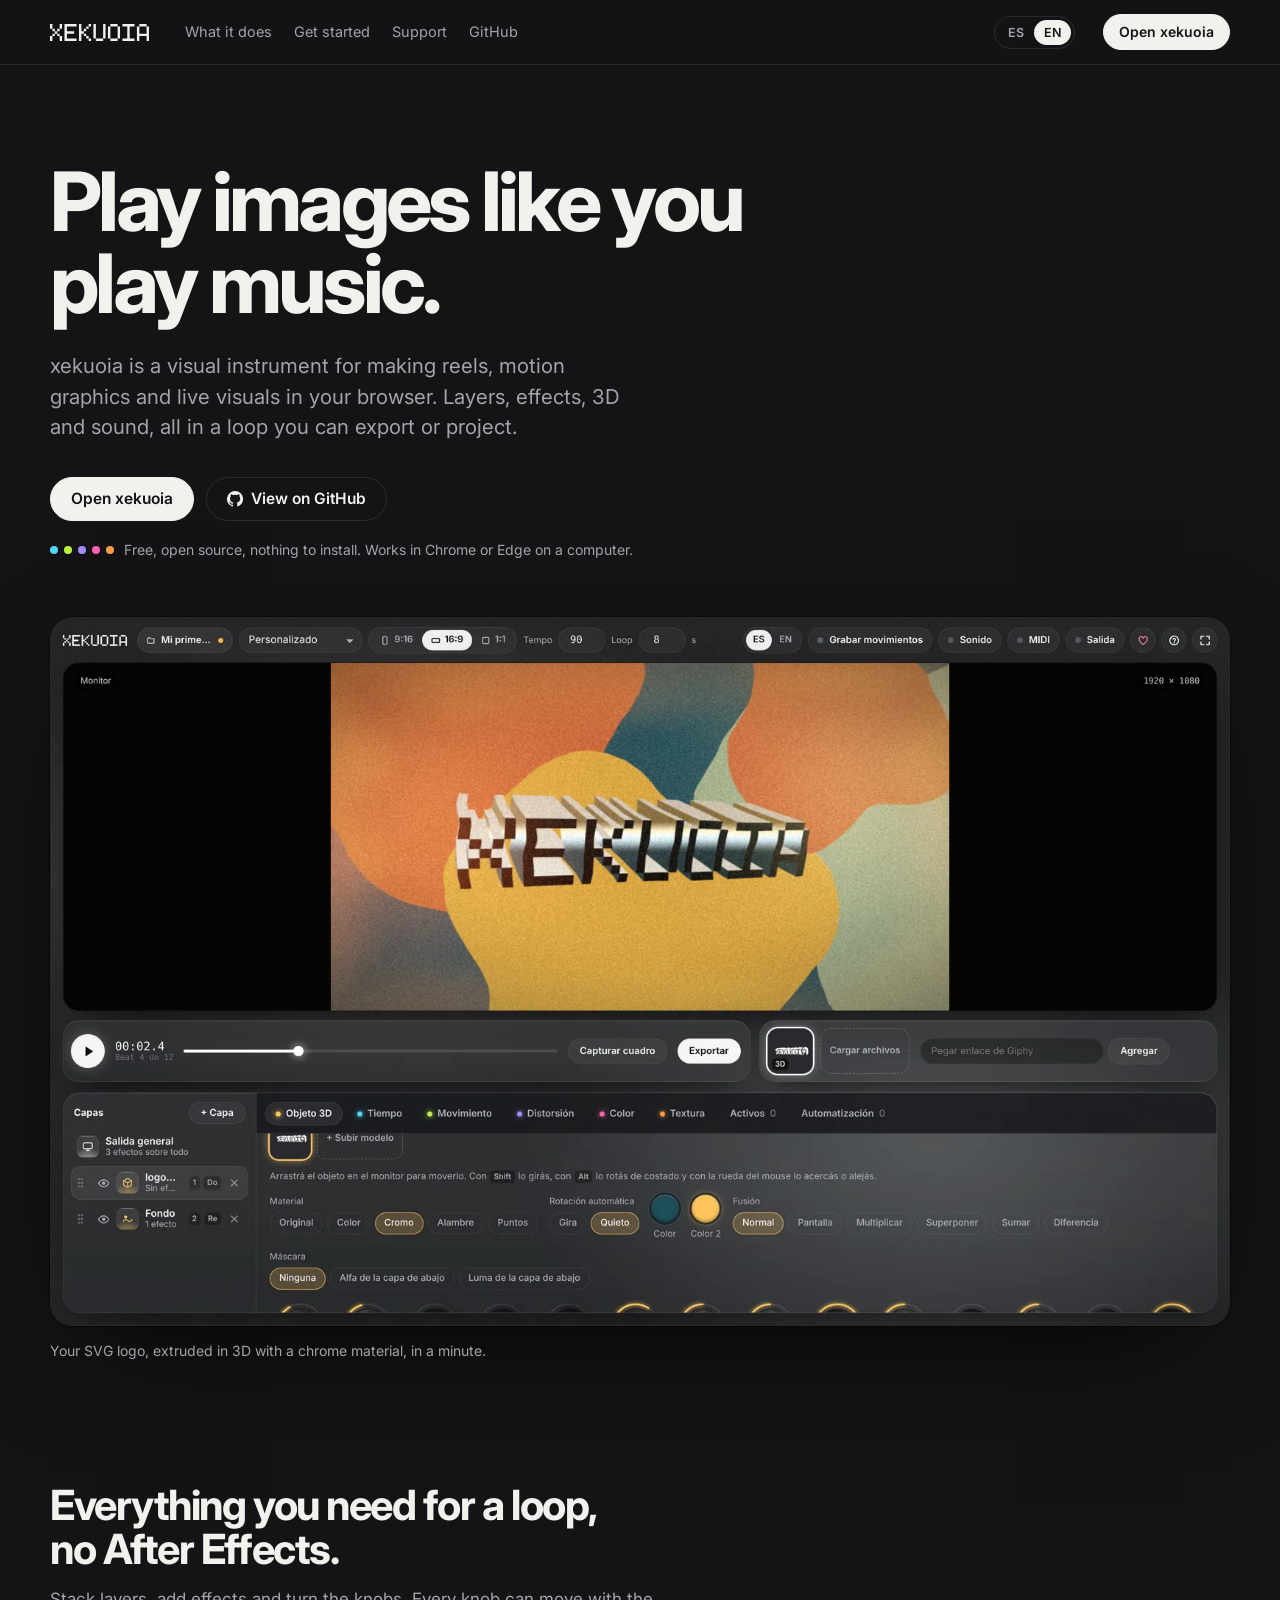
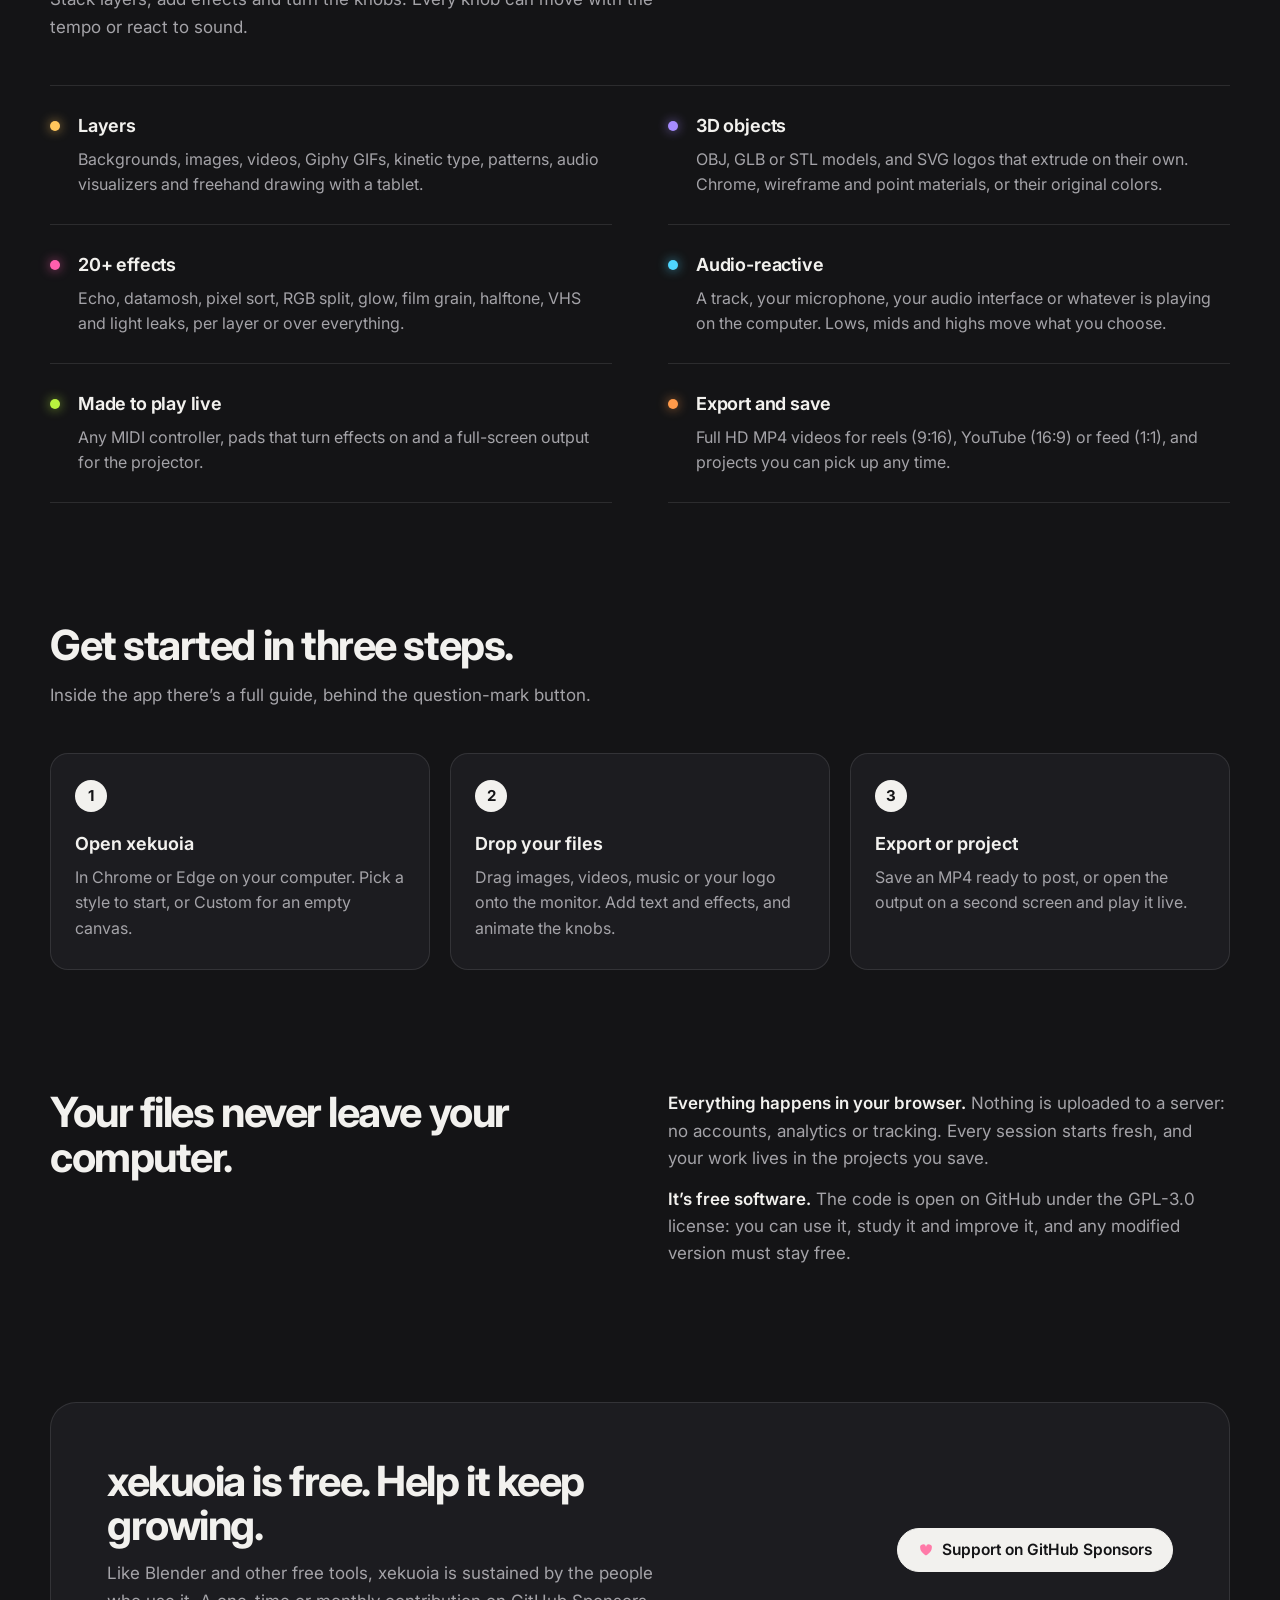
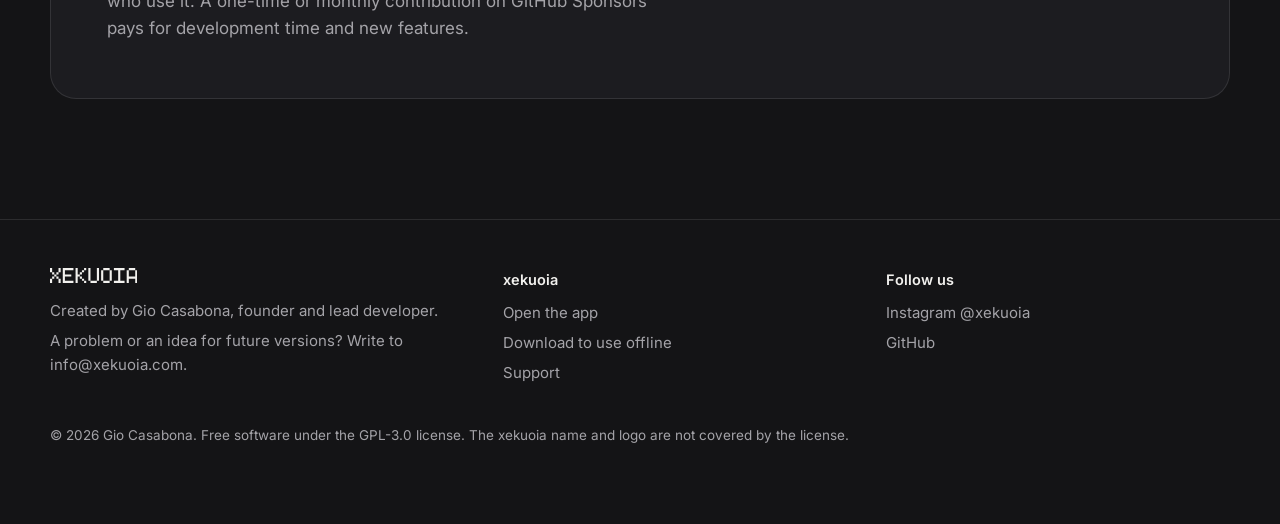
==== index.html @ 68c488f0 "Landing en la portada y aviso de compatibilidad en la app La portada de xekuoia.com ahora es una lan" ====
<!DOCTYPE html>
<html lang="es">
<head>
<meta charset="utf-8">
<meta name="viewport" content="width=device-width,initial-scale=1">
<title>xekuoia: un instrumento visual en tu navegador</title>
<meta name="description" content="Creá reels, motion graphics y visuales en vivo desde el navegador. Gratis, libre y sin instalar nada.">
<meta property="og:title" content="xekuoia">
<meta property="og:description" content="Un instrumento visual para crear motion graphics y visuales en vivo desde el navegador.">
<meta property="og:image" content="https://xekuoia.com/assets/og.jpg">
<meta property="og:url" content="https://xekuoia.com/">
<meta name="twitter:card" content="summary_large_image">
<meta name="theme-color" content="#141416">
<link rel="icon" href="data:image/svg+xml,%3Csvg%20xmlns%3D%22http%3A//www.w3.org/2000/svg%22%20viewBox%3D%220%200%20132%20132%22%3E%3Crect%20width%3D%22132%22%20height%3D%22132%22%20rx%3D%2228%22%20fill%3D%22%23111%22/%3E%3Cg%20transform%3D%22translate%2819.5%2019.5%29%20scale%28.7%29%22%20fill%3D%22%23fff%22%3E%3Cpath%20d%3D%22M75%20131.25V112.5V93.75H93.75V112.5V131.25H75ZM0%20131.25V112.5V93.75H18.75V112.5V131.25H0ZM75%2093.75H56.25V75H75V93.75ZM18.75%2093.75V75H37.5V93.75H18.75ZM37.5%2075V56.25H56.25V75H37.5ZM56.25%2056.25V37.5H75V56.25H56.25ZM37.5%2056.25H18.75V37.5H37.5V56.25ZM75%2037.5V18.75V0H93.75V18.75V37.5H75ZM18.75%2037.5H0V18.75V0H18.75V18.75V37.5Z%22%20/%3E%3C/g%3E%3C/svg%3E">
<link rel="preconnect" href="https://fonts.googleapis.com"><link rel="preconnect" href="https://fonts.gstatic.com" crossorigin>
<link href="https://fonts.googleapis.com/css2?family=Inter:opsz,wght@14..32,400..800&display=swap" rel="stylesheet">
<style>
:root{--bg:#141416;--surface:#1c1c20;--ink:#f2f1ee;--ink2:#a4a3a8;--edge:rgba(255,255,255,.1);
  --c-tiempo:#4fd6ff;--c-mov:#b9f23f;--c-dist:#a68bff;--c-color:#ff5fae;--c-tex:#ff9a4a;--c-src:#ffc65c;--max:1180px}
*{box-sizing:border-box}html{scroll-behavior:smooth}@media (prefers-reduced-motion:reduce){html{scroll-behavior:auto}}
body{margin:0;background:var(--bg);color:var(--ink);font:400 17px/1.6 Inter,system-ui,-apple-system,"Segoe UI",sans-serif;-webkit-font-smoothing:antialiased}
a{color:inherit}:focus-visible{outline:2px solid var(--ink);outline-offset:3px;border-radius:6px}
.wrap{width:min(var(--max),calc(100% - 48px));margin:0 auto}
.skip{position:absolute;left:-999px}.skip:focus{left:16px;top:16px;z-index:9;background:var(--ink);color:var(--bg);padding:8px 12px;border-radius:8px}
/* header */
header.top{position:sticky;top:0;z-index:5;background:rgba(20,20,22,.78);backdrop-filter:blur(18px);-webkit-backdrop-filter:blur(18px);border-bottom:1px solid var(--edge)}
.bar{display:flex;align-items:center;gap:28px;height:64px}
.brand{display:flex;color:var(--ink)}.brand svg{height:17px;width:auto}
nav.links{display:flex;gap:22px;margin-left:8px}nav.links a{text-decoration:none;color:var(--ink2);font-size:14.5px}nav.links a:hover{color:var(--ink)}
.grow{flex:1}
.lang{display:flex;border:1px solid var(--edge);border-radius:999px;padding:3px}
.lang button{border:0;background:none;color:var(--ink2);font:600 12.5px Inter,system-ui,sans-serif;padding:5px 10px;border-radius:999px;cursor:pointer}
.lang button[aria-pressed=true]{background:var(--ink);color:var(--bg)}
.btn{display:inline-flex;align-items:center;gap:8px;height:44px;padding:0 20px;border-radius:999px;font-weight:600;font-size:15.5px;text-decoration:none;border:1px solid var(--edge);color:var(--ink);transition:background-color .15s ease,border-color .15s ease}
.btn:hover{border-color:rgba(255,255,255,.32)}.btn.solid{background:var(--ink);color:var(--bg);border-color:var(--ink)}.btn.solid:hover{background:#fff}
.btn.small{height:36px;padding:0 15px;font-size:14px}
.btn svg{width:16px;height:16px}
/* hero */
.hero{padding:96px 0 56px}
.hero h1{margin:0;font-weight:750;font-size:clamp(2.6rem,6.4vw,5.4rem);line-height:1;letter-spacing:-.045em;max-width:14ch}
.hero .lede{margin:26px 0 0;font-size:clamp(1.1rem,1.6vw,1.3rem);line-height:1.5;color:var(--ink2);max-width:46ch}
.ctas{display:flex;flex-wrap:wrap;gap:12px;margin-top:34px}
.fine{margin:18px 0 0;font-size:14px;color:var(--ink2)}
.dots{display:inline-flex;gap:6px;margin-right:10px;vertical-align:1px}.dots i{width:8px;height:8px;border-radius:50%;background:var(--c)}
/* product shot */
.shot{margin:0 auto 120px}
.shot figure{margin:0;border-radius:22px;overflow:hidden;border:1px solid var(--edge);background:#0f0f11;box-shadow:0 40px 120px -40px rgba(0,0,0,.9),0 0 0 1px rgba(0,0,0,.4)}
.shot img{display:block;width:100%;height:auto}
.shot .cap{margin:14px 0 0;font-size:14px;color:var(--ink2)}
/* sections */
section.block{padding:0 0 120px}
h2{margin:0 0 14px;font-weight:720;font-size:clamp(1.8rem,3.4vw,2.6rem);line-height:1.08;letter-spacing:-.035em;max-width:22ch}
.intro{margin:0 0 44px;color:var(--ink2);max-width:58ch}
.feats{display:grid;grid-template-columns:repeat(2,minmax(0,1fr));gap:0 56px;border-top:1px solid var(--edge)}
.feat{display:grid;grid-template-columns:14px minmax(0,1fr);gap:14px;padding:26px 0;border-bottom:1px solid var(--edge)}
.feat i{width:10px;height:10px;border-radius:50%;background:var(--c);margin-top:9px;box-shadow:0 0 12px -1px var(--c)}
.feat h3{margin:0 0 6px;font-size:18px;font-weight:650;letter-spacing:-.01em}.feat p{margin:0;color:var(--ink2);font-size:16px}
ol.steps{list-style:none;margin:0;padding:0;display:grid;grid-template-columns:repeat(3,minmax(0,1fr));gap:20px;counter-reset:s}
ol.steps li{counter-increment:s;padding:26px 24px 28px;border-radius:18px;background:var(--surface);border:1px solid var(--edge)}
ol.steps li::before{content:counter(s);display:grid;place-items:center;width:32px;height:32px;border-radius:50%;background:var(--ink);color:var(--bg);font-weight:700;font-size:15px;margin-bottom:18px}
ol.steps h3{margin:0 0 6px;font-size:18px;font-weight:650}ol.steps p{margin:0;color:var(--ink2);font-size:16px}
.split{display:grid;grid-template-columns:minmax(0,1fr) minmax(0,1fr);gap:56px;align-items:start}
.split p{margin:0 0 14px;color:var(--ink2)}.split strong{color:var(--ink);font-weight:600}
.support{padding:56px;border-radius:26px;background:var(--surface);border:1px solid var(--edge);display:grid;grid-template-columns:minmax(0,1.4fr) auto;gap:40px;align-items:center}
.support p{margin:0;color:var(--ink2);max-width:52ch}.support h2{margin-bottom:12px}
.heart{color:#ff7aa8}
footer{border-top:1px solid var(--edge);padding:48px 0 64px;color:var(--ink2);font-size:15px}
.foot{display:grid;grid-template-columns:minmax(0,1.2fr) repeat(2,minmax(0,1fr));gap:40px}
.foot .brand svg{height:15px;margin-bottom:16px}.foot p{margin:0 0 6px}.foot h4{margin:0 0 10px;color:var(--ink);font-size:14.5px;font-weight:600}
.foot ul{list-style:none;margin:0;padding:0;display:grid;gap:6px}.foot a{text-decoration:none}.foot a:hover{color:var(--ink);text-decoration:underline;text-underline-offset:3px}
.legal{margin-top:40px;font-size:13.5px}
@media (max-width:900px){nav.links{display:none}.feats,.split,.foot{grid-template-columns:1fr}ol.steps{grid-template-columns:1fr}.support{grid-template-columns:1fr;padding:32px}.hero{padding-top:64px}}
@media (max-width:520px){.bar{gap:12px}.bar .btn.small{display:none}.wrap{width:calc(100% - 32px)}}
</style>
</head>
<body>
<a class="skip" href="#main" data-i="skip">Saltar al contenido</a>
<header class="top"><div class="wrap bar">
  <a class="brand" href="#" aria-label="xekuoia"><svg class="" viewBox="0 0 769 132" fill="currentColor" role="img" aria-label="xekuoia"><path d="M750 131.25V112.5V93.75H731.25H712.5H693.75V112.5V131.25H675V112.5V93.75V75V56.25V37.5V18.75H693.75V37.5V56.25V75H712.5H731.25H750V56.25V37.5V18.75H768.75V37.5V56.25V75V93.75V112.5V131.25H750ZM750 18.75H731.25H712.5H693.75V0H712.5H731.25H750V18.75Z"/><path d="M637.5 112.5H656.25V131.25H637.5H618.75H600H581.25H562.5V112.5H581.25H600V93.75V75V56.25V37.5V18.75H581.25H562.5V0H581.25H600H618.75H637.5H656.25V18.75H637.5H618.75V37.5V56.25V75V93.75V112.5H637.5Z"/><path d="M506.25 112.5H525V131.25H506.25H487.5H468.75V112.5H487.5H506.25ZM525 112.5V93.75V75V56.25V37.5V18.75H543.75V37.5V56.25V75V93.75V112.5H525ZM468.75 112.5H450V93.75V75V56.25V37.5V18.75H468.75V37.5V56.25V75V93.75V112.5ZM525 18.75H506.25H487.5H468.75V0H487.5H506.25H525V18.75Z"/><path d="M393.75 112.5H412.5V131.25H393.75H375H356.25V112.5H375H393.75ZM412.5 112.5V93.75V75V56.25V37.5V18.75V0H431.25V18.75V37.5V56.25V75V93.75V112.5H412.5ZM356.25 112.5H337.5V93.75V75V56.25V37.5V18.75V0H356.25V18.75V37.5V56.25V75V93.75V112.5Z"/><path d="M300 131.25V112.5H318.75V131.25H300ZM225 131.25V112.5V93.75V75V56.25V37.5V18.75V0H243.75V18.75V37.5V56.25H262.5V75H281.25V93.75H300V112.5H281.25V93.75H262.5V75H243.75V93.75V112.5V131.25H225ZM262.5 56.25V37.5H281.25V56.25H262.5ZM281.25 37.5V18.75H300V37.5H281.25ZM300 18.75V0H318.75V18.75H300Z"/><path d="M187.5 112.5H206.25V131.25H187.5H168.75H150H131.25H112.5V112.5V93.75V75V56.25V37.5V18.75V0H131.25H150H168.75H187.5H206.25V18.75H187.5H168.75H150H131.25V37.5V56.25H150H168.75H187.5V75H168.75H150H131.25V93.75V112.5H150H168.75H187.5Z"/><path d="M75 131.25V112.5V93.75H93.75V112.5V131.25H75ZM0 131.25V112.5V93.75H18.75V112.5V131.25H0ZM75 93.75H56.25V75H75V93.75ZM18.75 93.75V75H37.5V93.75H18.75ZM37.5 75V56.25H56.25V75H37.5ZM56.25 56.25V37.5H75V56.25H56.25ZM37.5 56.25H18.75V37.5H37.5V56.25ZM75 37.5V18.75V0H93.75V18.75V37.5H75ZM18.75 37.5H0V18.75V0H18.75V18.75V37.5Z"/></svg></a>
  <nav class="links" aria-label="Secciones"><a href="#que-hace" data-i="nav1">Qué hace</a><a href="#empezar" data-i="nav2">Cómo empezar</a><a href="#apoyar" data-i="nav3">Apoyar</a><a href="https://github.com/xekuoia/xekuoia" target="_blank" rel="noopener noreferrer">GitHub</a></nav>
  <span class="grow"></span>
  <div class="lang" role="group" aria-label="Idioma / Language"><button data-lang="es" aria-pressed="true">ES</button><button data-lang="en" aria-pressed="false">EN</button></div>
  <a class="btn solid small" href="app/" data-i="open">Abrir xekuoia</a>
</div></header>

<main id="main">
<section class="hero wrap">
  <h1 data-i="h1">Tocá imágenes como se toca música.</h1>
  <p class="lede" data-i="lede">xekuoia es un instrumento visual para crear reels, motion graphics y visuales en vivo desde el navegador. Capas, efectos, 3D y sonido, todo en un loop que podés exportar o proyectar.</p>
  <div class="ctas"><a class="btn solid" href="app/" data-i="open2">Abrir xekuoia</a><a class="btn" href="https://github.com/xekuoia/xekuoia" target="_blank" rel="noopener noreferrer"><svg viewBox="0 0 16 16" aria-hidden="true"><path fill="currentColor" d="M8 0a8 8 0 0 0-2.5 15.6c.4 0 .5-.2.5-.4v-1.5c-2.2.5-2.7-1-2.7-1-.4-.9-.9-1.2-.9-1.2-.7-.5.1-.5.1-.5.8.1 1.2.8 1.2.8.7 1.3 1.9.9 2.4.7 0-.5.3-.9.5-1.1-1.8-.2-3.6-.9-3.6-4 0-.9.3-1.6.8-2.1-.1-.2-.4-1 .1-2.1 0 0 .7-.2 2.2.8a7.5 7.5 0 0 1 4 0c1.5-1 2.2-.8 2.2-.8.4 1.1.2 1.9.1 2.1.5.6.8 1.3.8 2.1 0 3.1-1.9 3.8-3.6 4 .3.3.6.8.6 1.5v2.2c0 .2.1.5.6.4A8 8 0 0 0 8 0z"/></svg><span data-i="gh">Ver en GitHub</span></a></div>
  <p class="fine"><span class="dots" aria-hidden="true"><i style="--c:var(--c-tiempo)"></i><i style="--c:var(--c-mov)"></i><i style="--c:var(--c-dist)"></i><i style="--c:var(--c-color)"></i><i style="--c:var(--c-tex)"></i></span><span data-i="fine">Gratis, libre y sin instalar nada. Funciona en Chrome o Edge desde la compu.</span></p>
</section>

<div class="shot wrap"><figure>
  <img src="assets/app.webp" srcset="assets/app.webp 1600w, assets/app@2x.webp 2400w" sizes="(max-width:1228px) calc(100vw - 48px), 1180px" width="1600" height="960" alt="La app xekuoia: el logo en 3D cromado sobre un fondo de manchas de color, con el panel de capas y el inspector del objeto 3D abajo." data-i-alt="alt">
</figure><p class="cap" data-i="cap">Tu logo en SVG, extruido en 3D y con material cromo, en un minuto.</p></div>

<section class="block wrap" id="que-hace">
  <h2 data-i="fh">Todo lo que necesitás para un loop, sin After Effects.</h2>
  <p class="intro" data-i="fi">Apilás capas, les sumás efectos y movés las perillas. Cada perilla se puede animar con el tempo o hacer reaccionar al sonido.</p>
  <div class="feats">
    <div class="feat" style="--c:var(--c-src)"><i></i><div><h3 data-i="f1h">Capas</h3><p data-i="f1">Fondos, imágenes, videos, GIFs de Giphy, texto cinético, tramas, visualizadores de audio y dibujo a mano alzada con tableta.</p></div></div>
    <div class="feat" style="--c:var(--c-dist)"><i></i><div><h3 data-i="f2h">Objetos 3D</h3><p data-i="f2">Modelos OBJ, GLB o STL, y logos SVG que se extruyen solos. Materiales cromo, alambre, puntos o sus colores originales.</p></div></div>
    <div class="feat" style="--c:var(--c-color)"><i></i><div><h3 data-i="f3h">Más de 20 efectos</h3><p data-i="f3">Ecos, datamosh, pixel sort, RGB split, glow, grano fílmico, semitono, VHS y fugas de luz, por capa o sobre todo.</p></div></div>
    <div class="feat" style="--c:var(--c-tiempo)"><i></i><div><h3 data-i="f4h">Audio-reactivo</h3><p data-i="f4">Un track, tu micrófono, tu placa de audio o lo que esté sonando en la compu. Graves, medios y agudos mueven lo que elijas.</p></div></div>
    <div class="feat" style="--c:var(--c-mov)"><i></i><div><h3 data-i="f5h">Para tocar en vivo</h3><p data-i="f5">Cualquier controlador MIDI, pads que prenden efectos y una salida a pantalla completa para el proyector.</p></div></div>
    <div class="feat" style="--c:var(--c-tex)"><i></i><div><h3 data-i="f6h">Exportá y guardá</h3><p data-i="f6">Videos MP4 en Full HD para reels (9:16), YouTube (16:9) o feed (1:1), y proyectos que retomás cuando quieras.</p></div></div>
  </div>
</section>

<section class="block wrap" id="empezar">
  <h2 data-i="sh">Empezá en tres pasos.</h2>
  <p class="intro" data-i="si">Adentro de la app hay una guía completa, en el botón con el signo de pregunta.</p>
  <ol class="steps">
    <li><h3 data-i="s1h">Abrí xekuoia</h3><p data-i="s1">En Chrome o Edge desde tu compu. Elegí un estilo para arrancar o Personalizado para un lienzo vacío.</p></li>
    <li><h3 data-i="s2h">Soltá tus archivos</h3><p data-i="s2">Arrastrá imágenes, videos, música o tu logo sobre el monitor. Sumá texto y efectos, y animá las perillas.</p></li>
    <li><h3 data-i="s3h">Exportá o proyectá</h3><p data-i="s3">Guardá un MP4 listo para publicar, o abrí la salida en una segunda pantalla y tocalo en vivo.</p></li>
  </ol>
</section>

<section class="block wrap split">
  <div><h2 data-i="ph">Tus archivos no salen de tu compu.</h2></div>
  <div>
    <p data-i="p1"><strong>Todo pasa en tu navegador.</strong> Nada se sube a un servidor: no hay cuentas, analíticas ni rastreo. Cada sesión empieza de cero, y tu trabajo queda en los proyectos que guardás.</p>
    <p data-i="p2"><strong>Es software libre.</strong> El código está abierto en GitHub bajo la licencia GPL-3.0: podés usarlo, estudiarlo y mejorarlo, y cualquier versión modificada tiene que seguir siendo libre.</p>
  </div>
</section>

<section class="block wrap" id="apoyar">
  <div class="support">
    <div><h2 data-i="dh">xekuoia es gratis. Ayudanos a que siga creciendo.</h2>
    <p data-i="dp">Como Blender y otras herramientas libres, xekuoia se sostiene con aportes de quienes la usan. Un aporte único o mensual en GitHub Sponsors paga horas de desarrollo y nuevas funciones.</p></div>
    <a class="btn solid" href="https://github.com/sponsors/xekuoia" target="_blank" rel="noopener noreferrer"><svg class="heart" viewBox="0 0 16 16" aria-hidden="true"><path d="M8 13.6S2.2 10.2 2.2 6.1A2.9 2.9 0 0 1 8 4.7a2.9 2.9 0 0 1 5.8 1.4c0 4.1-5.8 7.5-5.8 7.5z" fill="currentColor"/></svg><span data-i="dbtn">Apoyar en GitHub Sponsors</span></a>
  </div>
</section>
</main>

<footer><div class="wrap">
  <div class="foot">
    <div><a class="brand" href="#" aria-label="xekuoia"><svg class="" viewBox="0 0 769 132" fill="currentColor" role="img" aria-label="xekuoia"><path d="M750 131.25V112.5V93.75H731.25H712.5H693.75V112.5V131.25H675V112.5V93.75V75V56.25V37.5V18.75H693.75V37.5V56.25V75H712.5H731.25H750V56.25V37.5V18.75H768.75V37.5V56.25V75V93.75V112.5V131.25H750ZM750 18.75H731.25H712.5H693.75V0H712.5H731.25H750V18.75Z"/><path d="M637.5 112.5H656.25V131.25H637.5H618.75H600H581.25H562.5V112.5H581.25H600V93.75V75V56.25V37.5V18.75H581.25H562.5V0H581.25H600H618.75H637.5H656.25V18.75H637.5H618.75V37.5V56.25V75V93.75V112.5H637.5Z"/><path d="M506.25 112.5H525V131.25H506.25H487.5H468.75V112.5H487.5H506.25ZM525 112.5V93.75V75V56.25V37.5V18.75H543.75V37.5V56.25V75V93.75V112.5H525ZM468.75 112.5H450V93.75V75V56.25V37.5V18.75H468.75V37.5V56.25V75V93.75V112.5ZM525 18.75H506.25H487.5H468.75V0H487.5H506.25H525V18.75Z"/><path d="M393.75 112.5H412.5V131.25H393.75H375H356.25V112.5H375H393.75ZM412.5 112.5V93.75V75V56.25V37.5V18.75V0H431.25V18.75V37.5V56.25V75V93.75V112.5H412.5ZM356.25 112.5H337.5V93.75V75V56.25V37.5V18.75V0H356.25V18.75V37.5V56.25V75V93.75V112.5Z"/><path d="M300 131.25V112.5H318.75V131.25H300ZM225 131.25V112.5V93.75V75V56.25V37.5V18.75V0H243.75V18.75V37.5V56.25H262.5V75H281.25V93.75H300V112.5H281.25V93.75H262.5V75H243.75V93.75V112.5V131.25H225ZM262.5 56.25V37.5H281.25V56.25H262.5ZM281.25 37.5V18.75H300V37.5H281.25ZM300 18.75V0H318.75V18.75H300Z"/><path d="M187.5 112.5H206.25V131.25H187.5H168.75H150H131.25H112.5V112.5V93.75V75V56.25V37.5V18.75V0H131.25H150H168.75H187.5H206.25V18.75H187.5H168.75H150H131.25V37.5V56.25H150H168.75H187.5V75H168.75H150H131.25V93.75V112.5H150H168.75H187.5Z"/><path d="M75 131.25V112.5V93.75H93.75V112.5V131.25H75ZM0 131.25V112.5V93.75H18.75V112.5V131.25H0ZM75 93.75H56.25V75H75V93.75ZM18.75 93.75V75H37.5V93.75H18.75ZM37.5 75V56.25H56.25V75H37.5ZM56.25 56.25V37.5H75V56.25H56.25ZM37.5 56.25H18.75V37.5H37.5V56.25ZM75 37.5V18.75V0H93.75V18.75V37.5H75ZM18.75 37.5H0V18.75V0H18.75V18.75V37.5Z"/></svg></a>
      <p data-i="made">Creado por <a href="https://www.instagram.com/giocasabona/" target="_blank" rel="noopener noreferrer">Gio Casabona</a>, fundador y desarrollador principal.</p>
      <p data-i="mail">¿Un problema o una idea para próximas versiones? Escribinos a <a href="mailto:info@xekuoia.com">info@xekuoia.com</a>.</p></div>
    <div><h4 data-i="fx">xekuoia</h4><ul><li><a href="app/" data-i="open3">Abrir la app</a></li><li><a href="app/index.html" download="xekuoia.html" data-i="dl">Descargar para usar sin conexión</a></li><li><a href="https://github.com/sponsors/xekuoia" target="_blank" rel="noopener noreferrer" data-i="nav3b">Apoyar</a></li></ul></div>
    <div><h4 data-i="fs">Seguinos</h4><ul><li><a href="https://www.instagram.com/xekuoia/" target="_blank" rel="noopener noreferrer">Instagram @xekuoia</a></li><li><a href="https://github.com/xekuoia/xekuoia" target="_blank" rel="noopener noreferrer">GitHub</a></li></ul></div>
  </div>
  <p class="legal" data-i="legal">© 2026 Gio Casabona. Software libre bajo la licencia GPL-3.0. El nombre y el logo de xekuoia no están incluidos en la licencia.</p>
</div></footer>

<script>
const EN={skip:'Skip to content',nav1:'What it does',nav2:'Get started',nav3:'Support',open:'Open xekuoia',open2:'Open xekuoia',gh:'View on GitHub',
h1:'Play images like you play music.',lede:'xekuoia is a visual instrument for making reels, motion graphics and live visuals in your browser. Layers, effects, 3D and sound, all in a loop you can export or project.',
fine:'Free, open source, nothing to install. Works in Chrome or Edge on a computer.',cap:'Your SVG logo, extruded in 3D with a chrome material, in a minute.',
alt:'The xekuoia app: the logo in chrome 3D over a background of color blobs, with the layers panel and the 3D object inspector below.',
fh:'Everything you need for a loop, no After Effects.',fi:'Stack layers, add effects and turn the knobs. Every knob can move with the tempo or react to sound.',
f1h:'Layers',f1:'Backgrounds, images, videos, Giphy GIFs, kinetic type, patterns, audio visualizers and freehand drawing with a tablet.',
f2h:'3D objects',f2:'OBJ, GLB or STL models, and SVG logos that extrude on their own. Chrome, wireframe and point materials, or their original colors.',
f3h:'20+ effects',f3:'Echo, datamosh, pixel sort, RGB split, glow, film grain, halftone, VHS and light leaks, per layer or over everything.',
f4h:'Audio-reactive',f4:'A track, your microphone, your audio interface or whatever is playing on the computer. Lows, mids and highs move what you choose.',
f5h:'Made to play live',f5:'Any MIDI controller, pads that turn effects on and a full-screen output for the projector.',
f6h:'Export and save',f6:'Full HD MP4 videos for reels (9:16), YouTube (16:9) or feed (1:1), and projects you can pick up any time.',
sh:'Get started in three steps.',si:'Inside the app there’s a full guide, behind the question-mark button.',
s1h:'Open xekuoia',s1:'In Chrome or Edge on your computer. Pick a style to start, or Custom for an empty canvas.',
s2h:'Drop your files',s2:'Drag images, videos, music or your logo onto the monitor. Add text and effects, and animate the knobs.',
s3h:'Export or project',s3:'Save an MP4 ready to post, or open the output on a second screen and play it live.',
ph:'Your files never leave your computer.',p1:'<strong>Everything happens in your browser.</strong> Nothing is uploaded to a server: no accounts, analytics or tracking. Every session starts fresh, and your work lives in the projects you save.',
p2:'<strong>It’s free software.</strong> The code is open on GitHub under the GPL-3.0 license: you can use it, study it and improve it, and any modified version must stay free.',
dh:'xekuoia is free. Help it keep growing.',dp:'Like Blender and other free tools, xekuoia is sustained by the people who use it. A one-time or monthly contribution on GitHub Sponsors pays for development time and new features.',dbtn:'Support on GitHub Sponsors',
made:'Created by <a href="https://www.instagram.com/giocasabona/" target="_blank" rel="noopener noreferrer">Gio Casabona</a>, founder and lead developer.',mail:'A problem or an idea for future versions? Write to <a href="mailto:info@xekuoia.com">info@xekuoia.com</a>.',
fx:'xekuoia',open3:'Open the app',dl:'Download to use offline',nav3b:'Support',fs:'Follow us',legal:'© 2026 Gio Casabona. Free software under the GPL-3.0 license. The xekuoia name and logo are not covered by the license.'};
const ES={};document.querySelectorAll('[data-i]').forEach(e=>ES[e.dataset.i]=e.innerHTML);const img=document.querySelector('[data-i-alt]');ES.alt=img.alt;
const metaES=document.title;
function setLang(l){const D=l==='en'?EN:ES;document.documentElement.lang=l;document.querySelectorAll('[data-i]').forEach(e=>{if(D[e.dataset.i]!==undefined)e.innerHTML=D[e.dataset.i];});img.alt=D.alt;
  document.title=l==='en'?'xekuoia: a visual instrument in your browser':metaES;document.querySelectorAll('.lang button').forEach(b=>b.setAttribute('aria-pressed',b.dataset.lang===l));try{localStorage.setItem('xekuoia-site-lang',l);}catch(e){}}
document.querySelector('.lang').addEventListener('click',e=>{const b=e.target.closest('[data-lang]');if(b)setLang(b.dataset.lang);});
let start='es';try{start=localStorage.getItem('xekuoia-site-lang')||(/^es/i.test(navigator.language||'')?'es':'en');}catch(e){}if(start==='en')setLang('en');
</script>
</body>
</html>
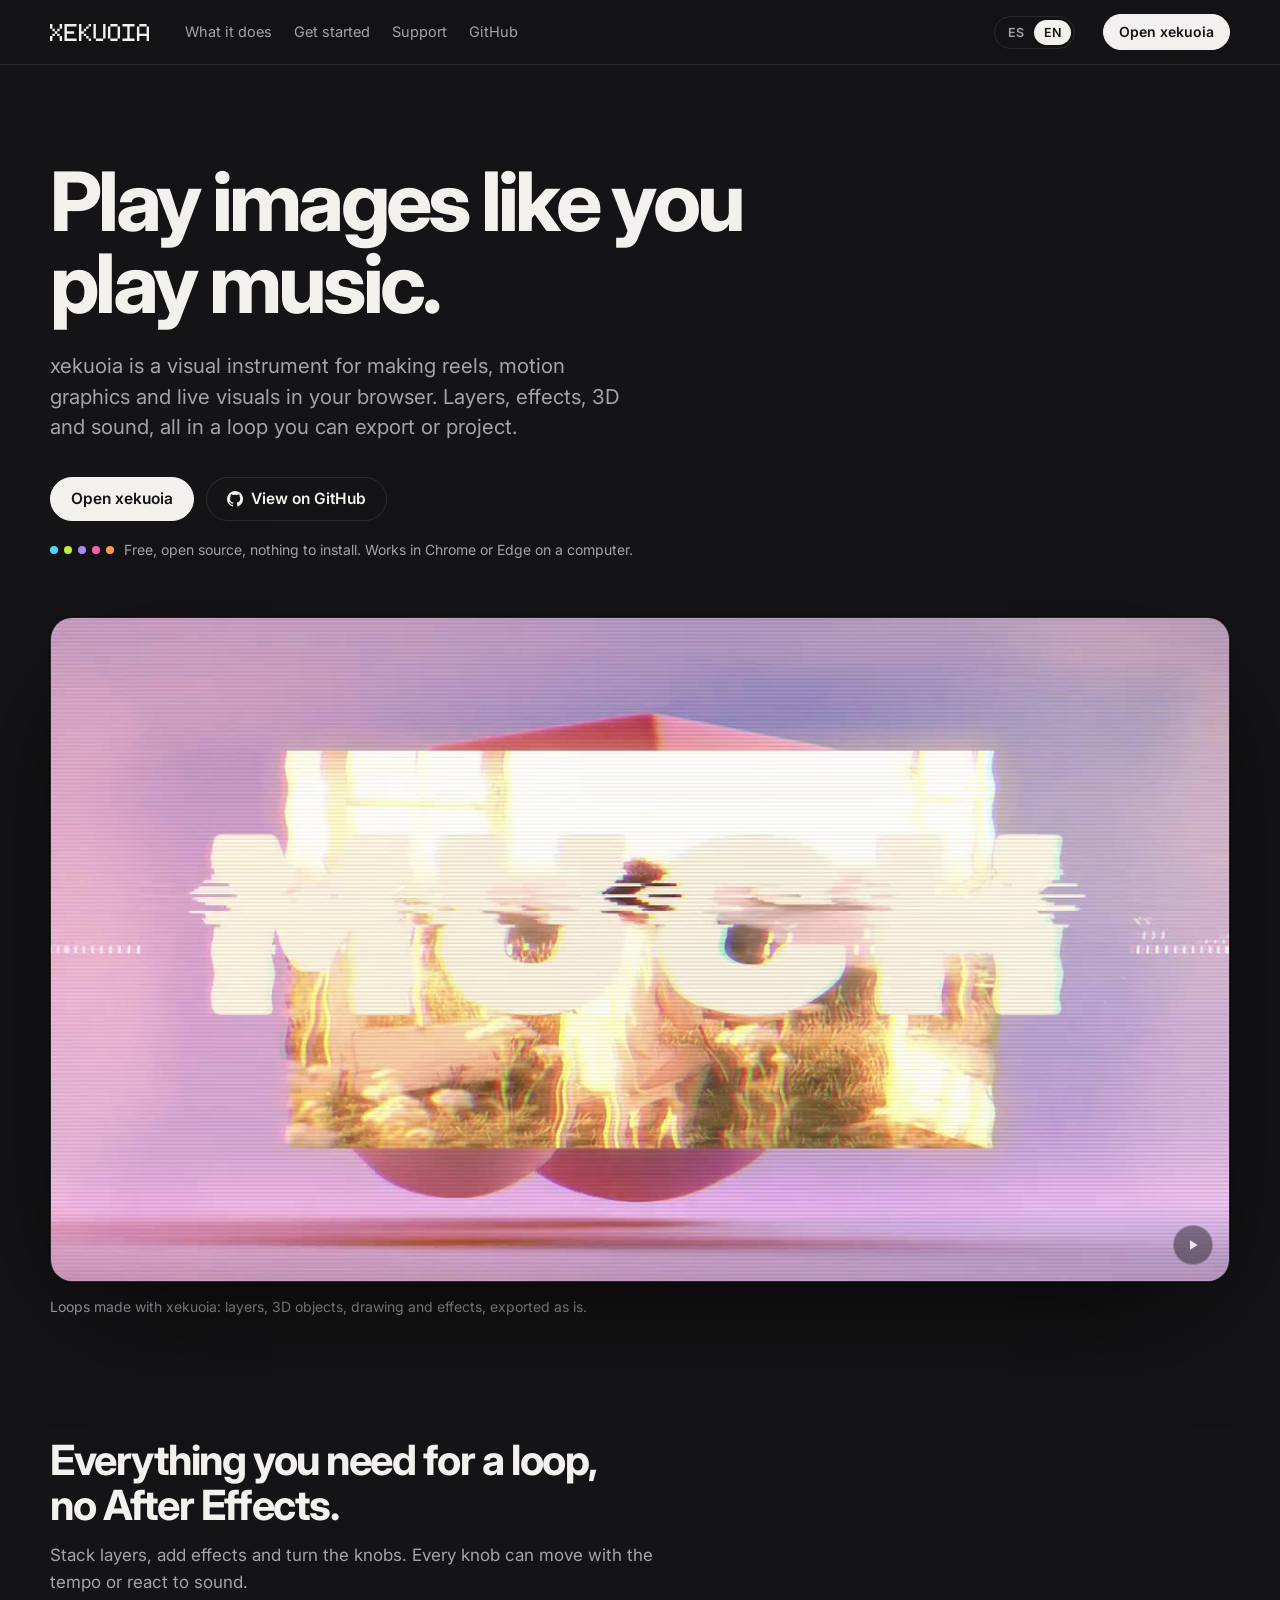
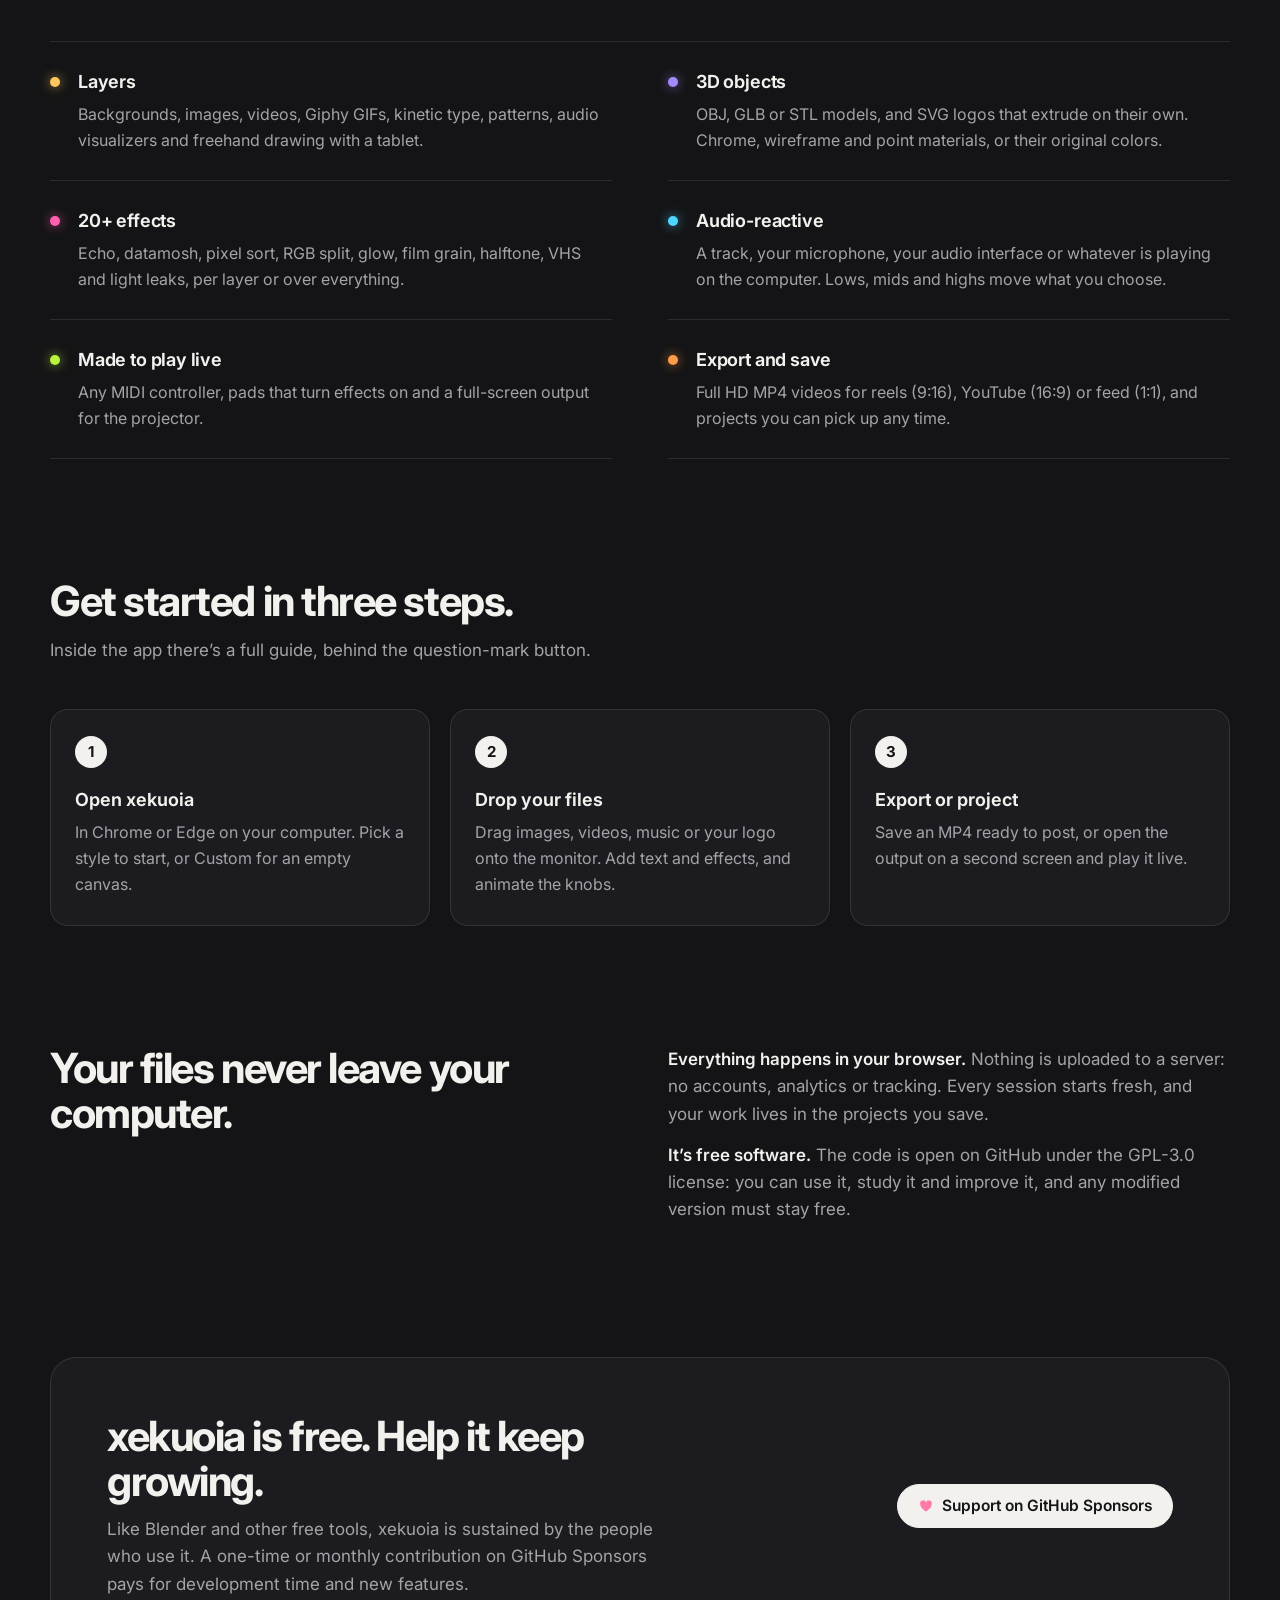
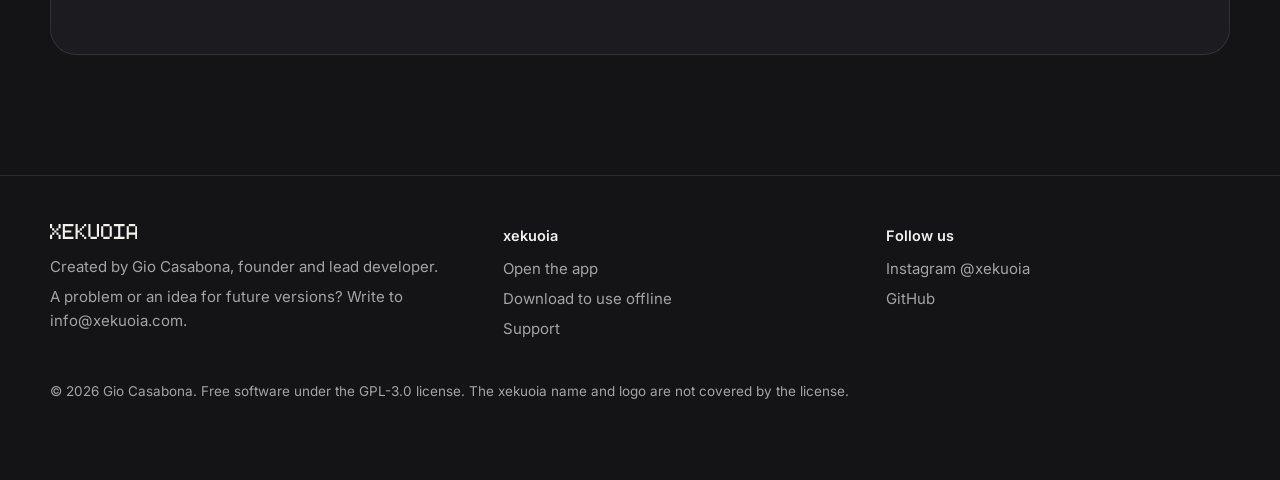
==== commit cae577f2: "Reel con transiciones en la landing Reemplaza la captura de la app por un reel de 19 s armado con lo" ====
--- a/index.html
+++ b/index.html
@@ -45,7 +45,10 @@
 /* product shot */
 .shot{margin:0 auto 120px}
 .shot figure{margin:0;border-radius:22px;overflow:hidden;border:1px solid var(--edge);background:#0f0f11;box-shadow:0 40px 120px -40px rgba(0,0,0,.9),0 0 0 1px rgba(0,0,0,.4)}
-.shot img{display:block;width:100%;height:auto}
+.shot video{display:block;width:100%;height:auto;aspect-ratio:16/9;background:#0f0f11}
+.reel{position:relative}
+.rbtn{position:absolute;right:16px;bottom:16px;width:40px;height:40px;border-radius:50%;border:1px solid rgba(255,255,255,.25);background:rgba(20,20,22,.6);backdrop-filter:blur(10px);-webkit-backdrop-filter:blur(10px);color:#fff;display:grid;place-items:center;cursor:pointer;opacity:.75;transition:opacity .15s ease}
+.rbtn:hover,.rbtn:focus-visible{opacity:1}.rbtn svg{width:16px;height:16px}.rbtn .ipl{display:none}.rbtn.paused .ip{display:none}.rbtn.paused .ipl{display:block}
 .shot .cap{margin:14px 0 0;font-size:14px;color:var(--ink2)}
 /* sections */
 section.block{padding:0 0 120px}
@@ -91,9 +94,10 @@
   <p class="fine"><span class="dots" aria-hidden="true"><i style="--c:var(--c-tiempo)"></i><i style="--c:var(--c-mov)"></i><i style="--c:var(--c-dist)"></i><i style="--c:var(--c-color)"></i><i style="--c:var(--c-tex)"></i></span><span data-i="fine">Gratis, libre y sin instalar nada. Funciona en Chrome o Edge desde la compu.</span></p>
 </section>
 
-<div class="shot wrap"><figure>
-  <img src="assets/app.webp" srcset="assets/app.webp 1600w, assets/app@2x.webp 2400w" sizes="(max-width:1228px) calc(100vw - 48px), 1180px" width="1600" height="960" alt="La app xekuoia: el logo en 3D cromado sobre un fondo de manchas de color, con el panel de capas y el inspector del objeto 3D abajo." data-i-alt="alt">
-</figure><p class="cap" data-i="cap">Tu logo en SVG, extruido en 3D y con material cromo, en un minuto.</p></div>
+<div class="shot wrap"><figure class="reel">
+  <video id="reel" src="assets/reel.mp4" poster="assets/reel-poster.jpg" width="1280" height="720" autoplay muted loop playsinline preload="metadata" aria-label="Reel de loops hechos con xekuoia" data-i-aria="reelaria"></video>
+  <button class="rbtn" id="reelBtn" type="button" aria-label="Pausar el video" data-i-aria="pause"><svg viewBox="0 0 16 16" aria-hidden="true"><path class="ip" d="M5 3.5h2v9H5zM9 3.5h2v9H9z" fill="currentColor"/><path class="ipl" d="M5 3.2v9.6L12.6 8z" fill="currentColor"/></svg></button>
+</figure><p class="cap" data-i="cap">Loops hechos con xekuoia: capas, objetos 3D, dibujo y efectos, exportados tal cual.</p></div>
 
 <section class="block wrap" id="que-hace">
   <h2 data-i="fh">Todo lo que necesitás para un loop, sin After Effects.</h2>
@@ -149,8 +153,8 @@
 <script>
 const EN={skip:'Skip to content',nav1:'What it does',nav2:'Get started',nav3:'Support',open:'Open xekuoia',open2:'Open xekuoia',gh:'View on GitHub',
 h1:'Play images like you play music.',lede:'xekuoia is a visual instrument for making reels, motion graphics and live visuals in your browser. Layers, effects, 3D and sound, all in a loop you can export or project.',
-fine:'Free, open source, nothing to install. Works in Chrome or Edge on a computer.',cap:'Your SVG logo, extruded in 3D with a chrome material, in a minute.',
-alt:'The xekuoia app: the logo in chrome 3D over a background of color blobs, with the layers panel and the 3D object inspector below.',
+fine:'Free, open source, nothing to install. Works in Chrome or Edge on a computer.',cap:'Loops made with xekuoia: layers, 3D objects, drawing and effects, exported as is.',reelaria:'Reel of loops made with xekuoia',pause:'Pause the video',play:'Play the video',
+
 fh:'Everything you need for a loop, no After Effects.',fi:'Stack layers, add effects and turn the knobs. Every knob can move with the tempo or react to sound.',
 f1h:'Layers',f1:'Backgrounds, images, videos, Giphy GIFs, kinetic type, patterns, audio visualizers and freehand drawing with a tablet.',
 f2h:'3D objects',f2:'OBJ, GLB or STL models, and SVG logos that extrude on their own. Chrome, wireframe and point materials, or their original colors.',
@@ -167,10 +171,15 @@
 dh:'xekuoia is free. Help it keep growing.',dp:'Like Blender and other free tools, xekuoia is sustained by the people who use it. A one-time or monthly contribution on GitHub Sponsors pays for development time and new features.',dbtn:'Support on GitHub Sponsors',
 made:'Created by <a href="https://www.instagram.com/giocasabona/" target="_blank" rel="noopener noreferrer">Gio Casabona</a>, founder and lead developer.',mail:'A problem or an idea for future versions? Write to <a href="mailto:info@xekuoia.com">info@xekuoia.com</a>.',
 fx:'xekuoia',open3:'Open the app',dl:'Download to use offline',nav3b:'Support',fs:'Follow us',legal:'© 2026 Gio Casabona. Free software under the GPL-3.0 license. The xekuoia name and logo are not covered by the license.'};
-const ES={};document.querySelectorAll('[data-i]').forEach(e=>ES[e.dataset.i]=e.innerHTML);const img=document.querySelector('[data-i-alt]');ES.alt=img.alt;
+const ES={reelaria:'Reel de loops hechos con xekuoia',pause:'Pausar el video',play:'Reproducir el video'};document.querySelectorAll('[data-i]').forEach(e=>ES[e.dataset.i]=e.innerHTML);let LG='es';
 const metaES=document.title;
-function setLang(l){const D=l==='en'?EN:ES;document.documentElement.lang=l;document.querySelectorAll('[data-i]').forEach(e=>{if(D[e.dataset.i]!==undefined)e.innerHTML=D[e.dataset.i];});img.alt=D.alt;
+function setLang(l){LG=l;const D=l==='en'?EN:ES;document.documentElement.lang=l;document.querySelectorAll('[data-i]').forEach(e=>{if(D[e.dataset.i]!==undefined)e.innerHTML=D[e.dataset.i];});vid.setAttribute('aria-label',D.reelaria);syncBtn();
   document.title=l==='en'?'xekuoia: a visual instrument in your browser':metaES;document.querySelectorAll('.lang button').forEach(b=>b.setAttribute('aria-pressed',b.dataset.lang===l));try{localStorage.setItem('xekuoia-site-lang',l);}catch(e){}}
+const vid=document.getElementById('reel'),rb=document.getElementById('reelBtn');
+function syncBtn(){const D=LG==='en'?EN:ES,p=vid.paused;rb.classList.toggle('paused',p);rb.setAttribute('aria-label',p?D.play:D.pause);}
+rb.addEventListener('click',()=>{if(vid.paused)vid.play().catch(()=>{});else vid.pause();});vid.addEventListener('play',syncBtn);vid.addEventListener('pause',syncBtn);
+if(matchMedia('(prefers-reduced-motion: reduce)').matches){vid.removeAttribute('autoplay');vid.pause();}
+syncBtn();
 document.querySelector('.lang').addEventListener('click',e=>{const b=e.target.closest('[data-lang]');if(b)setLang(b.dataset.lang);});
 let start='es';try{start=localStorage.getItem('xekuoia-site-lang')||(/^es/i.test(navigator.language||'')?'es':'en');}catch(e){}if(start==='en')setLang('en');
 </script>
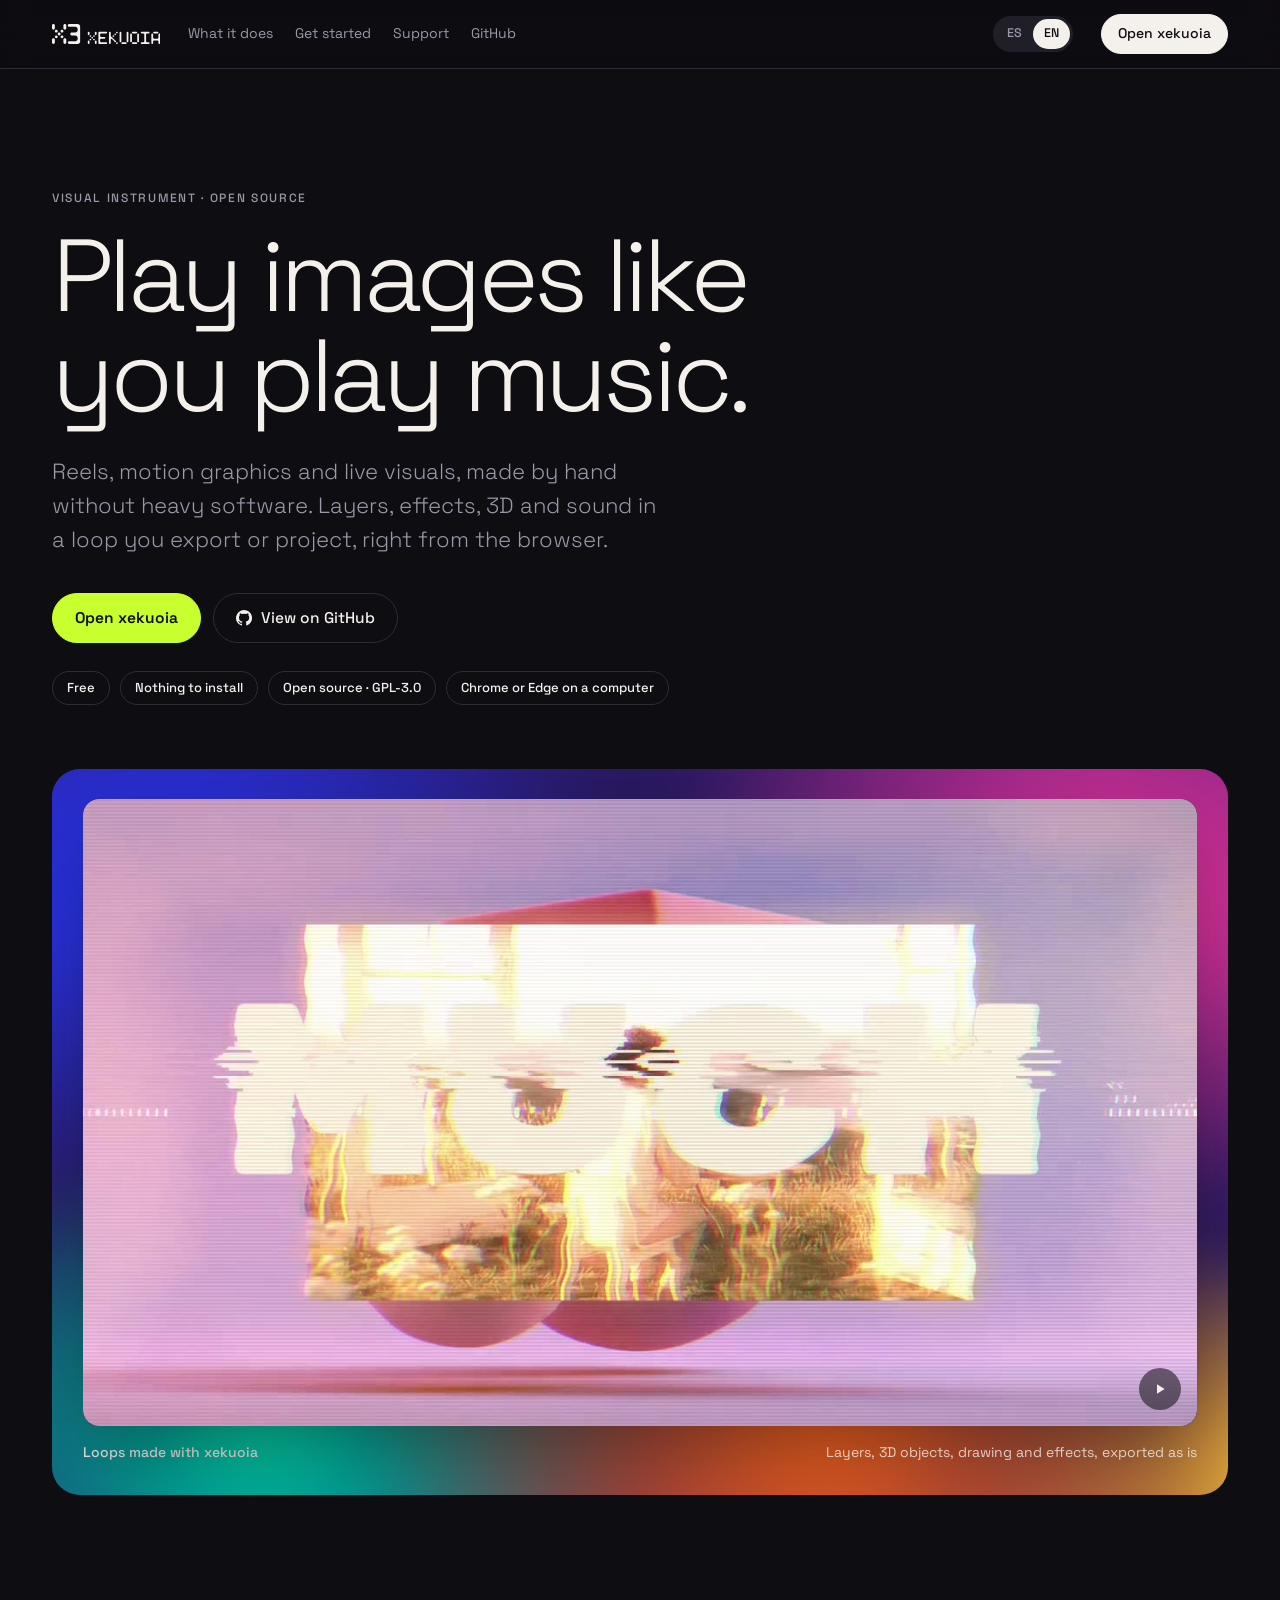
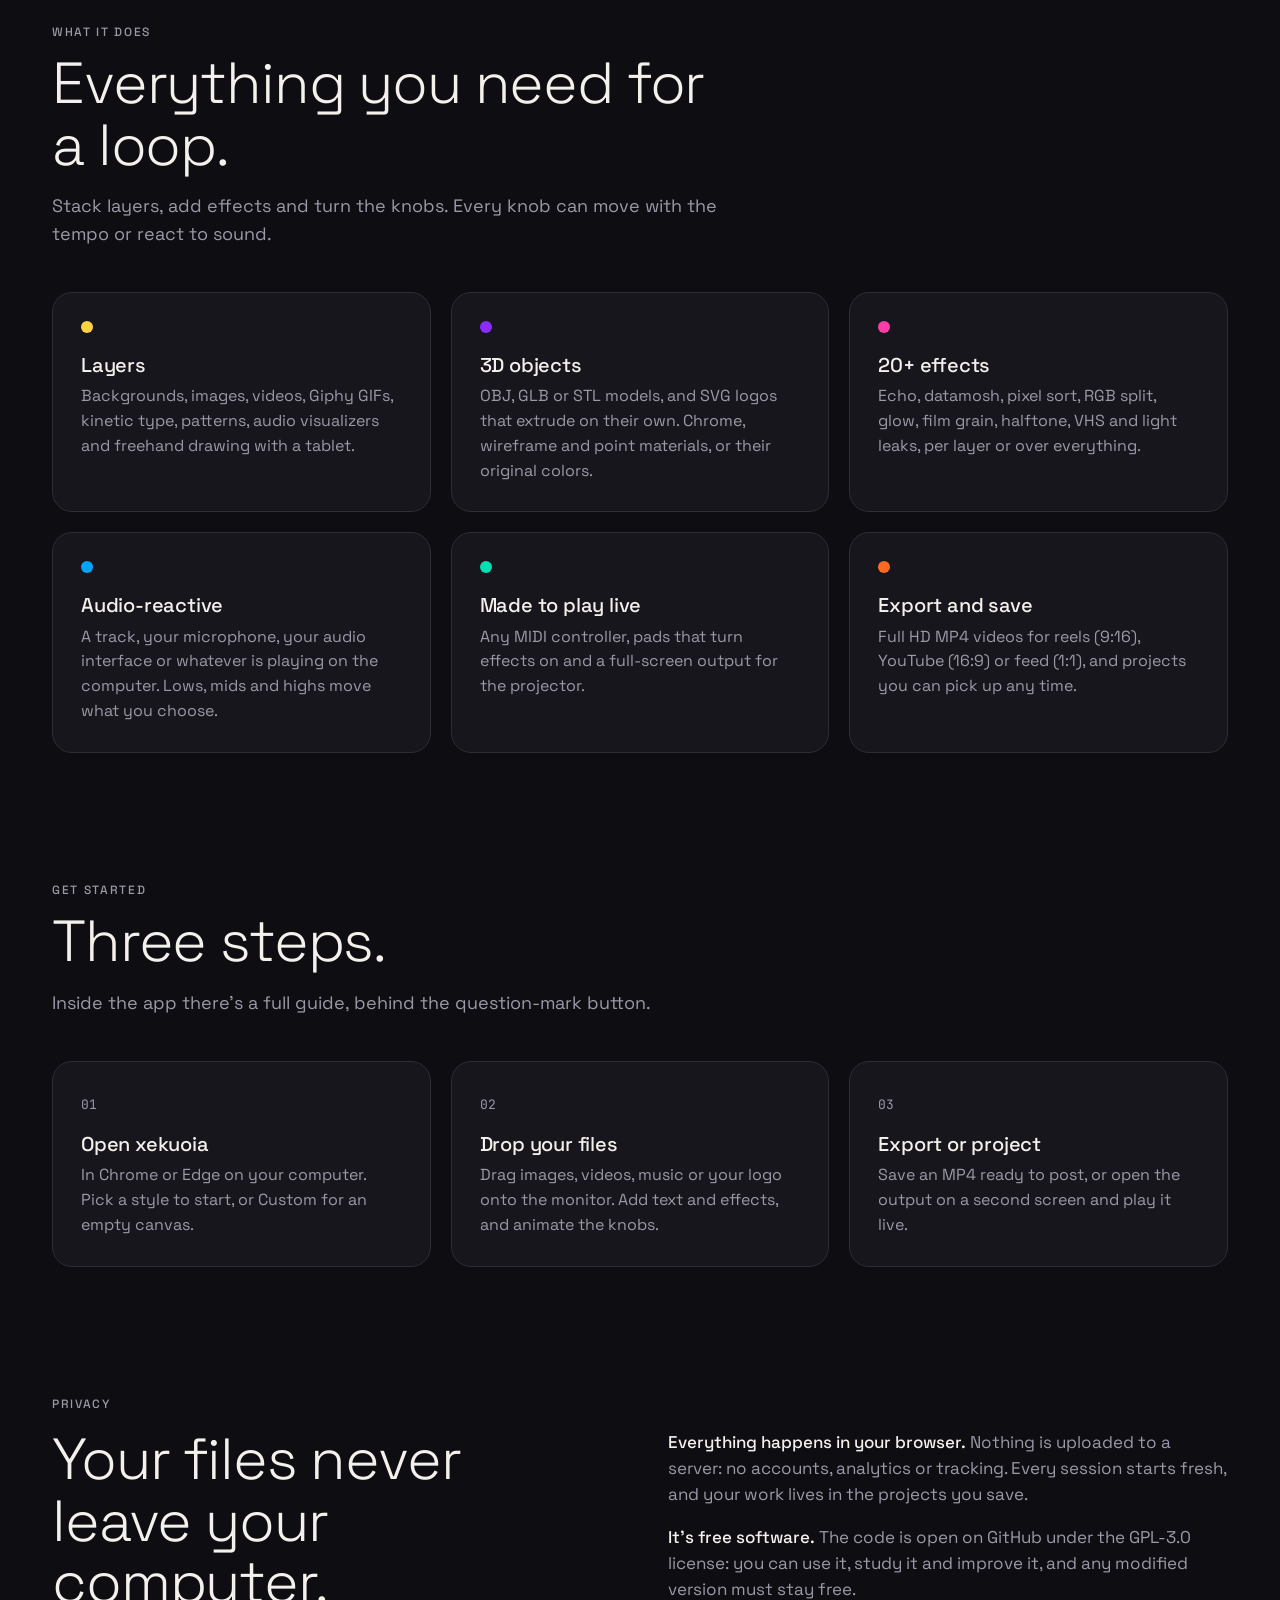
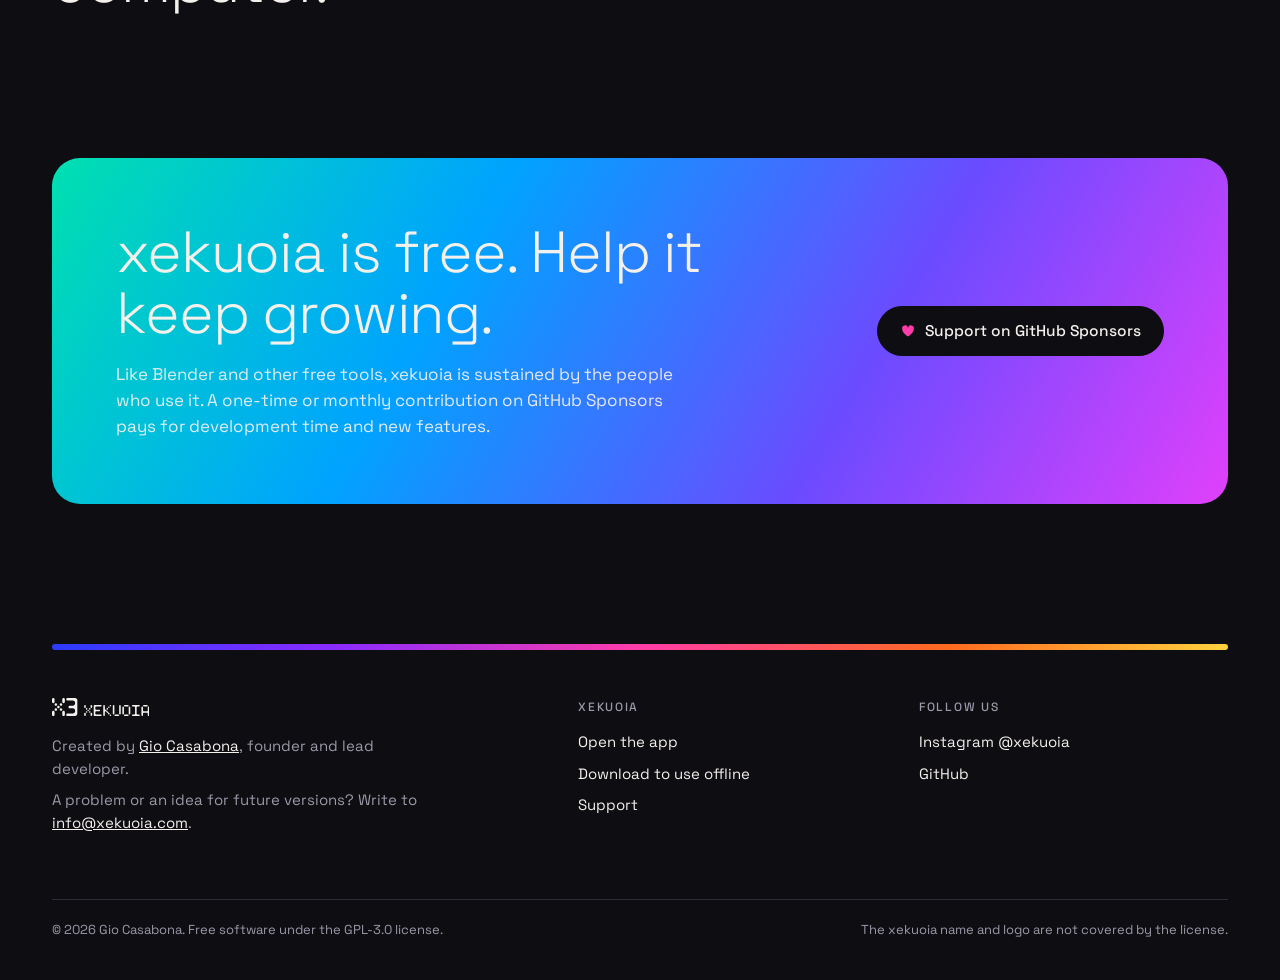
==== commit 7fcec008: "Brand kit v1.0 en la app y la landing Space Grotesk, Ink/Paper, logo XE con wordmark, favicon de mon" ====
--- a/index.html
+++ b/index.html
@@ -10,173 +10,185 @@
 <meta property="og:image" content="https://xekuoia.com/assets/og.jpg">
 <meta property="og:url" content="https://xekuoia.com/">
 <meta name="twitter:card" content="summary_large_image">
-<meta name="theme-color" content="#141416">
-<link rel="icon" href="data:image/svg+xml,%3Csvg%20xmlns%3D%22http%3A//www.w3.org/2000/svg%22%20viewBox%3D%220%200%20132%20132%22%3E%3Crect%20width%3D%22132%22%20height%3D%22132%22%20rx%3D%2228%22%20fill%3D%22%23111%22/%3E%3Cg%20transform%3D%22translate%2819.5%2019.5%29%20scale%28.7%29%22%20fill%3D%22%23fff%22%3E%3Cpath%20d%3D%22M75%20131.25V112.5V93.75H93.75V112.5V131.25H75ZM0%20131.25V112.5V93.75H18.75V112.5V131.25H0ZM75%2093.75H56.25V75H75V93.75ZM18.75%2093.75V75H37.5V93.75H18.75ZM37.5%2075V56.25H56.25V75H37.5ZM56.25%2056.25V37.5H75V56.25H56.25ZM37.5%2056.25H18.75V37.5H37.5V56.25ZM75%2037.5V18.75V0H93.75V18.75V37.5H75ZM18.75%2037.5H0V18.75V0H18.75V18.75V37.5Z%22%20/%3E%3C/g%3E%3C/svg%3E">
+<meta name="theme-color" content="#0E0D12">
+<link rel="icon" href="data:image/svg+xml,%3Csvg%20xmlns%3D%22http%3A//www.w3.org/2000/svg%22%20viewBox%3D%220%200%20132%20132%22%3E%3Crect%20width%3D%22132%22%20height%3D%22132%22%20rx%3D%2230%22%20fill%3D%22%230E0D12%22/%3E%3Cg%20fill%3D%22%23F4F1EC%22%20transform%3D%22translate%2820.00%2033.32%29%20scale%280.49797%29%20translate%28-57.625%20-84.375%29%22%3E%3Cpath%20d%3D%22M142%20215.625C136.822%20215.625%20132.625%20211.428%20132.625%20206.25V196.875V187.5C132.625%20182.322%20136.822%20178.125%20142%20178.125C147.178%20178.125%20151.375%20182.322%20151.375%20187.5V196.875V206.25C151.375%20211.428%20147.178%20215.625%20142%20215.625ZM67%20215.625C61.8223%20215.625%2057.625%20211.428%2057.625%20206.25V196.875V187.5C57.625%20182.322%2061.8223%20178.125%2067%20178.125C72.1777%20178.125%2076.375%20182.322%2076.375%20187.5V196.875V206.25C76.375%20211.428%2072.1777%20215.625%2067%20215.625ZM132.625%20168.75C132.625%20173.928%20128.428%20178.125%20123.25%20178.125C118.072%20178.125%20113.875%20173.928%20113.875%20168.75C113.875%20163.572%20118.072%20159.375%20123.25%20159.375C128.428%20159.375%20132.625%20163.572%20132.625%20168.75ZM85.75%20178.125C80.5723%20178.125%2076.375%20173.928%2076.375%20168.75C76.375%20163.572%2080.5723%20159.375%2085.75%20159.375C90.9277%20159.375%2095.125%20163.572%2095.125%20168.75C95.125%20173.928%2090.9277%20178.125%2085.75%20178.125ZM104.5%20159.375C99.3223%20159.375%2095.125%20155.178%2095.125%20150C95.125%20144.822%2099.3223%20140.625%20104.5%20140.625C109.678%20140.625%20113.875%20144.822%20113.875%20150C113.875%20155.178%20109.678%20159.375%20104.5%20159.375ZM123.25%20140.625C118.072%20140.625%20113.875%20136.428%20113.875%20131.25C113.875%20126.072%20118.072%20121.875%20123.25%20121.875C128.428%20121.875%20132.625%20126.072%20132.625%20131.25C132.625%20136.428%20128.428%20140.625%20123.25%20140.625ZM95.125%20131.25C95.125%20136.428%2090.9277%20140.625%2085.75%20140.625C80.5723%20140.625%2076.375%20136.428%2076.375%20131.25C76.375%20126.072%2080.5723%20121.875%2085.75%20121.875C90.9277%20121.875%2095.125%20126.072%2095.125%20131.25ZM142%20121.875C136.822%20121.875%20132.625%20117.678%20132.625%20112.5V103.125V93.75C132.625%2088.5724%20136.822%2084.375%20142%2084.375C147.178%2084.375%20151.375%2088.5724%20151.375%2093.75V103.125V112.5C151.375%20117.678%20147.178%20121.875%20142%20121.875ZM76.375%20112.5C76.375%20117.678%2072.1777%20121.875%2067%20121.875C61.8223%20121.875%2057.625%20117.678%2057.625%20112.5V103.125V93.75C57.625%2088.5724%2061.8223%2084.375%2067%2084.375C72.1777%2084.375%2076.375%2088.5724%2076.375%2093.75V103.125V112.5Z%22/%3E%3Cpath%20d%3D%22M177.575%20196.786L170.732%20196.786C165.564%20196.786%20161.375%20200.975%20161.375%20206.143C161.375%20211.311%20165.564%20215.5%20170.732%20215.5L177.575%20215.5L193.775%20215.5L209.975%20215.5L226.175%20215.5C235.122%20215.5%20242.375%20208.247%20242.375%20199.3L242.375%20196.786L242.375%20178.072L242.375%20159.357L242.375%20140.643L242.375%20121.929L242.375%20103.214L242.375%20100.7C242.375%2091.7531%20235.122%2084.5002%20226.175%2084.5002L209.975%2084.5001L193.775%2084.5001L177.575%2084.5001L170.732%2084.5001C165.564%2084.5001%20161.375%2088.6895%20161.375%2093.8573C161.375%2099.0251%20165.564%20103.214%20170.732%20103.214L177.575%20103.214L193.775%20103.214L209.975%20103.214C218.922%20103.214%20226.175%20110.467%20226.175%20119.414L226.175%20121.929L226.175%20124.443C226.175%20133.39%20218.922%20140.643%20209.975%20140.643L193.775%20140.643L186.932%20140.643C181.764%20140.643%20177.575%20144.832%20177.575%20150C177.575%20155.168%20181.764%20159.357%20186.932%20159.357L193.775%20159.357L209.975%20159.357C218.922%20159.357%20226.175%20166.61%20226.175%20175.557L226.175%20178.072L226.175%20180.586C226.175%20189.533%20218.922%20196.786%20209.975%20196.786L193.775%20196.786L177.575%20196.786Z%22/%3E%3C/g%3E%3C/svg%3E">
 <link rel="preconnect" href="https://fonts.googleapis.com"><link rel="preconnect" href="https://fonts.gstatic.com" crossorigin>
-<link href="https://fonts.googleapis.com/css2?family=Inter:opsz,wght@14..32,400..800&display=swap" rel="stylesheet">
+<link href="https://fonts.googleapis.com/css2?family=Space+Grotesk:wght@300;400;500;600&family=JetBrains+Mono:wght@400;500&display=swap" rel="stylesheet">
 <style>
-:root{--bg:#141416;--surface:#1c1c20;--ink:#f2f1ee;--ink2:#a4a3a8;--edge:rgba(255,255,255,.1);
-  --c-tiempo:#4fd6ff;--c-mov:#b9f23f;--c-dist:#a68bff;--c-color:#ff5fae;--c-tex:#ff9a4a;--c-src:#ffc65c;--max:1180px}
-*{box-sizing:border-box}html{scroll-behavior:smooth}@media (prefers-reduced-motion:reduce){html{scroll-behavior:auto}}
-body{margin:0;background:var(--bg);color:var(--ink);font:400 17px/1.6 Inter,system-ui,-apple-system,"Segoe UI",sans-serif;-webkit-font-smoothing:antialiased}
-a{color:inherit}:focus-visible{outline:2px solid var(--ink);outline-offset:3px;border-radius:6px}
-.wrap{width:min(var(--max),calc(100% - 48px));margin:0 auto}
-.skip{position:absolute;left:-999px}.skip:focus{left:16px;top:16px;z-index:9;background:var(--ink);color:var(--bg);padding:8px 12px;border-radius:8px}
-/* header */
-header.top{position:sticky;top:0;z-index:5;background:rgba(20,20,22,.78);backdrop-filter:blur(18px);-webkit-backdrop-filter:blur(18px);border-bottom:1px solid var(--edge)}
-.bar{display:flex;align-items:center;gap:28px;height:64px}
-.brand{display:flex;color:var(--ink)}.brand svg{height:17px;width:auto}
-nav.links{display:flex;gap:22px;margin-left:8px}nav.links a{text-decoration:none;color:var(--ink2);font-size:14.5px}nav.links a:hover{color:var(--ink)}
-.grow{flex:1}
-.lang{display:flex;border:1px solid var(--edge);border-radius:999px;padding:3px}
-.lang button{border:0;background:none;color:var(--ink2);font:600 12.5px Inter,system-ui,sans-serif;padding:5px 10px;border-radius:999px;cursor:pointer}
-.lang button[aria-pressed=true]{background:var(--ink);color:var(--bg)}
-.btn{display:inline-flex;align-items:center;gap:8px;height:44px;padding:0 20px;border-radius:999px;font-weight:600;font-size:15.5px;text-decoration:none;border:1px solid var(--edge);color:var(--ink);transition:background-color .15s ease,border-color .15s ease}
-.btn:hover{border-color:rgba(255,255,255,.32)}.btn.solid{background:var(--ink);color:var(--bg);border-color:var(--ink)}.btn.solid:hover{background:#fff}
-.btn.small{height:36px;padding:0 15px;font-size:14px}
-.btn svg{width:16px;height:16px}
+/* xekuoia brand kit v1.0: Ink, Paper, Volt once per piece, Spectral and Aurora live in backgrounds, the logo is always one flat colour */
+:root{--ink:#0E0D12;--paper:#F4F1EC;--volt:#C8FF2E;--surface:#17161C;--surface-2:#201F27;--line:#2E2C37;--muted:#9C98A8;
+  --g1:linear-gradient(120deg,#2B3BFF 0%,#8A2BFF 24%,#FF3DA8 50%,#FF6A1F 76%,#FFD23F 100%);--g2:linear-gradient(120deg,#00E0B0 0%,#00A3FF 34%,#6B4BFF 68%,#E040FB 100%);
+  --r:20px;--wrap:1240px;--f:'Space Grotesk',system-ui,sans-serif;--m:'JetBrains Mono',ui-monospace,monospace}
+*{box-sizing:border-box;margin:0}
+html{scroll-behavior:smooth;scroll-padding-top:80px}@media (prefers-reduced-motion:reduce){html{scroll-behavior:auto}}
+body{background:var(--ink);color:var(--paper);font:400 17px/1.55 var(--f);-webkit-font-smoothing:antialiased;overflow-x:hidden}
+a{color:inherit}svg{display:block}button{font:inherit;color:inherit;cursor:pointer}
+:focus-visible{outline:2px solid #FF3DA8;outline-offset:3px;border-radius:8px}
+.wrap{max-width:var(--wrap);margin:0 auto;padding:0 32px}
+.skip{position:absolute;left:-999px}.skip:focus{left:16px;top:16px;z-index:99;background:var(--paper);color:var(--ink);padding:8px 14px;border-radius:999px}
+.eyebrow{font-weight:500;text-transform:uppercase;letter-spacing:.14em;font-size:12px;color:var(--muted)}
+h1,h2,h3{font-weight:300;letter-spacing:-.02em;line-height:1.06}
+h2{font-size:clamp(34px,4.6vw,58px);margin:12px 0 16px;max-width:18ch}
+h3{font-size:20px;font-weight:500;letter-spacing:-.01em}
+.lede{color:var(--muted);font-size:18px;max-width:58ch}
+.btn{display:inline-flex;align-items:center;gap:9px;border:1px solid var(--line);background:var(--surface);border-radius:999px;padding:12px 22px;font-weight:500;font-size:15.5px;text-decoration:none;transition:background-color .2s ease,border-color .2s ease}
+.btn:hover{border-color:var(--paper)}.btn svg{width:16px;height:16px}
+.btn.ghost{background:transparent}.btn.primary{background:var(--paper);color:var(--ink);border-color:var(--paper)}
+.btn.accent{background:var(--volt);color:var(--ink);border-color:var(--volt);font-weight:600}.btn.accent:hover{background:#d6ff5c;border-color:#d6ff5c}
+.btn.sm{padding:8px 16px;font-size:14px}
+.pill{display:inline-flex;align-items:center;border:1px solid var(--line);border-radius:999px;padding:6px 14px;font-size:13px;font-weight:500;white-space:nowrap}
+/* nav */
+nav.top{position:sticky;top:0;z-index:50;background:color-mix(in srgb,var(--ink) 84%,transparent);backdrop-filter:blur(14px);-webkit-backdrop-filter:blur(14px);border-bottom:1px solid var(--line)}
+nav.top .wrap{display:flex;align-items:center;gap:28px;height:68px}
+nav.top .nl{height:20px;width:auto;flex:none}
+nav.top ul{display:flex;gap:22px;list-style:none;padding:0;flex:1;font-size:14px;color:var(--muted)}
+nav.top ul a{text-decoration:none}nav.top ul a:hover{color:var(--paper)}
+.lang{display:inline-flex;background:var(--surface-2);border-radius:999px;padding:3px}
+.lang button{border:0;background:none;padding:5px 11px;border-radius:999px;font-size:12.5px;font-weight:500;color:var(--muted)}
+.lang button[aria-pressed=true]{background:var(--paper);color:var(--ink)}
 /* hero */
-.hero{padding:96px 0 56px}
-.hero h1{margin:0;font-weight:750;font-size:clamp(2.6rem,6.4vw,5.4rem);line-height:1;letter-spacing:-.045em;max-width:14ch}
-.hero .lede{margin:26px 0 0;font-size:clamp(1.1rem,1.6vw,1.3rem);line-height:1.5;color:var(--ink2);max-width:46ch}
-.ctas{display:flex;flex-wrap:wrap;gap:12px;margin-top:34px}
-.fine{margin:18px 0 0;font-size:14px;color:var(--ink2)}
-.dots{display:inline-flex;gap:6px;margin-right:10px;vertical-align:1px}.dots i{width:8px;height:8px;border-radius:50%;background:var(--c)}
-/* product shot */
-.shot{margin:0 auto 120px}
-.shot figure{margin:0;border-radius:22px;overflow:hidden;border:1px solid var(--edge);background:#0f0f11;box-shadow:0 40px 120px -40px rgba(0,0,0,.9),0 0 0 1px rgba(0,0,0,.4)}
-.shot video{display:block;width:100%;height:auto;aspect-ratio:16/9;background:#0f0f11}
-.reel{position:relative}
-.rbtn{position:absolute;right:16px;bottom:16px;width:40px;height:40px;border-radius:50%;border:1px solid rgba(255,255,255,.25);background:rgba(20,20,22,.6);backdrop-filter:blur(10px);-webkit-backdrop-filter:blur(10px);color:#fff;display:grid;place-items:center;cursor:pointer;opacity:.75;transition:opacity .15s ease}
-.rbtn:hover,.rbtn:focus-visible{opacity:1}.rbtn svg{width:16px;height:16px}.rbtn .ipl{display:none}.rbtn.paused .ip{display:none}.rbtn.paused .ipl{display:block}
-.shot .cap{margin:14px 0 0;font-size:14px;color:var(--ink2)}
+.hero{padding:120px 0 64px}
+.hero h1{font-size:clamp(48px,8vw,112px);letter-spacing:-.045em;line-height:.98;max-width:12ch;margin:18px 0 28px}
+.hero .lede{font-size:clamp(18px,1.8vw,22px);font-weight:300;max-width:44ch;color:var(--muted)}
+.ctas{display:flex;flex-wrap:wrap;gap:12px;margin-top:36px}
+.pills{display:flex;flex-wrap:wrap;gap:10px;margin-top:28px}
+/* reel band */
+.band{position:relative;border-radius:28px;overflow:hidden;isolation:isolate;background:#2a1a5e;padding:clamp(14px,2.4vw,32px)}
+.drift{position:absolute;inset:-30%;z-index:-1;background:radial-gradient(35% 40% at 25% 30%,#2B3BFF,transparent 70%),radial-gradient(35% 40% at 75% 30%,#FF3DA8,transparent 70%),radial-gradient(35% 40% at 60% 75%,#FF6A1F,transparent 70%),radial-gradient(30% 35% at 30% 75%,#00E0B0,transparent 70%),radial-gradient(25% 30% at 85% 80%,#FFD23F,transparent 70%),#2a1a5e;filter:blur(30px) saturate(1.1);animation:drift 22s ease-in-out infinite alternate}
+@keyframes drift{0%{transform:rotate(0) scale(1)}50%{transform:rotate(24deg) scale(1.12) translate(3%,-2%)}100%{transform:rotate(-14deg) scale(1.05) translate(-3%,2%)}}
+.reel{position:relative;border-radius:16px;overflow:hidden;background:var(--ink);box-shadow:0 30px 80px rgba(14,13,18,.45)}
+.reel video{display:block;width:100%;height:auto;aspect-ratio:16/9;background:var(--ink)}
+.rbtn{position:absolute;right:16px;bottom:16px;width:42px;height:42px;border-radius:50%;border:0;background:rgba(14,13,18,.55);backdrop-filter:blur(10px);-webkit-backdrop-filter:blur(10px);color:var(--paper);display:grid;place-items:center}
+.rbtn svg{width:16px;height:16px}.rbtn .ipl{display:none}.rbtn.paused .ip{display:none}.rbtn.paused .ipl{display:block}
+.bandcap{display:flex;justify-content:space-between;gap:12px;flex-wrap:wrap;margin-top:16px;font-size:14px;font-weight:500;color:var(--paper)}
+.bandcap span+span{opacity:.8;font-weight:400}
 /* sections */
-section.block{padding:0 0 120px}
-h2{margin:0 0 14px;font-weight:720;font-size:clamp(1.8rem,3.4vw,2.6rem);line-height:1.08;letter-spacing:-.035em;max-width:22ch}
-.intro{margin:0 0 44px;color:var(--ink2);max-width:58ch}
-.feats{display:grid;grid-template-columns:repeat(2,minmax(0,1fr));gap:0 56px;border-top:1px solid var(--edge)}
-.feat{display:grid;grid-template-columns:14px minmax(0,1fr);gap:14px;padding:26px 0;border-bottom:1px solid var(--edge)}
-.feat i{width:10px;height:10px;border-radius:50%;background:var(--c);margin-top:9px;box-shadow:0 0 12px -1px var(--c)}
-.feat h3{margin:0 0 6px;font-size:18px;font-weight:650;letter-spacing:-.01em}.feat p{margin:0;color:var(--ink2);font-size:16px}
-ol.steps{list-style:none;margin:0;padding:0;display:grid;grid-template-columns:repeat(3,minmax(0,1fr));gap:20px;counter-reset:s}
-ol.steps li{counter-increment:s;padding:26px 24px 28px;border-radius:18px;background:var(--surface);border:1px solid var(--edge)}
-ol.steps li::before{content:counter(s);display:grid;place-items:center;width:32px;height:32px;border-radius:50%;background:var(--ink);color:var(--bg);font-weight:700;font-size:15px;margin-bottom:18px}
-ol.steps h3{margin:0 0 6px;font-size:18px;font-weight:650}ol.steps p{margin:0;color:var(--ink2);font-size:16px}
+.sec{padding:128px 0 0}.sec>.wrap>header{margin-bottom:44px}
+.grid3{display:grid;grid-template-columns:repeat(3,minmax(0,1fr));gap:20px}
+.card{background:var(--surface);border:1px solid var(--line);border-radius:var(--r)}
+.feat{padding:28px}.feat i{display:block;width:12px;height:12px;border-radius:50%;background:var(--c);margin-bottom:22px}
+.feat p{color:var(--muted);font-size:16px;margin-top:8px}
+.step{padding:28px}.step .n{font-family:var(--m);font-size:13px;color:var(--muted)}.step h3{margin:18px 0 8px}.step p{color:var(--muted);font-size:16px}
 .split{display:grid;grid-template-columns:minmax(0,1fr) minmax(0,1fr);gap:56px;align-items:start}
-.split p{margin:0 0 14px;color:var(--ink2)}.split strong{color:var(--ink);font-weight:600}
-.support{padding:56px;border-radius:26px;background:var(--surface);border:1px solid var(--edge);display:grid;grid-template-columns:minmax(0,1.4fr) auto;gap:40px;align-items:center}
-.support p{margin:0;color:var(--ink2);max-width:52ch}.support h2{margin-bottom:12px}
-.heart{color:#ff7aa8}
-footer{border-top:1px solid var(--edge);padding:48px 0 64px;color:var(--ink2);font-size:15px}
-.foot{display:grid;grid-template-columns:minmax(0,1.2fr) repeat(2,minmax(0,1fr));gap:40px}
-.foot .brand svg{height:15px;margin-bottom:16px}.foot p{margin:0 0 6px}.foot h4{margin:0 0 10px;color:var(--ink);font-size:14.5px;font-weight:600}
-.foot ul{list-style:none;margin:0;padding:0;display:grid;gap:6px}.foot a{text-decoration:none}.foot a:hover{color:var(--ink);text-decoration:underline;text-underline-offset:3px}
-.legal{margin-top:40px;font-size:13.5px}
-@media (max-width:900px){nav.links{display:none}.feats,.split,.foot{grid-template-columns:1fr}ol.steps{grid-template-columns:1fr}.support{grid-template-columns:1fr;padding:32px}.hero{padding-top:64px}}
-@media (max-width:520px){.bar{gap:12px}.bar .btn.small{display:none}.wrap{width:calc(100% - 32px)}}
+.split p{color:var(--muted);margin-bottom:16px}.split strong{color:var(--paper);font-weight:500}
+.support{border-radius:28px;background:var(--g2);padding:clamp(32px,5vw,64px);display:grid;grid-template-columns:minmax(0,1.5fr) auto;gap:40px;align-items:center;color:var(--paper)}
+.support h2{max-width:16ch;margin-top:0}.support p{max-width:52ch;opacity:.92}
+.support .btn{background:var(--ink);color:var(--paper);border-color:var(--ink)}.support .btn svg{color:#FF3DA8}
+/* footer */
+footer{margin-top:140px;padding-bottom:40px}
+.frule{height:6px;border-radius:6px;background:var(--g1);margin-bottom:48px}
+.fcols{display:grid;grid-template-columns:1.6fr 1fr 1fr;gap:32px;font-size:15px}
+.fcols .nl{height:18px;width:auto;margin-bottom:18px}
+.fcols p{color:var(--muted);margin-bottom:8px;max-width:40ch}.fcols p a{color:var(--paper)}
+.fcols h4{font-size:12px;font-weight:500;letter-spacing:.14em;text-transform:uppercase;color:var(--muted);margin-bottom:14px}
+.fcols ul{list-style:none;padding:0;display:flex;flex-direction:column;gap:8px}.fcols ul a{text-decoration:none}.fcols ul a:hover{text-decoration:underline;text-underline-offset:3px}
+.fbase{display:flex;justify-content:space-between;gap:12px;margin-top:56px;padding-top:20px;border-top:1px solid var(--line);font-size:13px;color:var(--muted);flex-wrap:wrap}
+@media (max-width:960px){.grid3{grid-template-columns:1fr 1fr}.split,.support,.fcols{grid-template-columns:1fr}nav.top ul{display:none}nav.top .wrap{justify-content:space-between}}
+@media (max-width:600px){.wrap{padding:0 16px}.grid3{grid-template-columns:1fr}.hero{padding-top:72px}.sec{padding-top:88px}nav.top .btn{display:none}}
+@media (prefers-reduced-motion:reduce){.drift{animation:none}}
 </style>
 </head>
 <body>
 <a class="skip" href="#main" data-i="skip">Saltar al contenido</a>
-<header class="top"><div class="wrap bar">
-  <a class="brand" href="#" aria-label="xekuoia"><svg class="" viewBox="0 0 769 132" fill="currentColor" role="img" aria-label="xekuoia"><path d="M750 131.25V112.5V93.75H731.25H712.5H693.75V112.5V131.25H675V112.5V93.75V75V56.25V37.5V18.75H693.75V37.5V56.25V75H712.5H731.25H750V56.25V37.5V18.75H768.75V37.5V56.25V75V93.75V112.5V131.25H750ZM750 18.75H731.25H712.5H693.75V0H712.5H731.25H750V18.75Z"/><path d="M637.5 112.5H656.25V131.25H637.5H618.75H600H581.25H562.5V112.5H581.25H600V93.75V75V56.25V37.5V18.75H581.25H562.5V0H581.25H600H618.75H637.5H656.25V18.75H637.5H618.75V37.5V56.25V75V93.75V112.5H637.5Z"/><path d="M506.25 112.5H525V131.25H506.25H487.5H468.75V112.5H487.5H506.25ZM525 112.5V93.75V75V56.25V37.5V18.75H543.75V37.5V56.25V75V93.75V112.5H525ZM468.75 112.5H450V93.75V75V56.25V37.5V18.75H468.75V37.5V56.25V75V93.75V112.5ZM525 18.75H506.25H487.5H468.75V0H487.5H506.25H525V18.75Z"/><path d="M393.75 112.5H412.5V131.25H393.75H375H356.25V112.5H375H393.75ZM412.5 112.5V93.75V75V56.25V37.5V18.75V0H431.25V18.75V37.5V56.25V75V93.75V112.5H412.5ZM356.25 112.5H337.5V93.75V75V56.25V37.5V18.75V0H356.25V18.75V37.5V56.25V75V93.75V112.5Z"/><path d="M300 131.25V112.5H318.75V131.25H300ZM225 131.25V112.5V93.75V75V56.25V37.5V18.75V0H243.75V18.75V37.5V56.25H262.5V75H281.25V93.75H300V112.5H281.25V93.75H262.5V75H243.75V93.75V112.5V131.25H225ZM262.5 56.25V37.5H281.25V56.25H262.5ZM281.25 37.5V18.75H300V37.5H281.25ZM300 18.75V0H318.75V18.75H300Z"/><path d="M187.5 112.5H206.25V131.25H187.5H168.75H150H131.25H112.5V112.5V93.75V75V56.25V37.5V18.75V0H131.25H150H168.75H187.5H206.25V18.75H187.5H168.75H150H131.25V37.5V56.25H150H168.75H187.5V75H168.75H150H131.25V93.75V112.5H150H168.75H187.5Z"/><path d="M75 131.25V112.5V93.75H93.75V112.5V131.25H75ZM0 131.25V112.5V93.75H18.75V112.5V131.25H0ZM75 93.75H56.25V75H75V93.75ZM18.75 93.75V75H37.5V93.75H18.75ZM37.5 75V56.25H56.25V75H37.5ZM56.25 56.25V37.5H75V56.25H56.25ZM37.5 56.25H18.75V37.5H37.5V56.25ZM75 37.5V18.75V0H93.75V18.75V37.5H75ZM18.75 37.5H0V18.75V0H18.75V18.75V37.5Z"/></svg></a>
-  <nav class="links" aria-label="Secciones"><a href="#que-hace" data-i="nav1">Qué hace</a><a href="#empezar" data-i="nav2">Cómo empezar</a><a href="#apoyar" data-i="nav3">Apoyar</a><a href="https://github.com/xekuoia/xekuoia" target="_blank" rel="noopener noreferrer">GitHub</a></nav>
-  <span class="grow"></span>
+<nav class="top" aria-label="Principal"><div class="wrap">
+  <a href="#" aria-label="xekuoia, inicio"><svg class="nl" viewBox="0 0 709.997 131.25" fill="currentColor" role="img" aria-label="xekuoia" xmlns="http://www.w3.org/2000/svg"><g transform="translate(-57.625 -84.375)"><path d="M142 215.625C136.822 215.625 132.625 211.428 132.625 206.25V196.875V187.5C132.625 182.322 136.822 178.125 142 178.125C147.178 178.125 151.375 182.322 151.375 187.5V196.875V206.25C151.375 211.428 147.178 215.625 142 215.625ZM67 215.625C61.8223 215.625 57.625 211.428 57.625 206.25V196.875V187.5C57.625 182.322 61.8223 178.125 67 178.125C72.1777 178.125 76.375 182.322 76.375 187.5V196.875V206.25C76.375 211.428 72.1777 215.625 67 215.625ZM132.625 168.75C132.625 173.928 128.428 178.125 123.25 178.125C118.072 178.125 113.875 173.928 113.875 168.75C113.875 163.572 118.072 159.375 123.25 159.375C128.428 159.375 132.625 163.572 132.625 168.75ZM85.75 178.125C80.5723 178.125 76.375 173.928 76.375 168.75C76.375 163.572 80.5723 159.375 85.75 159.375C90.9277 159.375 95.125 163.572 95.125 168.75C95.125 173.928 90.9277 178.125 85.75 178.125ZM104.5 159.375C99.3223 159.375 95.125 155.178 95.125 150C95.125 144.822 99.3223 140.625 104.5 140.625C109.678 140.625 113.875 144.822 113.875 150C113.875 155.178 109.678 159.375 104.5 159.375ZM123.25 140.625C118.072 140.625 113.875 136.428 113.875 131.25C113.875 126.072 118.072 121.875 123.25 121.875C128.428 121.875 132.625 126.072 132.625 131.25C132.625 136.428 128.428 140.625 123.25 140.625ZM95.125 131.25C95.125 136.428 90.9277 140.625 85.75 140.625C80.5723 140.625 76.375 136.428 76.375 131.25C76.375 126.072 80.5723 121.875 85.75 121.875C90.9277 121.875 95.125 126.072 95.125 131.25ZM142 121.875C136.822 121.875 132.625 117.678 132.625 112.5V103.125V93.75C132.625 88.5724 136.822 84.375 142 84.375C147.178 84.375 151.375 88.5724 151.375 93.75V103.125V112.5C151.375 117.678 147.178 121.875 142 121.875ZM76.375 112.5C76.375 117.678 72.1777 121.875 67 121.875C61.8223 121.875 57.625 117.678 57.625 112.5V103.125V93.75C57.625 88.5724 61.8223 84.375 67 84.375C72.1777 84.375 76.375 88.5724 76.375 93.75V103.125V112.5Z"/><path d="M177.575 196.786L170.732 196.786C165.564 196.786 161.375 200.975 161.375 206.143C161.375 211.311 165.564 215.5 170.732 215.5L177.575 215.5L193.775 215.5L209.975 215.5L226.175 215.5C235.122 215.5 242.375 208.247 242.375 199.3L242.375 196.786L242.375 178.072L242.375 159.357L242.375 140.643L242.375 121.929L242.375 103.214L242.375 100.7C242.375 91.7531 235.122 84.5002 226.175 84.5002L209.975 84.5001L193.775 84.5001L177.575 84.5001L170.732 84.5001C165.564 84.5001 161.375 88.6895 161.375 93.8573C161.375 99.0251 165.564 103.214 170.732 103.214L177.575 103.214L193.775 103.214L209.975 103.214C218.922 103.214 226.175 110.467 226.175 119.414L226.175 121.929L226.175 124.443C226.175 133.39 218.922 140.643 209.975 140.643L193.775 140.643L186.932 140.643C181.764 140.643 177.575 144.832 177.575 150C177.575 155.168 181.764 159.357 186.932 159.357L193.775 159.357L209.975 159.357C218.922 159.357 226.175 166.61 226.175 175.557L226.175 178.072L226.175 180.586C226.175 189.533 218.922 196.786 209.975 196.786L193.775 196.786L177.575 196.786Z"/></g><g transform="translate(234.883 50.133) scale(0.618034)"><path d="M759 131.25C754.029 131.25 750 127.221 750 122.25V112.5V102.75C750 97.7794 745.971 93.75 741 93.75H731.25H712.5H702.75C697.779 93.75 693.75 97.7794 693.75 102.75V112.5V122.25C693.75 127.221 689.721 131.25 684.75 131.25H684C679.029 131.25 675 127.221 675 122.25V112.5V93.75V75V56.25V37.5V27.75C675 22.7794 679.029 18.75 684 18.75H684.75C689.721 18.75 693.75 22.7794 693.75 27.75V37.5V56.25V66C693.75 70.9706 697.779 75 702.75 75H712.5H731.25H741C745.971 75 750 70.9706 750 66V56.25V37.5V27.75C750 22.7794 754.029 18.75 759 18.75H759.75C764.721 18.75 768.75 22.7794 768.75 27.75V37.5V56.25V75V93.75V112.5V122.25C768.75 127.221 764.721 131.25 759.75 131.25H759ZM750 9.75C750 14.7206 745.971 18.75 741 18.75H731.25H712.5H702.75C697.779 18.75 693.75 14.7206 693.75 9.75V9C693.75 4.02944 697.779 0 702.75 0H712.5H731.25H741C745.971 0 750 4.02944 750 9V9.75Z"/><path d="M637.5 112.5H647.25C652.221 112.5 656.25 116.529 656.25 121.5V122.25C656.25 127.221 652.221 131.25 647.25 131.25H637.5H618.75H600H581.25H571.5C566.529 131.25 562.5 127.221 562.5 122.25V121.5C562.5 116.529 566.529 112.5 571.5 112.5H581.25H591C595.971 112.5 600 108.471 600 103.5V93.75V75V56.25V37.5V27.75C600 22.7794 595.971 18.75 591 18.75H581.25H571.5C566.529 18.75 562.5 14.7206 562.5 9.75V9C562.5 4.02944 566.529 0 571.5 0H581.25H600H618.75H637.5H647.25C652.221 0 656.25 4.02944 656.25 9V9.75C656.25 14.7206 652.221 18.75 647.25 18.75H637.5H627.75C622.779 18.75 618.75 22.7794 618.75 27.75V37.5V56.25V75V93.75V103.5C618.75 108.471 622.779 112.5 627.75 112.5H637.5Z"/><path d="M506.25 112.5H516C520.971 112.5 525 116.529 525 121.5V122.25C525 127.221 520.971 131.25 516 131.25H506.25H487.5H477.75C472.779 131.25 468.75 127.221 468.75 122.25V121.5C468.75 116.529 472.779 112.5 477.75 112.5H487.5H506.25ZM534 112.5C529.029 112.5 525 108.471 525 103.5V93.75V75V56.25V37.5V27.75C525 22.7794 529.029 18.75 534 18.75H534.75C539.721 18.75 543.75 22.7794 543.75 27.75V37.5V56.25V75V93.75V103.5C543.75 108.471 539.721 112.5 534.75 112.5H534ZM468.75 103.5C468.75 108.471 464.721 112.5 459.75 112.5H459C454.029 112.5 450 108.471 450 103.5V93.75V75V56.25V37.5V27.75C450 22.7794 454.029 18.75 459 18.75H459.75C464.721 18.75 468.75 22.7794 468.75 27.75V37.5V56.25V75V93.75V103.5ZM525 9.75C525 14.7206 520.971 18.75 516 18.75H506.25H487.5H477.75C472.779 18.75 468.75 14.7206 468.75 9.75V9C468.75 4.02944 472.779 0 477.75 0H487.5H506.25H516C520.971 0 525 4.02944 525 9V9.75Z"/><path d="M393.75 112.5H403.5C408.471 112.5 412.5 116.529 412.5 121.5V122.25C412.5 127.221 408.471 131.25 403.5 131.25H393.75H375H365.25C360.279 131.25 356.25 127.221 356.25 122.25V121.5C356.25 116.529 360.279 112.5 365.25 112.5H375H393.75ZM421.5 112.5C416.529 112.5 412.5 108.471 412.5 103.5V93.75V75V56.25V37.5V18.75V9C412.5 4.02944 416.529 0 421.5 0H422.25C427.221 0 431.25 4.02944 431.25 9V18.75V37.5V56.25V75V93.75V103.5C431.25 108.471 427.221 112.5 422.25 112.5H421.5ZM356.25 103.5C356.25 108.471 352.221 112.5 347.25 112.5H346.5C341.529 112.5 337.5 108.471 337.5 103.5V93.75V75V56.25V37.5V18.75V9C337.5 4.02944 341.529 0 346.5 0H347.25C352.221 0 356.25 4.02944 356.25 9V18.75V37.5V56.25V75V93.75V103.5Z"/><path d="M309 131.25C304.029 131.25 300 127.221 300 122.25V121.5C300 116.529 304.029 112.5 309 112.5H309.75C314.721 112.5 318.75 116.529 318.75 121.5V122.25C318.75 127.221 314.721 131.25 309.75 131.25H309ZM234 131.25C229.029 131.25 225 127.221 225 122.25V112.5V93.75V75V56.25V37.5V18.75V9C225 4.02944 229.029 0 234 0H234.75C239.721 0 243.75 4.02944 243.75 9V18.75V37.5V47.25C243.75 52.2206 247.779 56.25 252.75 56.25H253.5C258.471 56.25 262.5 60.2794 262.5 65.25V66C262.5 70.9706 266.529 75 271.5 75H272.25C277.221 75 281.25 79.0294 281.25 84V84.75C281.25 89.7206 285.279 93.75 290.25 93.75H291C295.971 93.75 300 97.7794 300 102.75V103.5C300 108.471 295.971 112.5 291 112.5H290.25C285.279 112.5 281.25 108.471 281.25 103.5V102.75C281.25 97.7794 277.221 93.75 272.25 93.75H271.5C266.529 93.75 262.5 89.7206 262.5 84.75V84C262.5 79.0294 258.471 75 253.5 75H252.75C247.779 75 243.75 79.0294 243.75 84V93.75V112.5V122.25C243.75 127.221 239.721 131.25 234.75 131.25H234ZM271.5 56.25C266.529 56.25 262.5 52.2206 262.5 47.25V46.5C262.5 41.5294 266.529 37.5 271.5 37.5H272.25C277.221 37.5 281.25 41.5294 281.25 46.5V47.25C281.25 52.2206 277.221 56.25 272.25 56.25H271.5ZM290.25 37.5C285.279 37.5 281.25 33.4706 281.25 28.5V27.75C281.25 22.7794 285.279 18.75 290.25 18.75H291C295.971 18.75 300 22.7794 300 27.75V28.5C300 33.4706 295.971 37.5 291 37.5H290.25ZM309 18.75C304.029 18.75 300 14.7206 300 9.75V9C300 4.02944 304.029 0 309 0H309.75C314.721 0 318.75 4.02944 318.75 9V9.75C318.75 14.7206 314.721 18.75 309.75 18.75H309Z"/><path d="M187.5 112.5H197.25C202.221 112.5 206.25 116.529 206.25 121.5V122.25C206.25 127.221 202.221 131.25 197.25 131.25H187.5H168.75H150H131.25H121.5C116.529 131.25 112.5 127.221 112.5 122.25V112.5V93.75V75V56.25V37.5V18.75V9C112.5 4.02944 116.529 0 121.5 0H131.25H150H168.75H187.5H197.25C202.221 0 206.25 4.02944 206.25 9V9.75C206.25 14.7206 202.221 18.75 197.25 18.75H187.5H168.75H150H140.25C135.279 18.75 131.25 22.7794 131.25 27.75V37.5V47.25C131.25 52.2206 135.279 56.25 140.25 56.25H150H168.75H178.5C183.471 56.25 187.5 60.2794 187.5 65.25V66C187.5 70.9706 183.471 75 178.5 75H168.75H150H140.25C135.279 75 131.25 79.0294 131.25 84V93.75V103.5C131.25 108.471 135.279 112.5 140.25 112.5H150H168.75H187.5Z"/><path d="M84 131.25C79.0294 131.25 75 127.221 75 122.25V112.5V102.75C75 97.7794 79.0294 93.75 84 93.75H84.75C89.7206 93.75 93.75 97.7794 93.75 102.75V112.5V122.25C93.75 127.221 89.7206 131.25 84.75 131.25H84ZM9 131.25C4.02944 131.25 0 127.221 0 122.25V112.5V102.75C0 97.7794 4.02944 93.75 9 93.75H9.75C14.7206 93.75 18.75 97.7794 18.75 102.75V112.5V122.25C18.75 127.221 14.7206 131.25 9.75 131.25H9ZM75 84.75C75 89.7206 70.9706 93.75 66 93.75H65.25C60.2794 93.75 56.25 89.7206 56.25 84.75V84C56.25 79.0294 60.2794 75 65.25 75H66C70.9706 75 75 79.0294 75 84V84.75ZM27.75 93.75C22.7794 93.75 18.75 89.7206 18.75 84.75V84C18.75 79.0294 22.7794 75 27.75 75H28.5C33.4706 75 37.5 79.0294 37.5 84V84.75C37.5 89.7206 33.4706 93.75 28.5 93.75H27.75ZM46.5 75C41.5294 75 37.5 70.9706 37.5 66V65.25C37.5 60.2794 41.5294 56.25 46.5 56.25H47.25C52.2206 56.25 56.25 60.2794 56.25 65.25V66C56.25 70.9706 52.2206 75 47.25 75H46.5ZM65.25 56.25C60.2794 56.25 56.25 52.2206 56.25 47.25V46.5C56.25 41.5294 60.2794 37.5 65.25 37.5H66C70.9706 37.5 75 41.5294 75 46.5V47.25C75 52.2206 70.9706 56.25 66 56.25H65.25ZM37.5 47.25C37.5 52.2206 33.4706 56.25 28.5 56.25H27.75C22.7794 56.25 18.75 52.2206 18.75 47.25V46.5C18.75 41.5294 22.7794 37.5 27.75 37.5H28.5C33.4706 37.5 37.5 41.5294 37.5 46.5V47.25ZM84 37.5C79.0294 37.5 75 33.4706 75 28.5V18.75V9C75 4.02944 79.0294 0 84 0H84.75C89.7206 0 93.75 4.02944 93.75 9V18.75V28.5C93.75 33.4706 89.7206 37.5 84.75 37.5H84ZM18.75 28.5C18.75 33.4706 14.7206 37.5 9.75 37.5H9C4.02944 37.5 0 33.4706 0 28.5V18.75V9C0 4.02944 4.02944 0 9 0H9.75C14.7206 0 18.75 4.02944 18.75 9V18.75V28.5Z"/></g></svg></a>
+  <ul><li><a href="#que-hace" data-i="nav1">Qué hace</a></li><li><a href="#empezar" data-i="nav2">Cómo empezar</a></li><li><a href="#apoyar" data-i="nav3">Apoyar</a></li><li><a href="https://github.com/xekuoia/xekuoia" target="_blank" rel="noopener noreferrer">GitHub</a></li></ul>
   <div class="lang" role="group" aria-label="Idioma / Language"><button data-lang="es" aria-pressed="true">ES</button><button data-lang="en" aria-pressed="false">EN</button></div>
-  <a class="btn solid small" href="app/" data-i="open">Abrir xekuoia</a>
-</div></header>
+  <a class="btn primary sm" href="app/" data-i="open">Abrir xekuoia</a>
+</div></nav>
 
 <main id="main">
-<section class="hero wrap">
+<section class="hero"><div class="wrap">
+  <p class="eyebrow" data-i="eye">Instrumento visual · Open source</p>
   <h1 data-i="h1">Tocá imágenes como se toca música.</h1>
-  <p class="lede" data-i="lede">xekuoia es un instrumento visual para crear reels, motion graphics y visuales en vivo desde el navegador. Capas, efectos, 3D y sonido, todo en un loop que podés exportar o proyectar.</p>
-  <div class="ctas"><a class="btn solid" href="app/" data-i="open2">Abrir xekuoia</a><a class="btn" href="https://github.com/xekuoia/xekuoia" target="_blank" rel="noopener noreferrer"><svg viewBox="0 0 16 16" aria-hidden="true"><path fill="currentColor" d="M8 0a8 8 0 0 0-2.5 15.6c.4 0 .5-.2.5-.4v-1.5c-2.2.5-2.7-1-2.7-1-.4-.9-.9-1.2-.9-1.2-.7-.5.1-.5.1-.5.8.1 1.2.8 1.2.8.7 1.3 1.9.9 2.4.7 0-.5.3-.9.5-1.1-1.8-.2-3.6-.9-3.6-4 0-.9.3-1.6.8-2.1-.1-.2-.4-1 .1-2.1 0 0 .7-.2 2.2.8a7.5 7.5 0 0 1 4 0c1.5-1 2.2-.8 2.2-.8.4 1.1.2 1.9.1 2.1.5.6.8 1.3.8 2.1 0 3.1-1.9 3.8-3.6 4 .3.3.6.8.6 1.5v2.2c0 .2.1.5.6.4A8 8 0 0 0 8 0z"/></svg><span data-i="gh">Ver en GitHub</span></a></div>
-  <p class="fine"><span class="dots" aria-hidden="true"><i style="--c:var(--c-tiempo)"></i><i style="--c:var(--c-mov)"></i><i style="--c:var(--c-dist)"></i><i style="--c:var(--c-color)"></i><i style="--c:var(--c-tex)"></i></span><span data-i="fine">Gratis, libre y sin instalar nada. Funciona en Chrome o Edge desde la compu.</span></p>
-</section>
+  <p class="lede" data-i="lede">Reels, motion graphics y visuales en vivo, hechos a mano y sin software pesado. Capas, efectos, 3D y sonido en un loop que exportás o proyectás, directo desde el navegador.</p>
+  <div class="ctas"><a class="btn accent" href="app/" data-i="open2">Abrir xekuoia</a><a class="btn ghost" href="https://github.com/xekuoia/xekuoia" target="_blank" rel="noopener noreferrer"><svg viewBox="0 0 16 16" aria-hidden="true"><path fill="currentColor" d="M8 0a8 8 0 0 0-2.5 15.6c.4 0 .5-.2.5-.4v-1.5c-2.2.5-2.7-1-2.7-1-.4-.9-.9-1.2-.9-1.2-.7-.5.1-.5.1-.5.8.1 1.2.8 1.2.8.7 1.3 1.9.9 2.4.7 0-.5.3-.9.5-1.1-1.8-.2-3.6-.9-3.6-4 0-.9.3-1.6.8-2.1-.1-.2-.4-1 .1-2.1 0 0 .7-.2 2.2.8a7.5 7.5 0 0 1 4 0c1.5-1 2.2-.8 2.2-.8.4 1.1.2 1.9.1 2.1.5.6.8 1.3.8 2.1 0 3.1-1.9 3.8-3.6 4 .3.3.6.8.6 1.5v2.2c0 .2.1.5.6.4A8 8 0 0 0 8 0z"/></svg><span data-i="gh">Ver en GitHub</span></a></div>
+  <div class="pills"><span class="pill" data-i="p1">Gratis</span><span class="pill" data-i="p2">Sin instalar nada</span><span class="pill">Open source · GPL-3.0</span><span class="pill" data-i="p4">Chrome o Edge en la compu</span></div>
+</div></section>
 
-<div class="shot wrap"><figure class="reel">
-  <video id="reel" src="assets/reel.mp4" poster="assets/reel-poster.jpg" width="1280" height="720" autoplay muted loop playsinline preload="metadata" aria-label="Reel de loops hechos con xekuoia" data-i-aria="reelaria"></video>
-  <button class="rbtn" id="reelBtn" type="button" aria-label="Pausar el video" data-i-aria="pause"><svg viewBox="0 0 16 16" aria-hidden="true"><path class="ip" d="M5 3.5h2v9H5zM9 3.5h2v9H9z" fill="currentColor"/><path class="ipl" d="M5 3.2v9.6L12.6 8z" fill="currentColor"/></svg></button>
-</figure><p class="cap" data-i="cap">Loops hechos con xekuoia: capas, objetos 3D, dibujo y efectos, exportados tal cual.</p></div>
+<div class="wrap"><div class="band"><div class="drift" aria-hidden="true"></div>
+  <div class="reel"><video id="reel" src="assets/reel.mp4" poster="assets/reel-poster.jpg" width="1280" height="720" autoplay muted loop playsinline preload="metadata" aria-label="Reel de loops hechos con xekuoia"></video>
+  <button class="rbtn" id="reelBtn" type="button" aria-label="Pausar el video"><svg viewBox="0 0 16 16" aria-hidden="true"><path class="ip" d="M5 3.5h2v9H5zM9 3.5h2v9H9z" fill="currentColor"/><path class="ipl" d="M5 3.2v9.6L12.6 8z" fill="currentColor"/></svg></button></div>
+  <div class="bandcap"><span data-i="cap1">Loops hechos con xekuoia</span><span data-i="cap2">Capas, objetos 3D, dibujo y efectos, exportados tal cual</span></div>
+</div></div>
 
-<section class="block wrap" id="que-hace">
-  <h2 data-i="fh">Todo lo que necesitás para un loop, sin After Effects.</h2>
-  <p class="intro" data-i="fi">Apilás capas, les sumás efectos y movés las perillas. Cada perilla se puede animar con el tempo o hacer reaccionar al sonido.</p>
-  <div class="feats">
-    <div class="feat" style="--c:var(--c-src)"><i></i><div><h3 data-i="f1h">Capas</h3><p data-i="f1">Fondos, imágenes, videos, GIFs de Giphy, texto cinético, tramas, visualizadores de audio y dibujo a mano alzada con tableta.</p></div></div>
-    <div class="feat" style="--c:var(--c-dist)"><i></i><div><h3 data-i="f2h">Objetos 3D</h3><p data-i="f2">Modelos OBJ, GLB o STL, y logos SVG que se extruyen solos. Materiales cromo, alambre, puntos o sus colores originales.</p></div></div>
-    <div class="feat" style="--c:var(--c-color)"><i></i><div><h3 data-i="f3h">Más de 20 efectos</h3><p data-i="f3">Ecos, datamosh, pixel sort, RGB split, glow, grano fílmico, semitono, VHS y fugas de luz, por capa o sobre todo.</p></div></div>
-    <div class="feat" style="--c:var(--c-tiempo)"><i></i><div><h3 data-i="f4h">Audio-reactivo</h3><p data-i="f4">Un track, tu micrófono, tu placa de audio o lo que esté sonando en la compu. Graves, medios y agudos mueven lo que elijas.</p></div></div>
-    <div class="feat" style="--c:var(--c-mov)"><i></i><div><h3 data-i="f5h">Para tocar en vivo</h3><p data-i="f5">Cualquier controlador MIDI, pads que prenden efectos y una salida a pantalla completa para el proyector.</p></div></div>
-    <div class="feat" style="--c:var(--c-tex)"><i></i><div><h3 data-i="f6h">Exportá y guardá</h3><p data-i="f6">Videos MP4 en Full HD para reels (9:16), YouTube (16:9) o feed (1:1), y proyectos que retomás cuando quieras.</p></div></div>
+<section class="sec" id="que-hace"><div class="wrap">
+  <header><p class="eyebrow" data-i="fe">Qué hace</p><h2 data-i="fh">Todo lo que necesitás para un loop.</h2><p class="lede" data-i="fi">Apilás capas, les sumás efectos y movés las perillas. Cada perilla se puede animar con el tempo o hacer reaccionar al sonido.</p></header>
+  <div class="grid3">
+    <div class="card feat" style="--c:#FFD23F"><i></i><h3 data-i="f1h">Capas</h3><p data-i="f1">Fondos, imágenes, videos, GIFs de Giphy, texto cinético, tramas, visualizadores de audio y dibujo a mano alzada con tableta.</p></div>
+    <div class="card feat" style="--c:#8A2BFF"><i></i><h3 data-i="f2h">Objetos 3D</h3><p data-i="f2">Modelos OBJ, GLB o STL, y logos SVG que se extruyen solos. Materiales cromo, alambre, puntos o sus colores originales.</p></div>
+    <div class="card feat" style="--c:#FF3DA8"><i></i><h3 data-i="f3h">Más de 20 efectos</h3><p data-i="f3">Ecos, datamosh, pixel sort, RGB split, glow, grano fílmico, semitono, VHS y fugas de luz, por capa o sobre todo.</p></div>
+    <div class="card feat" style="--c:#00A3FF"><i></i><h3 data-i="f4h">Audio-reactivo</h3><p data-i="f4">Un track, tu micrófono, tu placa de audio o lo que esté sonando en la compu. Graves, medios y agudos mueven lo que elijas.</p></div>
+    <div class="card feat" style="--c:#00E0B0"><i></i><h3 data-i="f5h">Para tocar en vivo</h3><p data-i="f5">Cualquier controlador MIDI, pads que prenden efectos y una salida a pantalla completa para el proyector.</p></div>
+    <div class="card feat" style="--c:#FF6A1F"><i></i><h3 data-i="f6h">Exportá y guardá</h3><p data-i="f6">Videos MP4 en Full HD para reels (9:16), YouTube (16:9) o feed (1:1), y proyectos que retomás cuando quieras.</p></div>
   </div>
-</section>
+</div></section>
 
-<section class="block wrap" id="empezar">
-  <h2 data-i="sh">Empezá en tres pasos.</h2>
-  <p class="intro" data-i="si">Adentro de la app hay una guía completa, en el botón con el signo de pregunta.</p>
-  <ol class="steps">
-    <li><h3 data-i="s1h">Abrí xekuoia</h3><p data-i="s1">En Chrome o Edge desde tu compu. Elegí un estilo para arrancar o Personalizado para un lienzo vacío.</p></li>
-    <li><h3 data-i="s2h">Soltá tus archivos</h3><p data-i="s2">Arrastrá imágenes, videos, música o tu logo sobre el monitor. Sumá texto y efectos, y animá las perillas.</p></li>
-    <li><h3 data-i="s3h">Exportá o proyectá</h3><p data-i="s3">Guardá un MP4 listo para publicar, o abrí la salida en una segunda pantalla y tocalo en vivo.</p></li>
+<section class="sec" id="empezar"><div class="wrap">
+  <header><p class="eyebrow" data-i="se">Cómo empezar</p><h2 data-i="sh">Tres pasos.</h2><p class="lede" data-i="si">Adentro de la app hay una guía completa, en el botón con el signo de pregunta.</p></header>
+  <ol class="grid3" style="list-style:none;padding:0">
+    <li class="card step"><span class="n">01</span><h3 data-i="s1h">Abrí xekuoia</h3><p data-i="s1">En Chrome o Edge desde tu compu. Elegí un estilo para arrancar o Personalizado para un lienzo vacío.</p></li>
+    <li class="card step"><span class="n">02</span><h3 data-i="s2h">Soltá tus archivos</h3><p data-i="s2">Arrastrá imágenes, videos, música o tu logo sobre el monitor. Sumá texto y efectos, y animá las perillas.</p></li>
+    <li class="card step"><span class="n">03</span><h3 data-i="s3h">Exportá o proyectá</h3><p data-i="s3">Guardá un MP4 listo para publicar, o abrí la salida en una segunda pantalla y tocalo en vivo.</p></li>
   </ol>
-</section>
+</div></section>
 
-<section class="block wrap split">
-  <div><h2 data-i="ph">Tus archivos no salen de tu compu.</h2></div>
-  <div>
-    <p data-i="p1"><strong>Todo pasa en tu navegador.</strong> Nada se sube a un servidor: no hay cuentas, analíticas ni rastreo. Cada sesión empieza de cero, y tu trabajo queda en los proyectos que guardás.</p>
-    <p data-i="p2"><strong>Es software libre.</strong> El código está abierto en GitHub bajo la licencia GPL-3.0: podés usarlo, estudiarlo y mejorarlo, y cualquier versión modificada tiene que seguir siendo libre.</p>
+<section class="sec"><div class="wrap split">
+  <div><p class="eyebrow" data-i="pe">Privacidad</p><h2 data-i="ph">Tus archivos no salen de tu compu.</h2></div>
+  <div style="padding-top:34px">
+    <p data-i="p1t"><strong>Todo pasa en tu navegador.</strong> Nada se sube a un servidor: no hay cuentas, analíticas ni rastreo. Cada sesión empieza de cero, y tu trabajo queda en los proyectos que guardás.</p>
+    <p data-i="p2t"><strong>Es software libre.</strong> El código está abierto en GitHub bajo la licencia GPL-3.0: podés usarlo, estudiarlo y mejorarlo, y cualquier versión modificada tiene que seguir siendo libre.</p>
   </div>
-</section>
+</div></section>
 
-<section class="block wrap" id="apoyar">
+<section class="sec" id="apoyar"><div class="wrap">
   <div class="support">
     <div><h2 data-i="dh">xekuoia es gratis. Ayudanos a que siga creciendo.</h2>
     <p data-i="dp">Como Blender y otras herramientas libres, xekuoia se sostiene con aportes de quienes la usan. Un aporte único o mensual en GitHub Sponsors paga horas de desarrollo y nuevas funciones.</p></div>
-    <a class="btn solid" href="https://github.com/sponsors/xekuoia" target="_blank" rel="noopener noreferrer"><svg class="heart" viewBox="0 0 16 16" aria-hidden="true"><path d="M8 13.6S2.2 10.2 2.2 6.1A2.9 2.9 0 0 1 8 4.7a2.9 2.9 0 0 1 5.8 1.4c0 4.1-5.8 7.5-5.8 7.5z" fill="currentColor"/></svg><span data-i="dbtn">Apoyar en GitHub Sponsors</span></a>
+    <a class="btn" href="https://github.com/sponsors/xekuoia" target="_blank" rel="noopener noreferrer"><svg viewBox="0 0 16 16" aria-hidden="true"><path d="M8 13.6S2.2 10.2 2.2 6.1A2.9 2.9 0 0 1 8 4.7a2.9 2.9 0 0 1 5.8 1.4c0 4.1-5.8 7.5-5.8 7.5z" fill="currentColor"/></svg><span data-i="dbtn">Apoyar en GitHub Sponsors</span></a>
   </div>
-</section>
+</div></section>
 </main>
 
 <footer><div class="wrap">
-  <div class="foot">
-    <div><a class="brand" href="#" aria-label="xekuoia"><svg class="" viewBox="0 0 769 132" fill="currentColor" role="img" aria-label="xekuoia"><path d="M750 131.25V112.5V93.75H731.25H712.5H693.75V112.5V131.25H675V112.5V93.75V75V56.25V37.5V18.75H693.75V37.5V56.25V75H712.5H731.25H750V56.25V37.5V18.75H768.75V37.5V56.25V75V93.75V112.5V131.25H750ZM750 18.75H731.25H712.5H693.75V0H712.5H731.25H750V18.75Z"/><path d="M637.5 112.5H656.25V131.25H637.5H618.75H600H581.25H562.5V112.5H581.25H600V93.75V75V56.25V37.5V18.75H581.25H562.5V0H581.25H600H618.75H637.5H656.25V18.75H637.5H618.75V37.5V56.25V75V93.75V112.5H637.5Z"/><path d="M506.25 112.5H525V131.25H506.25H487.5H468.75V112.5H487.5H506.25ZM525 112.5V93.75V75V56.25V37.5V18.75H543.75V37.5V56.25V75V93.75V112.5H525ZM468.75 112.5H450V93.75V75V56.25V37.5V18.75H468.75V37.5V56.25V75V93.75V112.5ZM525 18.75H506.25H487.5H468.75V0H487.5H506.25H525V18.75Z"/><path d="M393.75 112.5H412.5V131.25H393.75H375H356.25V112.5H375H393.75ZM412.5 112.5V93.75V75V56.25V37.5V18.75V0H431.25V18.75V37.5V56.25V75V93.75V112.5H412.5ZM356.25 112.5H337.5V93.75V75V56.25V37.5V18.75V0H356.25V18.75V37.5V56.25V75V93.75V112.5Z"/><path d="M300 131.25V112.5H318.75V131.25H300ZM225 131.25V112.5V93.75V75V56.25V37.5V18.75V0H243.75V18.75V37.5V56.25H262.5V75H281.25V93.75H300V112.5H281.25V93.75H262.5V75H243.75V93.75V112.5V131.25H225ZM262.5 56.25V37.5H281.25V56.25H262.5ZM281.25 37.5V18.75H300V37.5H281.25ZM300 18.75V0H318.75V18.75H300Z"/><path d="M187.5 112.5H206.25V131.25H187.5H168.75H150H131.25H112.5V112.5V93.75V75V56.25V37.5V18.75V0H131.25H150H168.75H187.5H206.25V18.75H187.5H168.75H150H131.25V37.5V56.25H150H168.75H187.5V75H168.75H150H131.25V93.75V112.5H150H168.75H187.5Z"/><path d="M75 131.25V112.5V93.75H93.75V112.5V131.25H75ZM0 131.25V112.5V93.75H18.75V112.5V131.25H0ZM75 93.75H56.25V75H75V93.75ZM18.75 93.75V75H37.5V93.75H18.75ZM37.5 75V56.25H56.25V75H37.5ZM56.25 56.25V37.5H75V56.25H56.25ZM37.5 56.25H18.75V37.5H37.5V56.25ZM75 37.5V18.75V0H93.75V18.75V37.5H75ZM18.75 37.5H0V18.75V0H18.75V18.75V37.5Z"/></svg></a>
+  <div class="frule" aria-hidden="true"></div>
+  <div class="fcols">
+    <div><svg class="nl" viewBox="0 0 709.997 131.25" fill="currentColor" role="img" aria-label="xekuoia" xmlns="http://www.w3.org/2000/svg"><g transform="translate(-57.625 -84.375)"><path d="M142 215.625C136.822 215.625 132.625 211.428 132.625 206.25V196.875V187.5C132.625 182.322 136.822 178.125 142 178.125C147.178 178.125 151.375 182.322 151.375 187.5V196.875V206.25C151.375 211.428 147.178 215.625 142 215.625ZM67 215.625C61.8223 215.625 57.625 211.428 57.625 206.25V196.875V187.5C57.625 182.322 61.8223 178.125 67 178.125C72.1777 178.125 76.375 182.322 76.375 187.5V196.875V206.25C76.375 211.428 72.1777 215.625 67 215.625ZM132.625 168.75C132.625 173.928 128.428 178.125 123.25 178.125C118.072 178.125 113.875 173.928 113.875 168.75C113.875 163.572 118.072 159.375 123.25 159.375C128.428 159.375 132.625 163.572 132.625 168.75ZM85.75 178.125C80.5723 178.125 76.375 173.928 76.375 168.75C76.375 163.572 80.5723 159.375 85.75 159.375C90.9277 159.375 95.125 163.572 95.125 168.75C95.125 173.928 90.9277 178.125 85.75 178.125ZM104.5 159.375C99.3223 159.375 95.125 155.178 95.125 150C95.125 144.822 99.3223 140.625 104.5 140.625C109.678 140.625 113.875 144.822 113.875 150C113.875 155.178 109.678 159.375 104.5 159.375ZM123.25 140.625C118.072 140.625 113.875 136.428 113.875 131.25C113.875 126.072 118.072 121.875 123.25 121.875C128.428 121.875 132.625 126.072 132.625 131.25C132.625 136.428 128.428 140.625 123.25 140.625ZM95.125 131.25C95.125 136.428 90.9277 140.625 85.75 140.625C80.5723 140.625 76.375 136.428 76.375 131.25C76.375 126.072 80.5723 121.875 85.75 121.875C90.9277 121.875 95.125 126.072 95.125 131.25ZM142 121.875C136.822 121.875 132.625 117.678 132.625 112.5V103.125V93.75C132.625 88.5724 136.822 84.375 142 84.375C147.178 84.375 151.375 88.5724 151.375 93.75V103.125V112.5C151.375 117.678 147.178 121.875 142 121.875ZM76.375 112.5C76.375 117.678 72.1777 121.875 67 121.875C61.8223 121.875 57.625 117.678 57.625 112.5V103.125V93.75C57.625 88.5724 61.8223 84.375 67 84.375C72.1777 84.375 76.375 88.5724 76.375 93.75V103.125V112.5Z"/><path d="M177.575 196.786L170.732 196.786C165.564 196.786 161.375 200.975 161.375 206.143C161.375 211.311 165.564 215.5 170.732 215.5L177.575 215.5L193.775 215.5L209.975 215.5L226.175 215.5C235.122 215.5 242.375 208.247 242.375 199.3L242.375 196.786L242.375 178.072L242.375 159.357L242.375 140.643L242.375 121.929L242.375 103.214L242.375 100.7C242.375 91.7531 235.122 84.5002 226.175 84.5002L209.975 84.5001L193.775 84.5001L177.575 84.5001L170.732 84.5001C165.564 84.5001 161.375 88.6895 161.375 93.8573C161.375 99.0251 165.564 103.214 170.732 103.214L177.575 103.214L193.775 103.214L209.975 103.214C218.922 103.214 226.175 110.467 226.175 119.414L226.175 121.929L226.175 124.443C226.175 133.39 218.922 140.643 209.975 140.643L193.775 140.643L186.932 140.643C181.764 140.643 177.575 144.832 177.575 150C177.575 155.168 181.764 159.357 186.932 159.357L193.775 159.357L209.975 159.357C218.922 159.357 226.175 166.61 226.175 175.557L226.175 178.072L226.175 180.586C226.175 189.533 218.922 196.786 209.975 196.786L193.775 196.786L177.575 196.786Z"/></g><g transform="translate(234.883 50.133) scale(0.618034)"><path d="M759 131.25C754.029 131.25 750 127.221 750 122.25V112.5V102.75C750 97.7794 745.971 93.75 741 93.75H731.25H712.5H702.75C697.779 93.75 693.75 97.7794 693.75 102.75V112.5V122.25C693.75 127.221 689.721 131.25 684.75 131.25H684C679.029 131.25 675 127.221 675 122.25V112.5V93.75V75V56.25V37.5V27.75C675 22.7794 679.029 18.75 684 18.75H684.75C689.721 18.75 693.75 22.7794 693.75 27.75V37.5V56.25V66C693.75 70.9706 697.779 75 702.75 75H712.5H731.25H741C745.971 75 750 70.9706 750 66V56.25V37.5V27.75C750 22.7794 754.029 18.75 759 18.75H759.75C764.721 18.75 768.75 22.7794 768.75 27.75V37.5V56.25V75V93.75V112.5V122.25C768.75 127.221 764.721 131.25 759.75 131.25H759ZM750 9.75C750 14.7206 745.971 18.75 741 18.75H731.25H712.5H702.75C697.779 18.75 693.75 14.7206 693.75 9.75V9C693.75 4.02944 697.779 0 702.75 0H712.5H731.25H741C745.971 0 750 4.02944 750 9V9.75Z"/><path d="M637.5 112.5H647.25C652.221 112.5 656.25 116.529 656.25 121.5V122.25C656.25 127.221 652.221 131.25 647.25 131.25H637.5H618.75H600H581.25H571.5C566.529 131.25 562.5 127.221 562.5 122.25V121.5C562.5 116.529 566.529 112.5 571.5 112.5H581.25H591C595.971 112.5 600 108.471 600 103.5V93.75V75V56.25V37.5V27.75C600 22.7794 595.971 18.75 591 18.75H581.25H571.5C566.529 18.75 562.5 14.7206 562.5 9.75V9C562.5 4.02944 566.529 0 571.5 0H581.25H600H618.75H637.5H647.25C652.221 0 656.25 4.02944 656.25 9V9.75C656.25 14.7206 652.221 18.75 647.25 18.75H637.5H627.75C622.779 18.75 618.75 22.7794 618.75 27.75V37.5V56.25V75V93.75V103.5C618.75 108.471 622.779 112.5 627.75 112.5H637.5Z"/><path d="M506.25 112.5H516C520.971 112.5 525 116.529 525 121.5V122.25C525 127.221 520.971 131.25 516 131.25H506.25H487.5H477.75C472.779 131.25 468.75 127.221 468.75 122.25V121.5C468.75 116.529 472.779 112.5 477.75 112.5H487.5H506.25ZM534 112.5C529.029 112.5 525 108.471 525 103.5V93.75V75V56.25V37.5V27.75C525 22.7794 529.029 18.75 534 18.75H534.75C539.721 18.75 543.75 22.7794 543.75 27.75V37.5V56.25V75V93.75V103.5C543.75 108.471 539.721 112.5 534.75 112.5H534ZM468.75 103.5C468.75 108.471 464.721 112.5 459.75 112.5H459C454.029 112.5 450 108.471 450 103.5V93.75V75V56.25V37.5V27.75C450 22.7794 454.029 18.75 459 18.75H459.75C464.721 18.75 468.75 22.7794 468.75 27.75V37.5V56.25V75V93.75V103.5ZM525 9.75C525 14.7206 520.971 18.75 516 18.75H506.25H487.5H477.75C472.779 18.75 468.75 14.7206 468.75 9.75V9C468.75 4.02944 472.779 0 477.75 0H487.5H506.25H516C520.971 0 525 4.02944 525 9V9.75Z"/><path d="M393.75 112.5H403.5C408.471 112.5 412.5 116.529 412.5 121.5V122.25C412.5 127.221 408.471 131.25 403.5 131.25H393.75H375H365.25C360.279 131.25 356.25 127.221 356.25 122.25V121.5C356.25 116.529 360.279 112.5 365.25 112.5H375H393.75ZM421.5 112.5C416.529 112.5 412.5 108.471 412.5 103.5V93.75V75V56.25V37.5V18.75V9C412.5 4.02944 416.529 0 421.5 0H422.25C427.221 0 431.25 4.02944 431.25 9V18.75V37.5V56.25V75V93.75V103.5C431.25 108.471 427.221 112.5 422.25 112.5H421.5ZM356.25 103.5C356.25 108.471 352.221 112.5 347.25 112.5H346.5C341.529 112.5 337.5 108.471 337.5 103.5V93.75V75V56.25V37.5V18.75V9C337.5 4.02944 341.529 0 346.5 0H347.25C352.221 0 356.25 4.02944 356.25 9V18.75V37.5V56.25V75V93.75V103.5Z"/><path d="M309 131.25C304.029 131.25 300 127.221 300 122.25V121.5C300 116.529 304.029 112.5 309 112.5H309.75C314.721 112.5 318.75 116.529 318.75 121.5V122.25C318.75 127.221 314.721 131.25 309.75 131.25H309ZM234 131.25C229.029 131.25 225 127.221 225 122.25V112.5V93.75V75V56.25V37.5V18.75V9C225 4.02944 229.029 0 234 0H234.75C239.721 0 243.75 4.02944 243.75 9V18.75V37.5V47.25C243.75 52.2206 247.779 56.25 252.75 56.25H253.5C258.471 56.25 262.5 60.2794 262.5 65.25V66C262.5 70.9706 266.529 75 271.5 75H272.25C277.221 75 281.25 79.0294 281.25 84V84.75C281.25 89.7206 285.279 93.75 290.25 93.75H291C295.971 93.75 300 97.7794 300 102.75V103.5C300 108.471 295.971 112.5 291 112.5H290.25C285.279 112.5 281.25 108.471 281.25 103.5V102.75C281.25 97.7794 277.221 93.75 272.25 93.75H271.5C266.529 93.75 262.5 89.7206 262.5 84.75V84C262.5 79.0294 258.471 75 253.5 75H252.75C247.779 75 243.75 79.0294 243.75 84V93.75V112.5V122.25C243.75 127.221 239.721 131.25 234.75 131.25H234ZM271.5 56.25C266.529 56.25 262.5 52.2206 262.5 47.25V46.5C262.5 41.5294 266.529 37.5 271.5 37.5H272.25C277.221 37.5 281.25 41.5294 281.25 46.5V47.25C281.25 52.2206 277.221 56.25 272.25 56.25H271.5ZM290.25 37.5C285.279 37.5 281.25 33.4706 281.25 28.5V27.75C281.25 22.7794 285.279 18.75 290.25 18.75H291C295.971 18.75 300 22.7794 300 27.75V28.5C300 33.4706 295.971 37.5 291 37.5H290.25ZM309 18.75C304.029 18.75 300 14.7206 300 9.75V9C300 4.02944 304.029 0 309 0H309.75C314.721 0 318.75 4.02944 318.75 9V9.75C318.75 14.7206 314.721 18.75 309.75 18.75H309Z"/><path d="M187.5 112.5H197.25C202.221 112.5 206.25 116.529 206.25 121.5V122.25C206.25 127.221 202.221 131.25 197.25 131.25H187.5H168.75H150H131.25H121.5C116.529 131.25 112.5 127.221 112.5 122.25V112.5V93.75V75V56.25V37.5V18.75V9C112.5 4.02944 116.529 0 121.5 0H131.25H150H168.75H187.5H197.25C202.221 0 206.25 4.02944 206.25 9V9.75C206.25 14.7206 202.221 18.75 197.25 18.75H187.5H168.75H150H140.25C135.279 18.75 131.25 22.7794 131.25 27.75V37.5V47.25C131.25 52.2206 135.279 56.25 140.25 56.25H150H168.75H178.5C183.471 56.25 187.5 60.2794 187.5 65.25V66C187.5 70.9706 183.471 75 178.5 75H168.75H150H140.25C135.279 75 131.25 79.0294 131.25 84V93.75V103.5C131.25 108.471 135.279 112.5 140.25 112.5H150H168.75H187.5Z"/><path d="M84 131.25C79.0294 131.25 75 127.221 75 122.25V112.5V102.75C75 97.7794 79.0294 93.75 84 93.75H84.75C89.7206 93.75 93.75 97.7794 93.75 102.75V112.5V122.25C93.75 127.221 89.7206 131.25 84.75 131.25H84ZM9 131.25C4.02944 131.25 0 127.221 0 122.25V112.5V102.75C0 97.7794 4.02944 93.75 9 93.75H9.75C14.7206 93.75 18.75 97.7794 18.75 102.75V112.5V122.25C18.75 127.221 14.7206 131.25 9.75 131.25H9ZM75 84.75C75 89.7206 70.9706 93.75 66 93.75H65.25C60.2794 93.75 56.25 89.7206 56.25 84.75V84C56.25 79.0294 60.2794 75 65.25 75H66C70.9706 75 75 79.0294 75 84V84.75ZM27.75 93.75C22.7794 93.75 18.75 89.7206 18.75 84.75V84C18.75 79.0294 22.7794 75 27.75 75H28.5C33.4706 75 37.5 79.0294 37.5 84V84.75C37.5 89.7206 33.4706 93.75 28.5 93.75H27.75ZM46.5 75C41.5294 75 37.5 70.9706 37.5 66V65.25C37.5 60.2794 41.5294 56.25 46.5 56.25H47.25C52.2206 56.25 56.25 60.2794 56.25 65.25V66C56.25 70.9706 52.2206 75 47.25 75H46.5ZM65.25 56.25C60.2794 56.25 56.25 52.2206 56.25 47.25V46.5C56.25 41.5294 60.2794 37.5 65.25 37.5H66C70.9706 37.5 75 41.5294 75 46.5V47.25C75 52.2206 70.9706 56.25 66 56.25H65.25ZM37.5 47.25C37.5 52.2206 33.4706 56.25 28.5 56.25H27.75C22.7794 56.25 18.75 52.2206 18.75 47.25V46.5C18.75 41.5294 22.7794 37.5 27.75 37.5H28.5C33.4706 37.5 37.5 41.5294 37.5 46.5V47.25ZM84 37.5C79.0294 37.5 75 33.4706 75 28.5V18.75V9C75 4.02944 79.0294 0 84 0H84.75C89.7206 0 93.75 4.02944 93.75 9V18.75V28.5C93.75 33.4706 89.7206 37.5 84.75 37.5H84ZM18.75 28.5C18.75 33.4706 14.7206 37.5 9.75 37.5H9C4.02944 37.5 0 33.4706 0 28.5V18.75V9C0 4.02944 4.02944 0 9 0H9.75C14.7206 0 18.75 4.02944 18.75 9V18.75V28.5Z"/></g></svg>
       <p data-i="made">Creado por <a href="https://www.instagram.com/giocasabona/" target="_blank" rel="noopener noreferrer">Gio Casabona</a>, fundador y desarrollador principal.</p>
       <p data-i="mail">¿Un problema o una idea para próximas versiones? Escribinos a <a href="mailto:info@xekuoia.com">info@xekuoia.com</a>.</p></div>
-    <div><h4 data-i="fx">xekuoia</h4><ul><li><a href="app/" data-i="open3">Abrir la app</a></li><li><a href="app/index.html" download="xekuoia.html" data-i="dl">Descargar para usar sin conexión</a></li><li><a href="https://github.com/sponsors/xekuoia" target="_blank" rel="noopener noreferrer" data-i="nav3b">Apoyar</a></li></ul></div>
+    <div><h4>xekuoia</h4><ul><li><a href="app/" data-i="open3">Abrir la app</a></li><li><a href="app/index.html" download="xekuoia.html" data-i="dl">Descargar para usar sin conexión</a></li><li><a href="https://github.com/sponsors/xekuoia" target="_blank" rel="noopener noreferrer" data-i="nav3b">Apoyar</a></li></ul></div>
     <div><h4 data-i="fs">Seguinos</h4><ul><li><a href="https://www.instagram.com/xekuoia/" target="_blank" rel="noopener noreferrer">Instagram @xekuoia</a></li><li><a href="https://github.com/xekuoia/xekuoia" target="_blank" rel="noopener noreferrer">GitHub</a></li></ul></div>
   </div>
-  <p class="legal" data-i="legal">© 2026 Gio Casabona. Software libre bajo la licencia GPL-3.0. El nombre y el logo de xekuoia no están incluidos en la licencia.</p>
+  <div class="fbase"><span data-i="legal">© 2026 Gio Casabona. Software libre bajo la licencia GPL-3.0.</span><span data-i="legal2">El nombre y el logo de xekuoia no están incluidos en la licencia.</span></div>
 </div></footer>
 
 <script>
 const EN={skip:'Skip to content',nav1:'What it does',nav2:'Get started',nav3:'Support',open:'Open xekuoia',open2:'Open xekuoia',gh:'View on GitHub',
-h1:'Play images like you play music.',lede:'xekuoia is a visual instrument for making reels, motion graphics and live visuals in your browser. Layers, effects, 3D and sound, all in a loop you can export or project.',
-fine:'Free, open source, nothing to install. Works in Chrome or Edge on a computer.',cap:'Loops made with xekuoia: layers, 3D objects, drawing and effects, exported as is.',reelaria:'Reel of loops made with xekuoia',pause:'Pause the video',play:'Play the video',
-
-fh:'Everything you need for a loop, no After Effects.',fi:'Stack layers, add effects and turn the knobs. Every knob can move with the tempo or react to sound.',
+eye:'Visual instrument · Open source',h1:'Play images like you play music.',lede:'Reels, motion graphics and live visuals, made by hand without heavy software. Layers, effects, 3D and sound in a loop you export or project, right from the browser.',
+p1:'Free',p2:'Nothing to install',p4:'Chrome or Edge on a computer',cap1:'Loops made with xekuoia',cap2:'Layers, 3D objects, drawing and effects, exported as is',
+fe:'What it does',fh:'Everything you need for a loop.',fi:'Stack layers, add effects and turn the knobs. Every knob can move with the tempo or react to sound.',
 f1h:'Layers',f1:'Backgrounds, images, videos, Giphy GIFs, kinetic type, patterns, audio visualizers and freehand drawing with a tablet.',
 f2h:'3D objects',f2:'OBJ, GLB or STL models, and SVG logos that extrude on their own. Chrome, wireframe and point materials, or their original colors.',
 f3h:'20+ effects',f3:'Echo, datamosh, pixel sort, RGB split, glow, film grain, halftone, VHS and light leaks, per layer or over everything.',
 f4h:'Audio-reactive',f4:'A track, your microphone, your audio interface or whatever is playing on the computer. Lows, mids and highs move what you choose.',
 f5h:'Made to play live',f5:'Any MIDI controller, pads that turn effects on and a full-screen output for the projector.',
 f6h:'Export and save',f6:'Full HD MP4 videos for reels (9:16), YouTube (16:9) or feed (1:1), and projects you can pick up any time.',
-sh:'Get started in three steps.',si:'Inside the app there’s a full guide, behind the question-mark button.',
+se:'Get started',sh:'Three steps.',si:'Inside the app there’s a full guide, behind the question-mark button.',
 s1h:'Open xekuoia',s1:'In Chrome or Edge on your computer. Pick a style to start, or Custom for an empty canvas.',
 s2h:'Drop your files',s2:'Drag images, videos, music or your logo onto the monitor. Add text and effects, and animate the knobs.',
 s3h:'Export or project',s3:'Save an MP4 ready to post, or open the output on a second screen and play it live.',
-ph:'Your files never leave your computer.',p1:'<strong>Everything happens in your browser.</strong> Nothing is uploaded to a server: no accounts, analytics or tracking. Every session starts fresh, and your work lives in the projects you save.',
-p2:'<strong>It’s free software.</strong> The code is open on GitHub under the GPL-3.0 license: you can use it, study it and improve it, and any modified version must stay free.',
+pe:'Privacy',ph:'Your files never leave your computer.',p1t:'<strong>Everything happens in your browser.</strong> Nothing is uploaded to a server: no accounts, analytics or tracking. Every session starts fresh, and your work lives in the projects you save.',
+p2t:'<strong>It’s free software.</strong> The code is open on GitHub under the GPL-3.0 license: you can use it, study it and improve it, and any modified version must stay free.',
 dh:'xekuoia is free. Help it keep growing.',dp:'Like Blender and other free tools, xekuoia is sustained by the people who use it. A one-time or monthly contribution on GitHub Sponsors pays for development time and new features.',dbtn:'Support on GitHub Sponsors',
 made:'Created by <a href="https://www.instagram.com/giocasabona/" target="_blank" rel="noopener noreferrer">Gio Casabona</a>, founder and lead developer.',mail:'A problem or an idea for future versions? Write to <a href="mailto:info@xekuoia.com">info@xekuoia.com</a>.',
-fx:'xekuoia',open3:'Open the app',dl:'Download to use offline',nav3b:'Support',fs:'Follow us',legal:'© 2026 Gio Casabona. Free software under the GPL-3.0 license. The xekuoia name and logo are not covered by the license.'};
-const ES={reelaria:'Reel de loops hechos con xekuoia',pause:'Pausar el video',play:'Reproducir el video'};document.querySelectorAll('[data-i]').forEach(e=>ES[e.dataset.i]=e.innerHTML);let LG='es';
-const metaES=document.title;
-function setLang(l){LG=l;const D=l==='en'?EN:ES;document.documentElement.lang=l;document.querySelectorAll('[data-i]').forEach(e=>{if(D[e.dataset.i]!==undefined)e.innerHTML=D[e.dataset.i];});vid.setAttribute('aria-label',D.reelaria);syncBtn();
-  document.title=l==='en'?'xekuoia: a visual instrument in your browser':metaES;document.querySelectorAll('.lang button').forEach(b=>b.setAttribute('aria-pressed',b.dataset.lang===l));try{localStorage.setItem('xekuoia-site-lang',l);}catch(e){}}
-const vid=document.getElementById('reel'),rb=document.getElementById('reelBtn');
+open3:'Open the app',dl:'Download to use offline',nav3b:'Support',fs:'Follow us',legal:'© 2026 Gio Casabona. Free software under the GPL-3.0 license.',legal2:'The xekuoia name and logo are not covered by the license.',
+reel:'Reel of loops made with xekuoia',pause:'Pause the video',play:'Play the video'};
+const ES={reel:'Reel de loops hechos con xekuoia',pause:'Pausar el video',play:'Reproducir el video'};document.querySelectorAll('[data-i]').forEach(e=>ES[e.dataset.i]=e.innerHTML);
+let LG='es';const vid=document.getElementById('reel'),rb=document.getElementById('reelBtn');
 function syncBtn(){const D=LG==='en'?EN:ES,p=vid.paused;rb.classList.toggle('paused',p);rb.setAttribute('aria-label',p?D.play:D.pause);}
+function setLang(l){LG=l;const D=l==='en'?EN:ES;document.documentElement.lang=l;document.querySelectorAll('[data-i]').forEach(e=>{if(D[e.dataset.i]!==undefined)e.innerHTML=D[e.dataset.i];});
+  vid.setAttribute('aria-label',D.reel);syncBtn();document.title=l==='en'?'xekuoia: a visual instrument in your browser':'xekuoia: un instrumento visual en tu navegador';
+  document.querySelectorAll('.lang button').forEach(b=>b.setAttribute('aria-pressed',b.dataset.lang===l));try{localStorage.setItem('xekuoia-site-lang',l);}catch(e){}}
 rb.addEventListener('click',()=>{if(vid.paused)vid.play().catch(()=>{});else vid.pause();});vid.addEventListener('play',syncBtn);vid.addEventListener('pause',syncBtn);
 if(matchMedia('(prefers-reduced-motion: reduce)').matches){vid.removeAttribute('autoplay');vid.pause();}
 syncBtn();
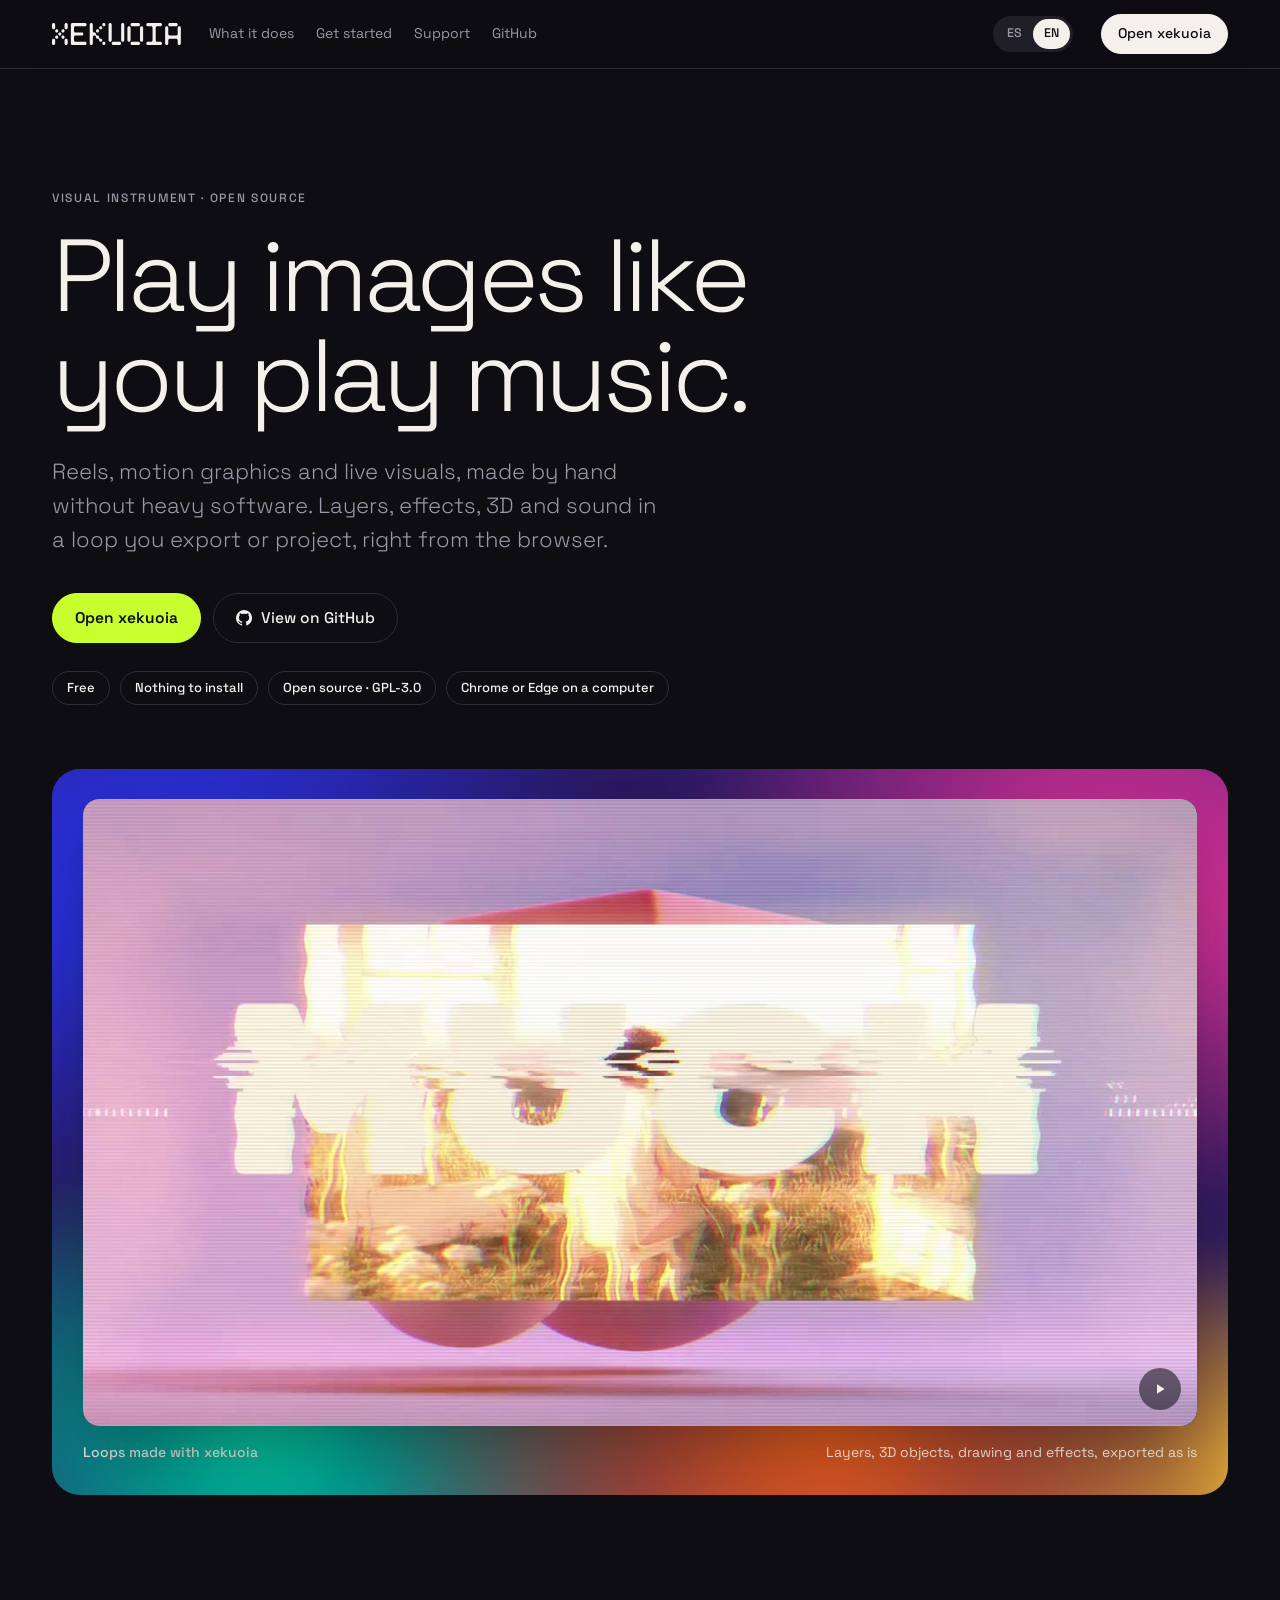
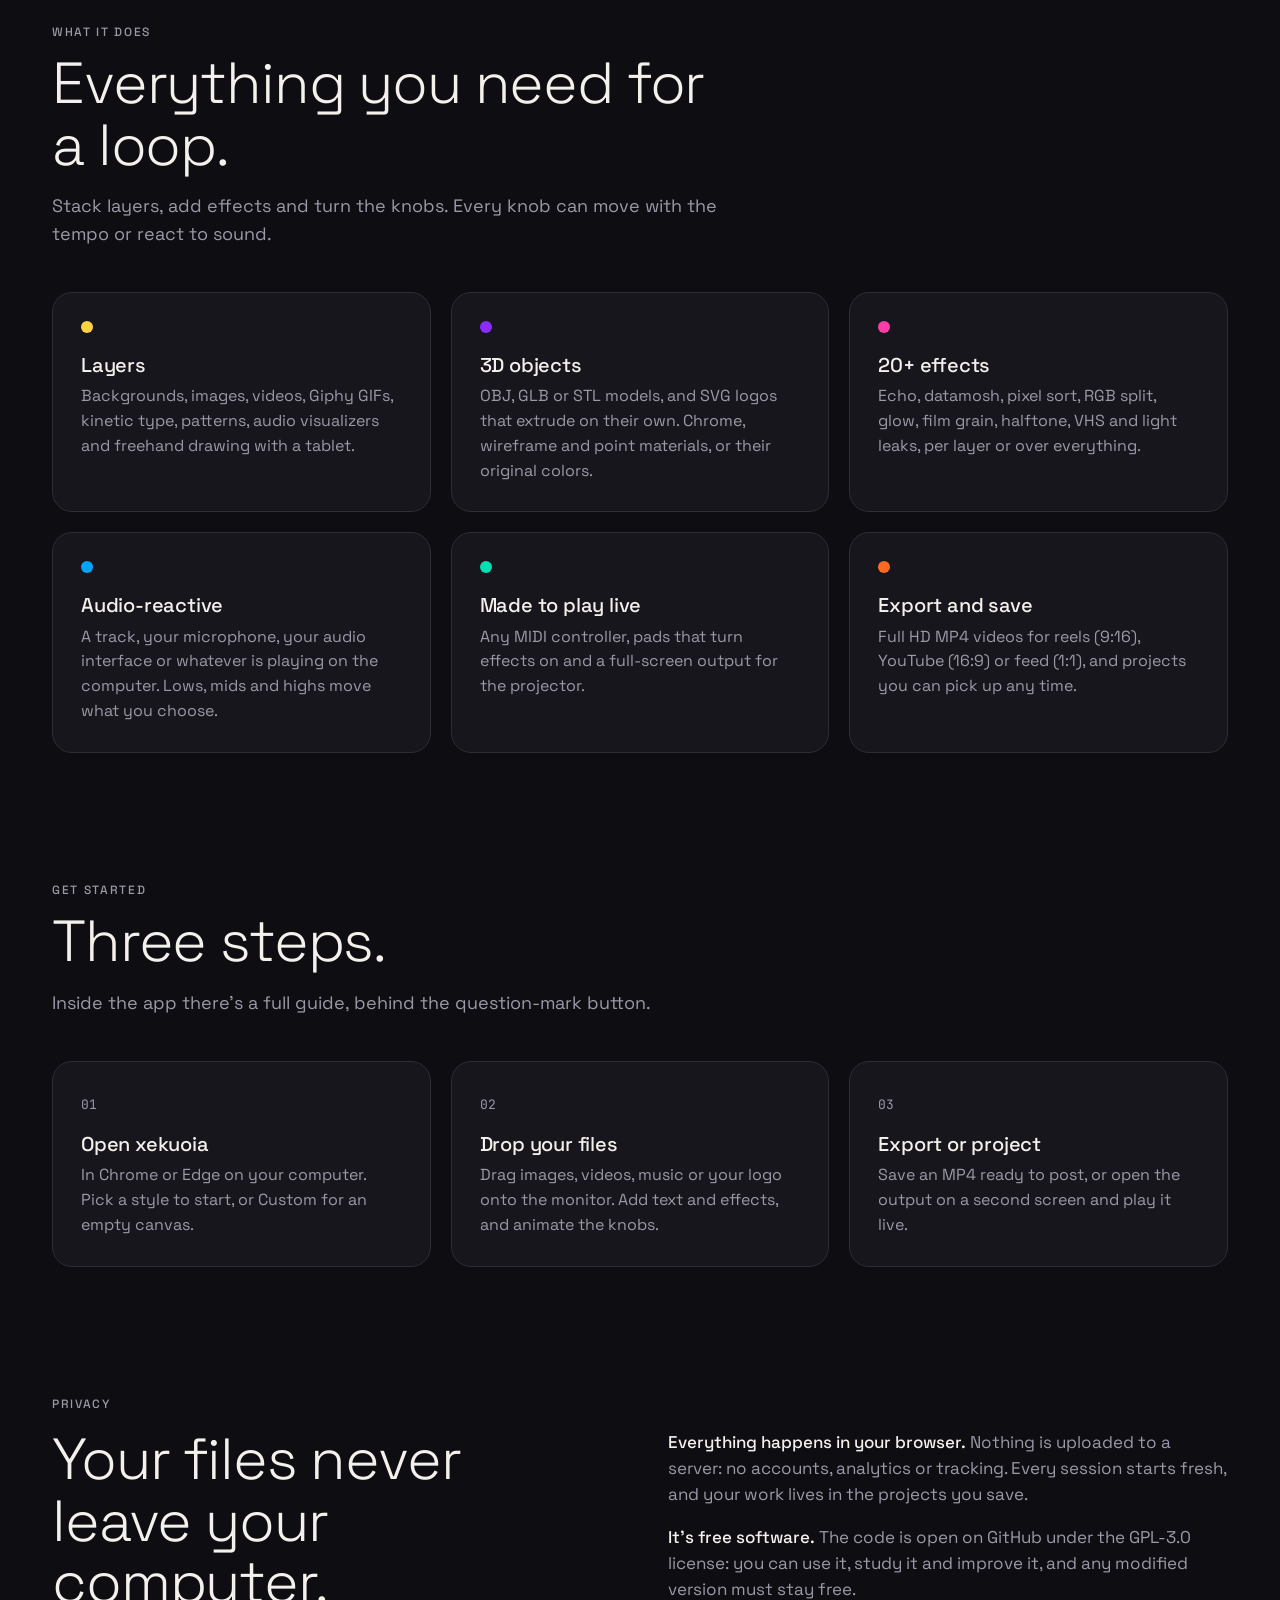
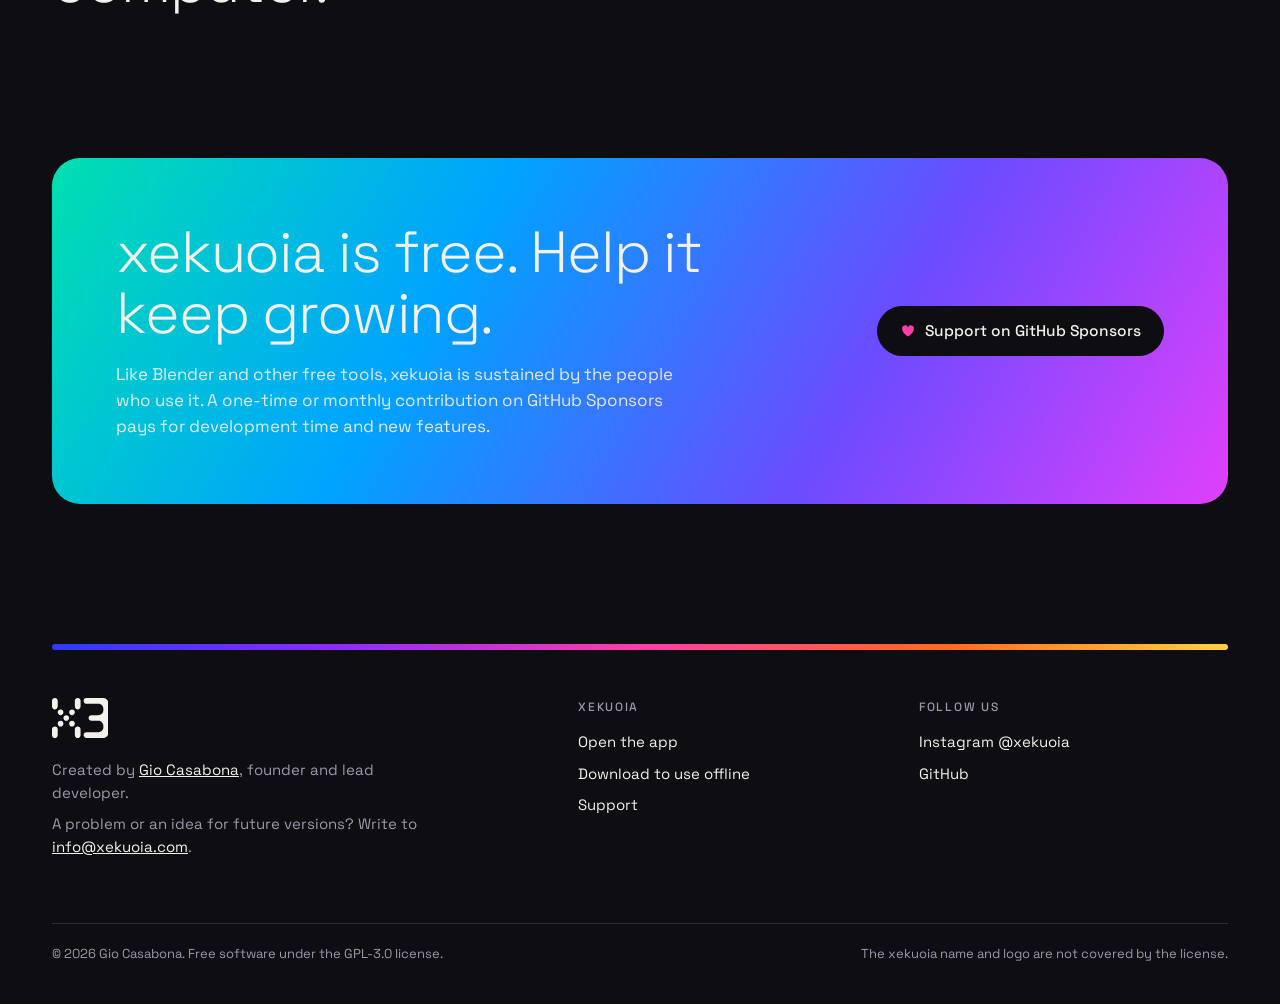
==== commit 6769a843: "App más oscura, wordmark en la barra y monograma en el pie Co-Authored-By: Claude Opus 5.5 <noreply@" ====
--- a/index.html
+++ b/index.html
@@ -40,7 +40,7 @@
 /* nav */
 nav.top{position:sticky;top:0;z-index:50;background:color-mix(in srgb,var(--ink) 84%,transparent);backdrop-filter:blur(14px);-webkit-backdrop-filter:blur(14px);border-bottom:1px solid var(--line)}
 nav.top .wrap{display:flex;align-items:center;gap:28px;height:68px}
-nav.top .nl{height:20px;width:auto;flex:none}
+nav.top .nl{height:22px;width:auto;flex:none}
 nav.top ul{display:flex;gap:22px;list-style:none;padding:0;flex:1;font-size:14px;color:var(--muted)}
 nav.top ul a{text-decoration:none}nav.top ul a:hover{color:var(--paper)}
 .lang{display:inline-flex;background:var(--surface-2);border-radius:999px;padding:3px}
@@ -78,7 +78,7 @@
 footer{margin-top:140px;padding-bottom:40px}
 .frule{height:6px;border-radius:6px;background:var(--g1);margin-bottom:48px}
 .fcols{display:grid;grid-template-columns:1.6fr 1fr 1fr;gap:32px;font-size:15px}
-.fcols .nl{height:18px;width:auto;margin-bottom:18px}
+.fcols .fmono{height:40px;width:auto;margin-bottom:20px}
 .fcols p{color:var(--muted);margin-bottom:8px;max-width:40ch}.fcols p a{color:var(--paper)}
 .fcols h4{font-size:12px;font-weight:500;letter-spacing:.14em;text-transform:uppercase;color:var(--muted);margin-bottom:14px}
 .fcols ul{list-style:none;padding:0;display:flex;flex-direction:column;gap:8px}.fcols ul a{text-decoration:none}.fcols ul a:hover{text-decoration:underline;text-underline-offset:3px}
@@ -91,7 +91,7 @@
 <body>
 <a class="skip" href="#main" data-i="skip">Saltar al contenido</a>
 <nav class="top" aria-label="Principal"><div class="wrap">
-  <a href="#" aria-label="xekuoia, inicio"><svg class="nl" viewBox="0 0 709.997 131.25" fill="currentColor" role="img" aria-label="xekuoia" xmlns="http://www.w3.org/2000/svg"><g transform="translate(-57.625 -84.375)"><path d="M142 215.625C136.822 215.625 132.625 211.428 132.625 206.25V196.875V187.5C132.625 182.322 136.822 178.125 142 178.125C147.178 178.125 151.375 182.322 151.375 187.5V196.875V206.25C151.375 211.428 147.178 215.625 142 215.625ZM67 215.625C61.8223 215.625 57.625 211.428 57.625 206.25V196.875V187.5C57.625 182.322 61.8223 178.125 67 178.125C72.1777 178.125 76.375 182.322 76.375 187.5V196.875V206.25C76.375 211.428 72.1777 215.625 67 215.625ZM132.625 168.75C132.625 173.928 128.428 178.125 123.25 178.125C118.072 178.125 113.875 173.928 113.875 168.75C113.875 163.572 118.072 159.375 123.25 159.375C128.428 159.375 132.625 163.572 132.625 168.75ZM85.75 178.125C80.5723 178.125 76.375 173.928 76.375 168.75C76.375 163.572 80.5723 159.375 85.75 159.375C90.9277 159.375 95.125 163.572 95.125 168.75C95.125 173.928 90.9277 178.125 85.75 178.125ZM104.5 159.375C99.3223 159.375 95.125 155.178 95.125 150C95.125 144.822 99.3223 140.625 104.5 140.625C109.678 140.625 113.875 144.822 113.875 150C113.875 155.178 109.678 159.375 104.5 159.375ZM123.25 140.625C118.072 140.625 113.875 136.428 113.875 131.25C113.875 126.072 118.072 121.875 123.25 121.875C128.428 121.875 132.625 126.072 132.625 131.25C132.625 136.428 128.428 140.625 123.25 140.625ZM95.125 131.25C95.125 136.428 90.9277 140.625 85.75 140.625C80.5723 140.625 76.375 136.428 76.375 131.25C76.375 126.072 80.5723 121.875 85.75 121.875C90.9277 121.875 95.125 126.072 95.125 131.25ZM142 121.875C136.822 121.875 132.625 117.678 132.625 112.5V103.125V93.75C132.625 88.5724 136.822 84.375 142 84.375C147.178 84.375 151.375 88.5724 151.375 93.75V103.125V112.5C151.375 117.678 147.178 121.875 142 121.875ZM76.375 112.5C76.375 117.678 72.1777 121.875 67 121.875C61.8223 121.875 57.625 117.678 57.625 112.5V103.125V93.75C57.625 88.5724 61.8223 84.375 67 84.375C72.1777 84.375 76.375 88.5724 76.375 93.75V103.125V112.5Z"/><path d="M177.575 196.786L170.732 196.786C165.564 196.786 161.375 200.975 161.375 206.143C161.375 211.311 165.564 215.5 170.732 215.5L177.575 215.5L193.775 215.5L209.975 215.5L226.175 215.5C235.122 215.5 242.375 208.247 242.375 199.3L242.375 196.786L242.375 178.072L242.375 159.357L242.375 140.643L242.375 121.929L242.375 103.214L242.375 100.7C242.375 91.7531 235.122 84.5002 226.175 84.5002L209.975 84.5001L193.775 84.5001L177.575 84.5001L170.732 84.5001C165.564 84.5001 161.375 88.6895 161.375 93.8573C161.375 99.0251 165.564 103.214 170.732 103.214L177.575 103.214L193.775 103.214L209.975 103.214C218.922 103.214 226.175 110.467 226.175 119.414L226.175 121.929L226.175 124.443C226.175 133.39 218.922 140.643 209.975 140.643L193.775 140.643L186.932 140.643C181.764 140.643 177.575 144.832 177.575 150C177.575 155.168 181.764 159.357 186.932 159.357L193.775 159.357L209.975 159.357C218.922 159.357 226.175 166.61 226.175 175.557L226.175 178.072L226.175 180.586C226.175 189.533 218.922 196.786 209.975 196.786L193.775 196.786L177.575 196.786Z"/></g><g transform="translate(234.883 50.133) scale(0.618034)"><path d="M759 131.25C754.029 131.25 750 127.221 750 122.25V112.5V102.75C750 97.7794 745.971 93.75 741 93.75H731.25H712.5H702.75C697.779 93.75 693.75 97.7794 693.75 102.75V112.5V122.25C693.75 127.221 689.721 131.25 684.75 131.25H684C679.029 131.25 675 127.221 675 122.25V112.5V93.75V75V56.25V37.5V27.75C675 22.7794 679.029 18.75 684 18.75H684.75C689.721 18.75 693.75 22.7794 693.75 27.75V37.5V56.25V66C693.75 70.9706 697.779 75 702.75 75H712.5H731.25H741C745.971 75 750 70.9706 750 66V56.25V37.5V27.75C750 22.7794 754.029 18.75 759 18.75H759.75C764.721 18.75 768.75 22.7794 768.75 27.75V37.5V56.25V75V93.75V112.5V122.25C768.75 127.221 764.721 131.25 759.75 131.25H759ZM750 9.75C750 14.7206 745.971 18.75 741 18.75H731.25H712.5H702.75C697.779 18.75 693.75 14.7206 693.75 9.75V9C693.75 4.02944 697.779 0 702.75 0H712.5H731.25H741C745.971 0 750 4.02944 750 9V9.75Z"/><path d="M637.5 112.5H647.25C652.221 112.5 656.25 116.529 656.25 121.5V122.25C656.25 127.221 652.221 131.25 647.25 131.25H637.5H618.75H600H581.25H571.5C566.529 131.25 562.5 127.221 562.5 122.25V121.5C562.5 116.529 566.529 112.5 571.5 112.5H581.25H591C595.971 112.5 600 108.471 600 103.5V93.75V75V56.25V37.5V27.75C600 22.7794 595.971 18.75 591 18.75H581.25H571.5C566.529 18.75 562.5 14.7206 562.5 9.75V9C562.5 4.02944 566.529 0 571.5 0H581.25H600H618.75H637.5H647.25C652.221 0 656.25 4.02944 656.25 9V9.75C656.25 14.7206 652.221 18.75 647.25 18.75H637.5H627.75C622.779 18.75 618.75 22.7794 618.75 27.75V37.5V56.25V75V93.75V103.5C618.75 108.471 622.779 112.5 627.75 112.5H637.5Z"/><path d="M506.25 112.5H516C520.971 112.5 525 116.529 525 121.5V122.25C525 127.221 520.971 131.25 516 131.25H506.25H487.5H477.75C472.779 131.25 468.75 127.221 468.75 122.25V121.5C468.75 116.529 472.779 112.5 477.75 112.5H487.5H506.25ZM534 112.5C529.029 112.5 525 108.471 525 103.5V93.75V75V56.25V37.5V27.75C525 22.7794 529.029 18.75 534 18.75H534.75C539.721 18.75 543.75 22.7794 543.75 27.75V37.5V56.25V75V93.75V103.5C543.75 108.471 539.721 112.5 534.75 112.5H534ZM468.75 103.5C468.75 108.471 464.721 112.5 459.75 112.5H459C454.029 112.5 450 108.471 450 103.5V93.75V75V56.25V37.5V27.75C450 22.7794 454.029 18.75 459 18.75H459.75C464.721 18.75 468.75 22.7794 468.75 27.75V37.5V56.25V75V93.75V103.5ZM525 9.75C525 14.7206 520.971 18.75 516 18.75H506.25H487.5H477.75C472.779 18.75 468.75 14.7206 468.75 9.75V9C468.75 4.02944 472.779 0 477.75 0H487.5H506.25H516C520.971 0 525 4.02944 525 9V9.75Z"/><path d="M393.75 112.5H403.5C408.471 112.5 412.5 116.529 412.5 121.5V122.25C412.5 127.221 408.471 131.25 403.5 131.25H393.75H375H365.25C360.279 131.25 356.25 127.221 356.25 122.25V121.5C356.25 116.529 360.279 112.5 365.25 112.5H375H393.75ZM421.5 112.5C416.529 112.5 412.5 108.471 412.5 103.5V93.75V75V56.25V37.5V18.75V9C412.5 4.02944 416.529 0 421.5 0H422.25C427.221 0 431.25 4.02944 431.25 9V18.75V37.5V56.25V75V93.75V103.5C431.25 108.471 427.221 112.5 422.25 112.5H421.5ZM356.25 103.5C356.25 108.471 352.221 112.5 347.25 112.5H346.5C341.529 112.5 337.5 108.471 337.5 103.5V93.75V75V56.25V37.5V18.75V9C337.5 4.02944 341.529 0 346.5 0H347.25C352.221 0 356.25 4.02944 356.25 9V18.75V37.5V56.25V75V93.75V103.5Z"/><path d="M309 131.25C304.029 131.25 300 127.221 300 122.25V121.5C300 116.529 304.029 112.5 309 112.5H309.75C314.721 112.5 318.75 116.529 318.75 121.5V122.25C318.75 127.221 314.721 131.25 309.75 131.25H309ZM234 131.25C229.029 131.25 225 127.221 225 122.25V112.5V93.75V75V56.25V37.5V18.75V9C225 4.02944 229.029 0 234 0H234.75C239.721 0 243.75 4.02944 243.75 9V18.75V37.5V47.25C243.75 52.2206 247.779 56.25 252.75 56.25H253.5C258.471 56.25 262.5 60.2794 262.5 65.25V66C262.5 70.9706 266.529 75 271.5 75H272.25C277.221 75 281.25 79.0294 281.25 84V84.75C281.25 89.7206 285.279 93.75 290.25 93.75H291C295.971 93.75 300 97.7794 300 102.75V103.5C300 108.471 295.971 112.5 291 112.5H290.25C285.279 112.5 281.25 108.471 281.25 103.5V102.75C281.25 97.7794 277.221 93.75 272.25 93.75H271.5C266.529 93.75 262.5 89.7206 262.5 84.75V84C262.5 79.0294 258.471 75 253.5 75H252.75C247.779 75 243.75 79.0294 243.75 84V93.75V112.5V122.25C243.75 127.221 239.721 131.25 234.75 131.25H234ZM271.5 56.25C266.529 56.25 262.5 52.2206 262.5 47.25V46.5C262.5 41.5294 266.529 37.5 271.5 37.5H272.25C277.221 37.5 281.25 41.5294 281.25 46.5V47.25C281.25 52.2206 277.221 56.25 272.25 56.25H271.5ZM290.25 37.5C285.279 37.5 281.25 33.4706 281.25 28.5V27.75C281.25 22.7794 285.279 18.75 290.25 18.75H291C295.971 18.75 300 22.7794 300 27.75V28.5C300 33.4706 295.971 37.5 291 37.5H290.25ZM309 18.75C304.029 18.75 300 14.7206 300 9.75V9C300 4.02944 304.029 0 309 0H309.75C314.721 0 318.75 4.02944 318.75 9V9.75C318.75 14.7206 314.721 18.75 309.75 18.75H309Z"/><path d="M187.5 112.5H197.25C202.221 112.5 206.25 116.529 206.25 121.5V122.25C206.25 127.221 202.221 131.25 197.25 131.25H187.5H168.75H150H131.25H121.5C116.529 131.25 112.5 127.221 112.5 122.25V112.5V93.75V75V56.25V37.5V18.75V9C112.5 4.02944 116.529 0 121.5 0H131.25H150H168.75H187.5H197.25C202.221 0 206.25 4.02944 206.25 9V9.75C206.25 14.7206 202.221 18.75 197.25 18.75H187.5H168.75H150H140.25C135.279 18.75 131.25 22.7794 131.25 27.75V37.5V47.25C131.25 52.2206 135.279 56.25 140.25 56.25H150H168.75H178.5C183.471 56.25 187.5 60.2794 187.5 65.25V66C187.5 70.9706 183.471 75 178.5 75H168.75H150H140.25C135.279 75 131.25 79.0294 131.25 84V93.75V103.5C131.25 108.471 135.279 112.5 140.25 112.5H150H168.75H187.5Z"/><path d="M84 131.25C79.0294 131.25 75 127.221 75 122.25V112.5V102.75C75 97.7794 79.0294 93.75 84 93.75H84.75C89.7206 93.75 93.75 97.7794 93.75 102.75V112.5V122.25C93.75 127.221 89.7206 131.25 84.75 131.25H84ZM9 131.25C4.02944 131.25 0 127.221 0 122.25V112.5V102.75C0 97.7794 4.02944 93.75 9 93.75H9.75C14.7206 93.75 18.75 97.7794 18.75 102.75V112.5V122.25C18.75 127.221 14.7206 131.25 9.75 131.25H9ZM75 84.75C75 89.7206 70.9706 93.75 66 93.75H65.25C60.2794 93.75 56.25 89.7206 56.25 84.75V84C56.25 79.0294 60.2794 75 65.25 75H66C70.9706 75 75 79.0294 75 84V84.75ZM27.75 93.75C22.7794 93.75 18.75 89.7206 18.75 84.75V84C18.75 79.0294 22.7794 75 27.75 75H28.5C33.4706 75 37.5 79.0294 37.5 84V84.75C37.5 89.7206 33.4706 93.75 28.5 93.75H27.75ZM46.5 75C41.5294 75 37.5 70.9706 37.5 66V65.25C37.5 60.2794 41.5294 56.25 46.5 56.25H47.25C52.2206 56.25 56.25 60.2794 56.25 65.25V66C56.25 70.9706 52.2206 75 47.25 75H46.5ZM65.25 56.25C60.2794 56.25 56.25 52.2206 56.25 47.25V46.5C56.25 41.5294 60.2794 37.5 65.25 37.5H66C70.9706 37.5 75 41.5294 75 46.5V47.25C75 52.2206 70.9706 56.25 66 56.25H65.25ZM37.5 47.25C37.5 52.2206 33.4706 56.25 28.5 56.25H27.75C22.7794 56.25 18.75 52.2206 18.75 47.25V46.5C18.75 41.5294 22.7794 37.5 27.75 37.5H28.5C33.4706 37.5 37.5 41.5294 37.5 46.5V47.25ZM84 37.5C79.0294 37.5 75 33.4706 75 28.5V18.75V9C75 4.02944 79.0294 0 84 0H84.75C89.7206 0 93.75 4.02944 93.75 9V18.75V28.5C93.75 33.4706 89.7206 37.5 84.75 37.5H84ZM18.75 28.5C18.75 33.4706 14.7206 37.5 9.75 37.5H9C4.02944 37.5 0 33.4706 0 28.5V18.75V9C0 4.02944 4.02944 0 9 0H9.75C14.7206 0 18.75 4.02944 18.75 9V18.75V28.5Z"/></g></svg></a>
+  <a href="#" aria-label="xekuoia, inicio"><svg class="nl" viewBox="0 0 768.75 131.25" fill="currentColor" role="img" aria-label="xekuoia" xmlns="http://www.w3.org/2000/svg"><path d="M759 131.25C754.029 131.25 750 127.221 750 122.25V112.5V102.75C750 97.7794 745.971 93.75 741 93.75H731.25H712.5H702.75C697.779 93.75 693.75 97.7794 693.75 102.75V112.5V122.25C693.75 127.221 689.721 131.25 684.75 131.25H684C679.029 131.25 675 127.221 675 122.25V112.5V93.75V75V56.25V37.5V27.75C675 22.7794 679.029 18.75 684 18.75H684.75C689.721 18.75 693.75 22.7794 693.75 27.75V37.5V56.25V66C693.75 70.9706 697.779 75 702.75 75H712.5H731.25H741C745.971 75 750 70.9706 750 66V56.25V37.5V27.75C750 22.7794 754.029 18.75 759 18.75H759.75C764.721 18.75 768.75 22.7794 768.75 27.75V37.5V56.25V75V93.75V112.5V122.25C768.75 127.221 764.721 131.25 759.75 131.25H759ZM750 9.75C750 14.7206 745.971 18.75 741 18.75H731.25H712.5H702.75C697.779 18.75 693.75 14.7206 693.75 9.75V9C693.75 4.02944 697.779 0 702.75 0H712.5H731.25H741C745.971 0 750 4.02944 750 9V9.75Z"/><path d="M637.5 112.5H647.25C652.221 112.5 656.25 116.529 656.25 121.5V122.25C656.25 127.221 652.221 131.25 647.25 131.25H637.5H618.75H600H581.25H571.5C566.529 131.25 562.5 127.221 562.5 122.25V121.5C562.5 116.529 566.529 112.5 571.5 112.5H581.25H591C595.971 112.5 600 108.471 600 103.5V93.75V75V56.25V37.5V27.75C600 22.7794 595.971 18.75 591 18.75H581.25H571.5C566.529 18.75 562.5 14.7206 562.5 9.75V9C562.5 4.02944 566.529 0 571.5 0H581.25H600H618.75H637.5H647.25C652.221 0 656.25 4.02944 656.25 9V9.75C656.25 14.7206 652.221 18.75 647.25 18.75H637.5H627.75C622.779 18.75 618.75 22.7794 618.75 27.75V37.5V56.25V75V93.75V103.5C618.75 108.471 622.779 112.5 627.75 112.5H637.5Z"/><path d="M506.25 112.5H516C520.971 112.5 525 116.529 525 121.5V122.25C525 127.221 520.971 131.25 516 131.25H506.25H487.5H477.75C472.779 131.25 468.75 127.221 468.75 122.25V121.5C468.75 116.529 472.779 112.5 477.75 112.5H487.5H506.25ZM534 112.5C529.029 112.5 525 108.471 525 103.5V93.75V75V56.25V37.5V27.75C525 22.7794 529.029 18.75 534 18.75H534.75C539.721 18.75 543.75 22.7794 543.75 27.75V37.5V56.25V75V93.75V103.5C543.75 108.471 539.721 112.5 534.75 112.5H534ZM468.75 103.5C468.75 108.471 464.721 112.5 459.75 112.5H459C454.029 112.5 450 108.471 450 103.5V93.75V75V56.25V37.5V27.75C450 22.7794 454.029 18.75 459 18.75H459.75C464.721 18.75 468.75 22.7794 468.75 27.75V37.5V56.25V75V93.75V103.5ZM525 9.75C525 14.7206 520.971 18.75 516 18.75H506.25H487.5H477.75C472.779 18.75 468.75 14.7206 468.75 9.75V9C468.75 4.02944 472.779 0 477.75 0H487.5H506.25H516C520.971 0 525 4.02944 525 9V9.75Z"/><path d="M393.75 112.5H403.5C408.471 112.5 412.5 116.529 412.5 121.5V122.25C412.5 127.221 408.471 131.25 403.5 131.25H393.75H375H365.25C360.279 131.25 356.25 127.221 356.25 122.25V121.5C356.25 116.529 360.279 112.5 365.25 112.5H375H393.75ZM421.5 112.5C416.529 112.5 412.5 108.471 412.5 103.5V93.75V75V56.25V37.5V18.75V9C412.5 4.02944 416.529 0 421.5 0H422.25C427.221 0 431.25 4.02944 431.25 9V18.75V37.5V56.25V75V93.75V103.5C431.25 108.471 427.221 112.5 422.25 112.5H421.5ZM356.25 103.5C356.25 108.471 352.221 112.5 347.25 112.5H346.5C341.529 112.5 337.5 108.471 337.5 103.5V93.75V75V56.25V37.5V18.75V9C337.5 4.02944 341.529 0 346.5 0H347.25C352.221 0 356.25 4.02944 356.25 9V18.75V37.5V56.25V75V93.75V103.5Z"/><path d="M309 131.25C304.029 131.25 300 127.221 300 122.25V121.5C300 116.529 304.029 112.5 309 112.5H309.75C314.721 112.5 318.75 116.529 318.75 121.5V122.25C318.75 127.221 314.721 131.25 309.75 131.25H309ZM234 131.25C229.029 131.25 225 127.221 225 122.25V112.5V93.75V75V56.25V37.5V18.75V9C225 4.02944 229.029 0 234 0H234.75C239.721 0 243.75 4.02944 243.75 9V18.75V37.5V47.25C243.75 52.2206 247.779 56.25 252.75 56.25H253.5C258.471 56.25 262.5 60.2794 262.5 65.25V66C262.5 70.9706 266.529 75 271.5 75H272.25C277.221 75 281.25 79.0294 281.25 84V84.75C281.25 89.7206 285.279 93.75 290.25 93.75H291C295.971 93.75 300 97.7794 300 102.75V103.5C300 108.471 295.971 112.5 291 112.5H290.25C285.279 112.5 281.25 108.471 281.25 103.5V102.75C281.25 97.7794 277.221 93.75 272.25 93.75H271.5C266.529 93.75 262.5 89.7206 262.5 84.75V84C262.5 79.0294 258.471 75 253.5 75H252.75C247.779 75 243.75 79.0294 243.75 84V93.75V112.5V122.25C243.75 127.221 239.721 131.25 234.75 131.25H234ZM271.5 56.25C266.529 56.25 262.5 52.2206 262.5 47.25V46.5C262.5 41.5294 266.529 37.5 271.5 37.5H272.25C277.221 37.5 281.25 41.5294 281.25 46.5V47.25C281.25 52.2206 277.221 56.25 272.25 56.25H271.5ZM290.25 37.5C285.279 37.5 281.25 33.4706 281.25 28.5V27.75C281.25 22.7794 285.279 18.75 290.25 18.75H291C295.971 18.75 300 22.7794 300 27.75V28.5C300 33.4706 295.971 37.5 291 37.5H290.25ZM309 18.75C304.029 18.75 300 14.7206 300 9.75V9C300 4.02944 304.029 0 309 0H309.75C314.721 0 318.75 4.02944 318.75 9V9.75C318.75 14.7206 314.721 18.75 309.75 18.75H309Z"/><path d="M187.5 112.5H197.25C202.221 112.5 206.25 116.529 206.25 121.5V122.25C206.25 127.221 202.221 131.25 197.25 131.25H187.5H168.75H150H131.25H121.5C116.529 131.25 112.5 127.221 112.5 122.25V112.5V93.75V75V56.25V37.5V18.75V9C112.5 4.02944 116.529 0 121.5 0H131.25H150H168.75H187.5H197.25C202.221 0 206.25 4.02944 206.25 9V9.75C206.25 14.7206 202.221 18.75 197.25 18.75H187.5H168.75H150H140.25C135.279 18.75 131.25 22.7794 131.25 27.75V37.5V47.25C131.25 52.2206 135.279 56.25 140.25 56.25H150H168.75H178.5C183.471 56.25 187.5 60.2794 187.5 65.25V66C187.5 70.9706 183.471 75 178.5 75H168.75H150H140.25C135.279 75 131.25 79.0294 131.25 84V93.75V103.5C131.25 108.471 135.279 112.5 140.25 112.5H150H168.75H187.5Z"/><path d="M84 131.25C79.0294 131.25 75 127.221 75 122.25V112.5V102.75C75 97.7794 79.0294 93.75 84 93.75H84.75C89.7206 93.75 93.75 97.7794 93.75 102.75V112.5V122.25C93.75 127.221 89.7206 131.25 84.75 131.25H84ZM9 131.25C4.02944 131.25 0 127.221 0 122.25V112.5V102.75C0 97.7794 4.02944 93.75 9 93.75H9.75C14.7206 93.75 18.75 97.7794 18.75 102.75V112.5V122.25C18.75 127.221 14.7206 131.25 9.75 131.25H9ZM75 84.75C75 89.7206 70.9706 93.75 66 93.75H65.25C60.2794 93.75 56.25 89.7206 56.25 84.75V84C56.25 79.0294 60.2794 75 65.25 75H66C70.9706 75 75 79.0294 75 84V84.75ZM27.75 93.75C22.7794 93.75 18.75 89.7206 18.75 84.75V84C18.75 79.0294 22.7794 75 27.75 75H28.5C33.4706 75 37.5 79.0294 37.5 84V84.75C37.5 89.7206 33.4706 93.75 28.5 93.75H27.75ZM46.5 75C41.5294 75 37.5 70.9706 37.5 66V65.25C37.5 60.2794 41.5294 56.25 46.5 56.25H47.25C52.2206 56.25 56.25 60.2794 56.25 65.25V66C56.25 70.9706 52.2206 75 47.25 75H46.5ZM65.25 56.25C60.2794 56.25 56.25 52.2206 56.25 47.25V46.5C56.25 41.5294 60.2794 37.5 65.25 37.5H66C70.9706 37.5 75 41.5294 75 46.5V47.25C75 52.2206 70.9706 56.25 66 56.25H65.25ZM37.5 47.25C37.5 52.2206 33.4706 56.25 28.5 56.25H27.75C22.7794 56.25 18.75 52.2206 18.75 47.25V46.5C18.75 41.5294 22.7794 37.5 27.75 37.5H28.5C33.4706 37.5 37.5 41.5294 37.5 46.5V47.25ZM84 37.5C79.0294 37.5 75 33.4706 75 28.5V18.75V9C75 4.02944 79.0294 0 84 0H84.75C89.7206 0 93.75 4.02944 93.75 9V18.75V28.5C93.75 33.4706 89.7206 37.5 84.75 37.5H84ZM18.75 28.5C18.75 33.4706 14.7206 37.5 9.75 37.5H9C4.02944 37.5 0 33.4706 0 28.5V18.75V9C0 4.02944 4.02944 0 9 0H9.75C14.7206 0 18.75 4.02944 18.75 9V18.75V28.5Z"/></svg></a>
   <ul><li><a href="#que-hace" data-i="nav1">Qué hace</a></li><li><a href="#empezar" data-i="nav2">Cómo empezar</a></li><li><a href="#apoyar" data-i="nav3">Apoyar</a></li><li><a href="https://github.com/xekuoia/xekuoia" target="_blank" rel="noopener noreferrer">GitHub</a></li></ul>
   <div class="lang" role="group" aria-label="Idioma / Language"><button data-lang="es" aria-pressed="true">ES</button><button data-lang="en" aria-pressed="false">EN</button></div>
   <a class="btn primary sm" href="app/" data-i="open">Abrir xekuoia</a>
@@ -153,7 +153,7 @@
 <footer><div class="wrap">
   <div class="frule" aria-hidden="true"></div>
   <div class="fcols">
-    <div><svg class="nl" viewBox="0 0 709.997 131.25" fill="currentColor" role="img" aria-label="xekuoia" xmlns="http://www.w3.org/2000/svg"><g transform="translate(-57.625 -84.375)"><path d="M142 215.625C136.822 215.625 132.625 211.428 132.625 206.25V196.875V187.5C132.625 182.322 136.822 178.125 142 178.125C147.178 178.125 151.375 182.322 151.375 187.5V196.875V206.25C151.375 211.428 147.178 215.625 142 215.625ZM67 215.625C61.8223 215.625 57.625 211.428 57.625 206.25V196.875V187.5C57.625 182.322 61.8223 178.125 67 178.125C72.1777 178.125 76.375 182.322 76.375 187.5V196.875V206.25C76.375 211.428 72.1777 215.625 67 215.625ZM132.625 168.75C132.625 173.928 128.428 178.125 123.25 178.125C118.072 178.125 113.875 173.928 113.875 168.75C113.875 163.572 118.072 159.375 123.25 159.375C128.428 159.375 132.625 163.572 132.625 168.75ZM85.75 178.125C80.5723 178.125 76.375 173.928 76.375 168.75C76.375 163.572 80.5723 159.375 85.75 159.375C90.9277 159.375 95.125 163.572 95.125 168.75C95.125 173.928 90.9277 178.125 85.75 178.125ZM104.5 159.375C99.3223 159.375 95.125 155.178 95.125 150C95.125 144.822 99.3223 140.625 104.5 140.625C109.678 140.625 113.875 144.822 113.875 150C113.875 155.178 109.678 159.375 104.5 159.375ZM123.25 140.625C118.072 140.625 113.875 136.428 113.875 131.25C113.875 126.072 118.072 121.875 123.25 121.875C128.428 121.875 132.625 126.072 132.625 131.25C132.625 136.428 128.428 140.625 123.25 140.625ZM95.125 131.25C95.125 136.428 90.9277 140.625 85.75 140.625C80.5723 140.625 76.375 136.428 76.375 131.25C76.375 126.072 80.5723 121.875 85.75 121.875C90.9277 121.875 95.125 126.072 95.125 131.25ZM142 121.875C136.822 121.875 132.625 117.678 132.625 112.5V103.125V93.75C132.625 88.5724 136.822 84.375 142 84.375C147.178 84.375 151.375 88.5724 151.375 93.75V103.125V112.5C151.375 117.678 147.178 121.875 142 121.875ZM76.375 112.5C76.375 117.678 72.1777 121.875 67 121.875C61.8223 121.875 57.625 117.678 57.625 112.5V103.125V93.75C57.625 88.5724 61.8223 84.375 67 84.375C72.1777 84.375 76.375 88.5724 76.375 93.75V103.125V112.5Z"/><path d="M177.575 196.786L170.732 196.786C165.564 196.786 161.375 200.975 161.375 206.143C161.375 211.311 165.564 215.5 170.732 215.5L177.575 215.5L193.775 215.5L209.975 215.5L226.175 215.5C235.122 215.5 242.375 208.247 242.375 199.3L242.375 196.786L242.375 178.072L242.375 159.357L242.375 140.643L242.375 121.929L242.375 103.214L242.375 100.7C242.375 91.7531 235.122 84.5002 226.175 84.5002L209.975 84.5001L193.775 84.5001L177.575 84.5001L170.732 84.5001C165.564 84.5001 161.375 88.6895 161.375 93.8573C161.375 99.0251 165.564 103.214 170.732 103.214L177.575 103.214L193.775 103.214L209.975 103.214C218.922 103.214 226.175 110.467 226.175 119.414L226.175 121.929L226.175 124.443C226.175 133.39 218.922 140.643 209.975 140.643L193.775 140.643L186.932 140.643C181.764 140.643 177.575 144.832 177.575 150C177.575 155.168 181.764 159.357 186.932 159.357L193.775 159.357L209.975 159.357C218.922 159.357 226.175 166.61 226.175 175.557L226.175 178.072L226.175 180.586C226.175 189.533 218.922 196.786 209.975 196.786L193.775 196.786L177.575 196.786Z"/></g><g transform="translate(234.883 50.133) scale(0.618034)"><path d="M759 131.25C754.029 131.25 750 127.221 750 122.25V112.5V102.75C750 97.7794 745.971 93.75 741 93.75H731.25H712.5H702.75C697.779 93.75 693.75 97.7794 693.75 102.75V112.5V122.25C693.75 127.221 689.721 131.25 684.75 131.25H684C679.029 131.25 675 127.221 675 122.25V112.5V93.75V75V56.25V37.5V27.75C675 22.7794 679.029 18.75 684 18.75H684.75C689.721 18.75 693.75 22.7794 693.75 27.75V37.5V56.25V66C693.75 70.9706 697.779 75 702.75 75H712.5H731.25H741C745.971 75 750 70.9706 750 66V56.25V37.5V27.75C750 22.7794 754.029 18.75 759 18.75H759.75C764.721 18.75 768.75 22.7794 768.75 27.75V37.5V56.25V75V93.75V112.5V122.25C768.75 127.221 764.721 131.25 759.75 131.25H759ZM750 9.75C750 14.7206 745.971 18.75 741 18.75H731.25H712.5H702.75C697.779 18.75 693.75 14.7206 693.75 9.75V9C693.75 4.02944 697.779 0 702.75 0H712.5H731.25H741C745.971 0 750 4.02944 750 9V9.75Z"/><path d="M637.5 112.5H647.25C652.221 112.5 656.25 116.529 656.25 121.5V122.25C656.25 127.221 652.221 131.25 647.25 131.25H637.5H618.75H600H581.25H571.5C566.529 131.25 562.5 127.221 562.5 122.25V121.5C562.5 116.529 566.529 112.5 571.5 112.5H581.25H591C595.971 112.5 600 108.471 600 103.5V93.75V75V56.25V37.5V27.75C600 22.7794 595.971 18.75 591 18.75H581.25H571.5C566.529 18.75 562.5 14.7206 562.5 9.75V9C562.5 4.02944 566.529 0 571.5 0H581.25H600H618.75H637.5H647.25C652.221 0 656.25 4.02944 656.25 9V9.75C656.25 14.7206 652.221 18.75 647.25 18.75H637.5H627.75C622.779 18.75 618.75 22.7794 618.75 27.75V37.5V56.25V75V93.75V103.5C618.75 108.471 622.779 112.5 627.75 112.5H637.5Z"/><path d="M506.25 112.5H516C520.971 112.5 525 116.529 525 121.5V122.25C525 127.221 520.971 131.25 516 131.25H506.25H487.5H477.75C472.779 131.25 468.75 127.221 468.75 122.25V121.5C468.75 116.529 472.779 112.5 477.75 112.5H487.5H506.25ZM534 112.5C529.029 112.5 525 108.471 525 103.5V93.75V75V56.25V37.5V27.75C525 22.7794 529.029 18.75 534 18.75H534.75C539.721 18.75 543.75 22.7794 543.75 27.75V37.5V56.25V75V93.75V103.5C543.75 108.471 539.721 112.5 534.75 112.5H534ZM468.75 103.5C468.75 108.471 464.721 112.5 459.75 112.5H459C454.029 112.5 450 108.471 450 103.5V93.75V75V56.25V37.5V27.75C450 22.7794 454.029 18.75 459 18.75H459.75C464.721 18.75 468.75 22.7794 468.75 27.75V37.5V56.25V75V93.75V103.5ZM525 9.75C525 14.7206 520.971 18.75 516 18.75H506.25H487.5H477.75C472.779 18.75 468.75 14.7206 468.75 9.75V9C468.75 4.02944 472.779 0 477.75 0H487.5H506.25H516C520.971 0 525 4.02944 525 9V9.75Z"/><path d="M393.75 112.5H403.5C408.471 112.5 412.5 116.529 412.5 121.5V122.25C412.5 127.221 408.471 131.25 403.5 131.25H393.75H375H365.25C360.279 131.25 356.25 127.221 356.25 122.25V121.5C356.25 116.529 360.279 112.5 365.25 112.5H375H393.75ZM421.5 112.5C416.529 112.5 412.5 108.471 412.5 103.5V93.75V75V56.25V37.5V18.75V9C412.5 4.02944 416.529 0 421.5 0H422.25C427.221 0 431.25 4.02944 431.25 9V18.75V37.5V56.25V75V93.75V103.5C431.25 108.471 427.221 112.5 422.25 112.5H421.5ZM356.25 103.5C356.25 108.471 352.221 112.5 347.25 112.5H346.5C341.529 112.5 337.5 108.471 337.5 103.5V93.75V75V56.25V37.5V18.75V9C337.5 4.02944 341.529 0 346.5 0H347.25C352.221 0 356.25 4.02944 356.25 9V18.75V37.5V56.25V75V93.75V103.5Z"/><path d="M309 131.25C304.029 131.25 300 127.221 300 122.25V121.5C300 116.529 304.029 112.5 309 112.5H309.75C314.721 112.5 318.75 116.529 318.75 121.5V122.25C318.75 127.221 314.721 131.25 309.75 131.25H309ZM234 131.25C229.029 131.25 225 127.221 225 122.25V112.5V93.75V75V56.25V37.5V18.75V9C225 4.02944 229.029 0 234 0H234.75C239.721 0 243.75 4.02944 243.75 9V18.75V37.5V47.25C243.75 52.2206 247.779 56.25 252.75 56.25H253.5C258.471 56.25 262.5 60.2794 262.5 65.25V66C262.5 70.9706 266.529 75 271.5 75H272.25C277.221 75 281.25 79.0294 281.25 84V84.75C281.25 89.7206 285.279 93.75 290.25 93.75H291C295.971 93.75 300 97.7794 300 102.75V103.5C300 108.471 295.971 112.5 291 112.5H290.25C285.279 112.5 281.25 108.471 281.25 103.5V102.75C281.25 97.7794 277.221 93.75 272.25 93.75H271.5C266.529 93.75 262.5 89.7206 262.5 84.75V84C262.5 79.0294 258.471 75 253.5 75H252.75C247.779 75 243.75 79.0294 243.75 84V93.75V112.5V122.25C243.75 127.221 239.721 131.25 234.75 131.25H234ZM271.5 56.25C266.529 56.25 262.5 52.2206 262.5 47.25V46.5C262.5 41.5294 266.529 37.5 271.5 37.5H272.25C277.221 37.5 281.25 41.5294 281.25 46.5V47.25C281.25 52.2206 277.221 56.25 272.25 56.25H271.5ZM290.25 37.5C285.279 37.5 281.25 33.4706 281.25 28.5V27.75C281.25 22.7794 285.279 18.75 290.25 18.75H291C295.971 18.75 300 22.7794 300 27.75V28.5C300 33.4706 295.971 37.5 291 37.5H290.25ZM309 18.75C304.029 18.75 300 14.7206 300 9.75V9C300 4.02944 304.029 0 309 0H309.75C314.721 0 318.75 4.02944 318.75 9V9.75C318.75 14.7206 314.721 18.75 309.75 18.75H309Z"/><path d="M187.5 112.5H197.25C202.221 112.5 206.25 116.529 206.25 121.5V122.25C206.25 127.221 202.221 131.25 197.25 131.25H187.5H168.75H150H131.25H121.5C116.529 131.25 112.5 127.221 112.5 122.25V112.5V93.75V75V56.25V37.5V18.75V9C112.5 4.02944 116.529 0 121.5 0H131.25H150H168.75H187.5H197.25C202.221 0 206.25 4.02944 206.25 9V9.75C206.25 14.7206 202.221 18.75 197.25 18.75H187.5H168.75H150H140.25C135.279 18.75 131.25 22.7794 131.25 27.75V37.5V47.25C131.25 52.2206 135.279 56.25 140.25 56.25H150H168.75H178.5C183.471 56.25 187.5 60.2794 187.5 65.25V66C187.5 70.9706 183.471 75 178.5 75H168.75H150H140.25C135.279 75 131.25 79.0294 131.25 84V93.75V103.5C131.25 108.471 135.279 112.5 140.25 112.5H150H168.75H187.5Z"/><path d="M84 131.25C79.0294 131.25 75 127.221 75 122.25V112.5V102.75C75 97.7794 79.0294 93.75 84 93.75H84.75C89.7206 93.75 93.75 97.7794 93.75 102.75V112.5V122.25C93.75 127.221 89.7206 131.25 84.75 131.25H84ZM9 131.25C4.02944 131.25 0 127.221 0 122.25V112.5V102.75C0 97.7794 4.02944 93.75 9 93.75H9.75C14.7206 93.75 18.75 97.7794 18.75 102.75V112.5V122.25C18.75 127.221 14.7206 131.25 9.75 131.25H9ZM75 84.75C75 89.7206 70.9706 93.75 66 93.75H65.25C60.2794 93.75 56.25 89.7206 56.25 84.75V84C56.25 79.0294 60.2794 75 65.25 75H66C70.9706 75 75 79.0294 75 84V84.75ZM27.75 93.75C22.7794 93.75 18.75 89.7206 18.75 84.75V84C18.75 79.0294 22.7794 75 27.75 75H28.5C33.4706 75 37.5 79.0294 37.5 84V84.75C37.5 89.7206 33.4706 93.75 28.5 93.75H27.75ZM46.5 75C41.5294 75 37.5 70.9706 37.5 66V65.25C37.5 60.2794 41.5294 56.25 46.5 56.25H47.25C52.2206 56.25 56.25 60.2794 56.25 65.25V66C56.25 70.9706 52.2206 75 47.25 75H46.5ZM65.25 56.25C60.2794 56.25 56.25 52.2206 56.25 47.25V46.5C56.25 41.5294 60.2794 37.5 65.25 37.5H66C70.9706 37.5 75 41.5294 75 46.5V47.25C75 52.2206 70.9706 56.25 66 56.25H65.25ZM37.5 47.25C37.5 52.2206 33.4706 56.25 28.5 56.25H27.75C22.7794 56.25 18.75 52.2206 18.75 47.25V46.5C18.75 41.5294 22.7794 37.5 27.75 37.5H28.5C33.4706 37.5 37.5 41.5294 37.5 46.5V47.25ZM84 37.5C79.0294 37.5 75 33.4706 75 28.5V18.75V9C75 4.02944 79.0294 0 84 0H84.75C89.7206 0 93.75 4.02944 93.75 9V18.75V28.5C93.75 33.4706 89.7206 37.5 84.75 37.5H84ZM18.75 28.5C18.75 33.4706 14.7206 37.5 9.75 37.5H9C4.02944 37.5 0 33.4706 0 28.5V18.75V9C0 4.02944 4.02944 0 9 0H9.75C14.7206 0 18.75 4.02944 18.75 9V18.75V28.5Z"/></g></svg>
+    <div><svg class="fmono" viewBox="57.625 84.375 184.75 131.25" fill="currentColor" role="img" aria-label="xekuoia" xmlns="http://www.w3.org/2000/svg"><path d="M142 215.625C136.822 215.625 132.625 211.428 132.625 206.25V196.875V187.5C132.625 182.322 136.822 178.125 142 178.125C147.178 178.125 151.375 182.322 151.375 187.5V196.875V206.25C151.375 211.428 147.178 215.625 142 215.625ZM67 215.625C61.8223 215.625 57.625 211.428 57.625 206.25V196.875V187.5C57.625 182.322 61.8223 178.125 67 178.125C72.1777 178.125 76.375 182.322 76.375 187.5V196.875V206.25C76.375 211.428 72.1777 215.625 67 215.625ZM132.625 168.75C132.625 173.928 128.428 178.125 123.25 178.125C118.072 178.125 113.875 173.928 113.875 168.75C113.875 163.572 118.072 159.375 123.25 159.375C128.428 159.375 132.625 163.572 132.625 168.75ZM85.75 178.125C80.5723 178.125 76.375 173.928 76.375 168.75C76.375 163.572 80.5723 159.375 85.75 159.375C90.9277 159.375 95.125 163.572 95.125 168.75C95.125 173.928 90.9277 178.125 85.75 178.125ZM104.5 159.375C99.3223 159.375 95.125 155.178 95.125 150C95.125 144.822 99.3223 140.625 104.5 140.625C109.678 140.625 113.875 144.822 113.875 150C113.875 155.178 109.678 159.375 104.5 159.375ZM123.25 140.625C118.072 140.625 113.875 136.428 113.875 131.25C113.875 126.072 118.072 121.875 123.25 121.875C128.428 121.875 132.625 126.072 132.625 131.25C132.625 136.428 128.428 140.625 123.25 140.625ZM95.125 131.25C95.125 136.428 90.9277 140.625 85.75 140.625C80.5723 140.625 76.375 136.428 76.375 131.25C76.375 126.072 80.5723 121.875 85.75 121.875C90.9277 121.875 95.125 126.072 95.125 131.25ZM142 121.875C136.822 121.875 132.625 117.678 132.625 112.5V103.125V93.75C132.625 88.5724 136.822 84.375 142 84.375C147.178 84.375 151.375 88.5724 151.375 93.75V103.125V112.5C151.375 117.678 147.178 121.875 142 121.875ZM76.375 112.5C76.375 117.678 72.1777 121.875 67 121.875C61.8223 121.875 57.625 117.678 57.625 112.5V103.125V93.75C57.625 88.5724 61.8223 84.375 67 84.375C72.1777 84.375 76.375 88.5724 76.375 93.75V103.125V112.5Z"/><path d="M177.575 196.786L170.732 196.786C165.564 196.786 161.375 200.975 161.375 206.143C161.375 211.311 165.564 215.5 170.732 215.5L177.575 215.5L193.775 215.5L209.975 215.5L226.175 215.5C235.122 215.5 242.375 208.247 242.375 199.3L242.375 196.786L242.375 178.072L242.375 159.357L242.375 140.643L242.375 121.929L242.375 103.214L242.375 100.7C242.375 91.7531 235.122 84.5002 226.175 84.5002L209.975 84.5001L193.775 84.5001L177.575 84.5001L170.732 84.5001C165.564 84.5001 161.375 88.6895 161.375 93.8573C161.375 99.0251 165.564 103.214 170.732 103.214L177.575 103.214L193.775 103.214L209.975 103.214C218.922 103.214 226.175 110.467 226.175 119.414L226.175 121.929L226.175 124.443C226.175 133.39 218.922 140.643 209.975 140.643L193.775 140.643L186.932 140.643C181.764 140.643 177.575 144.832 177.575 150C177.575 155.168 181.764 159.357 186.932 159.357L193.775 159.357L209.975 159.357C218.922 159.357 226.175 166.61 226.175 175.557L226.175 178.072L226.175 180.586C226.175 189.533 218.922 196.786 209.975 196.786L193.775 196.786L177.575 196.786Z"/></svg>
       <p data-i="made">Creado por <a href="https://www.instagram.com/giocasabona/" target="_blank" rel="noopener noreferrer">Gio Casabona</a>, fundador y desarrollador principal.</p>
       <p data-i="mail">¿Un problema o una idea para próximas versiones? Escribinos a <a href="mailto:info@xekuoia.com">info@xekuoia.com</a>.</p></div>
     <div><h4>xekuoia</h4><ul><li><a href="app/" data-i="open3">Abrir la app</a></li><li><a href="app/index.html" download="xekuoia.html" data-i="dl">Descargar para usar sin conexión</a></li><li><a href="https://github.com/sponsors/xekuoia" target="_blank" rel="noopener noreferrer" data-i="nav3b">Apoyar</a></li></ul></div>
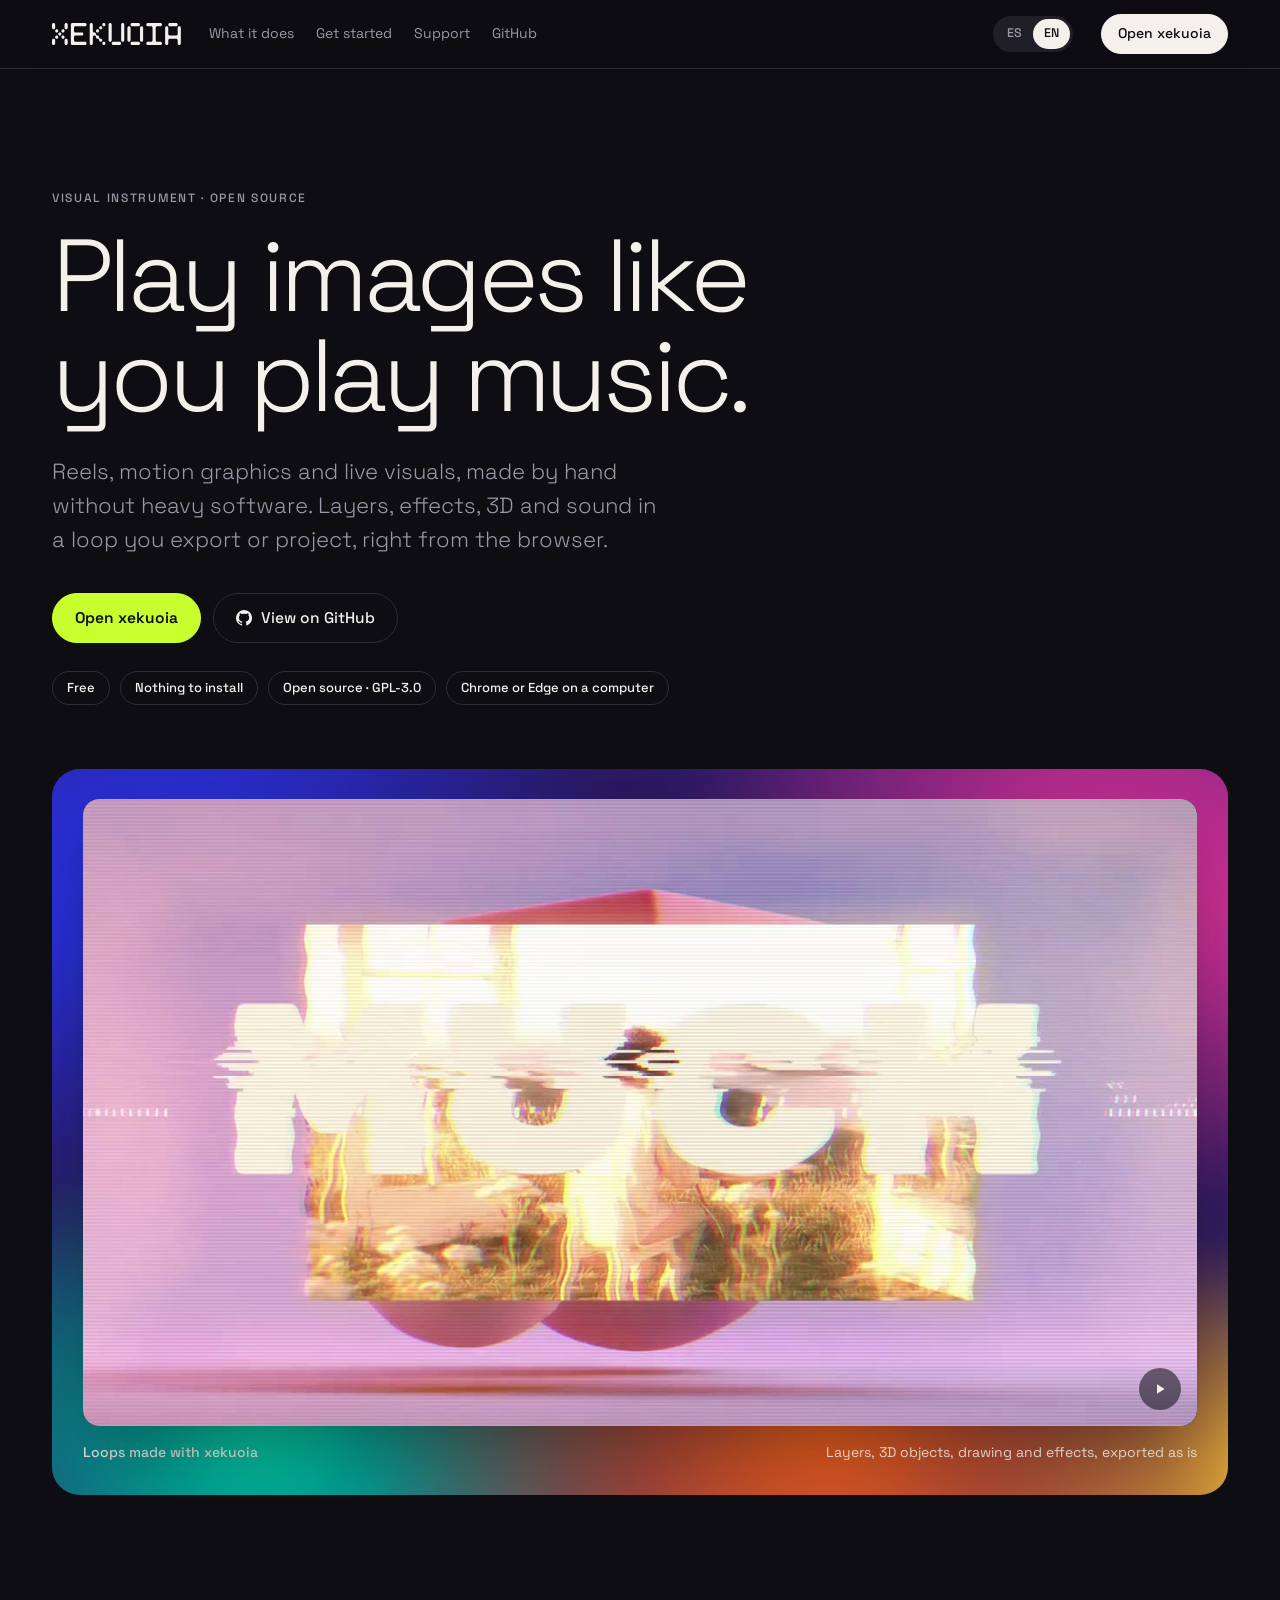
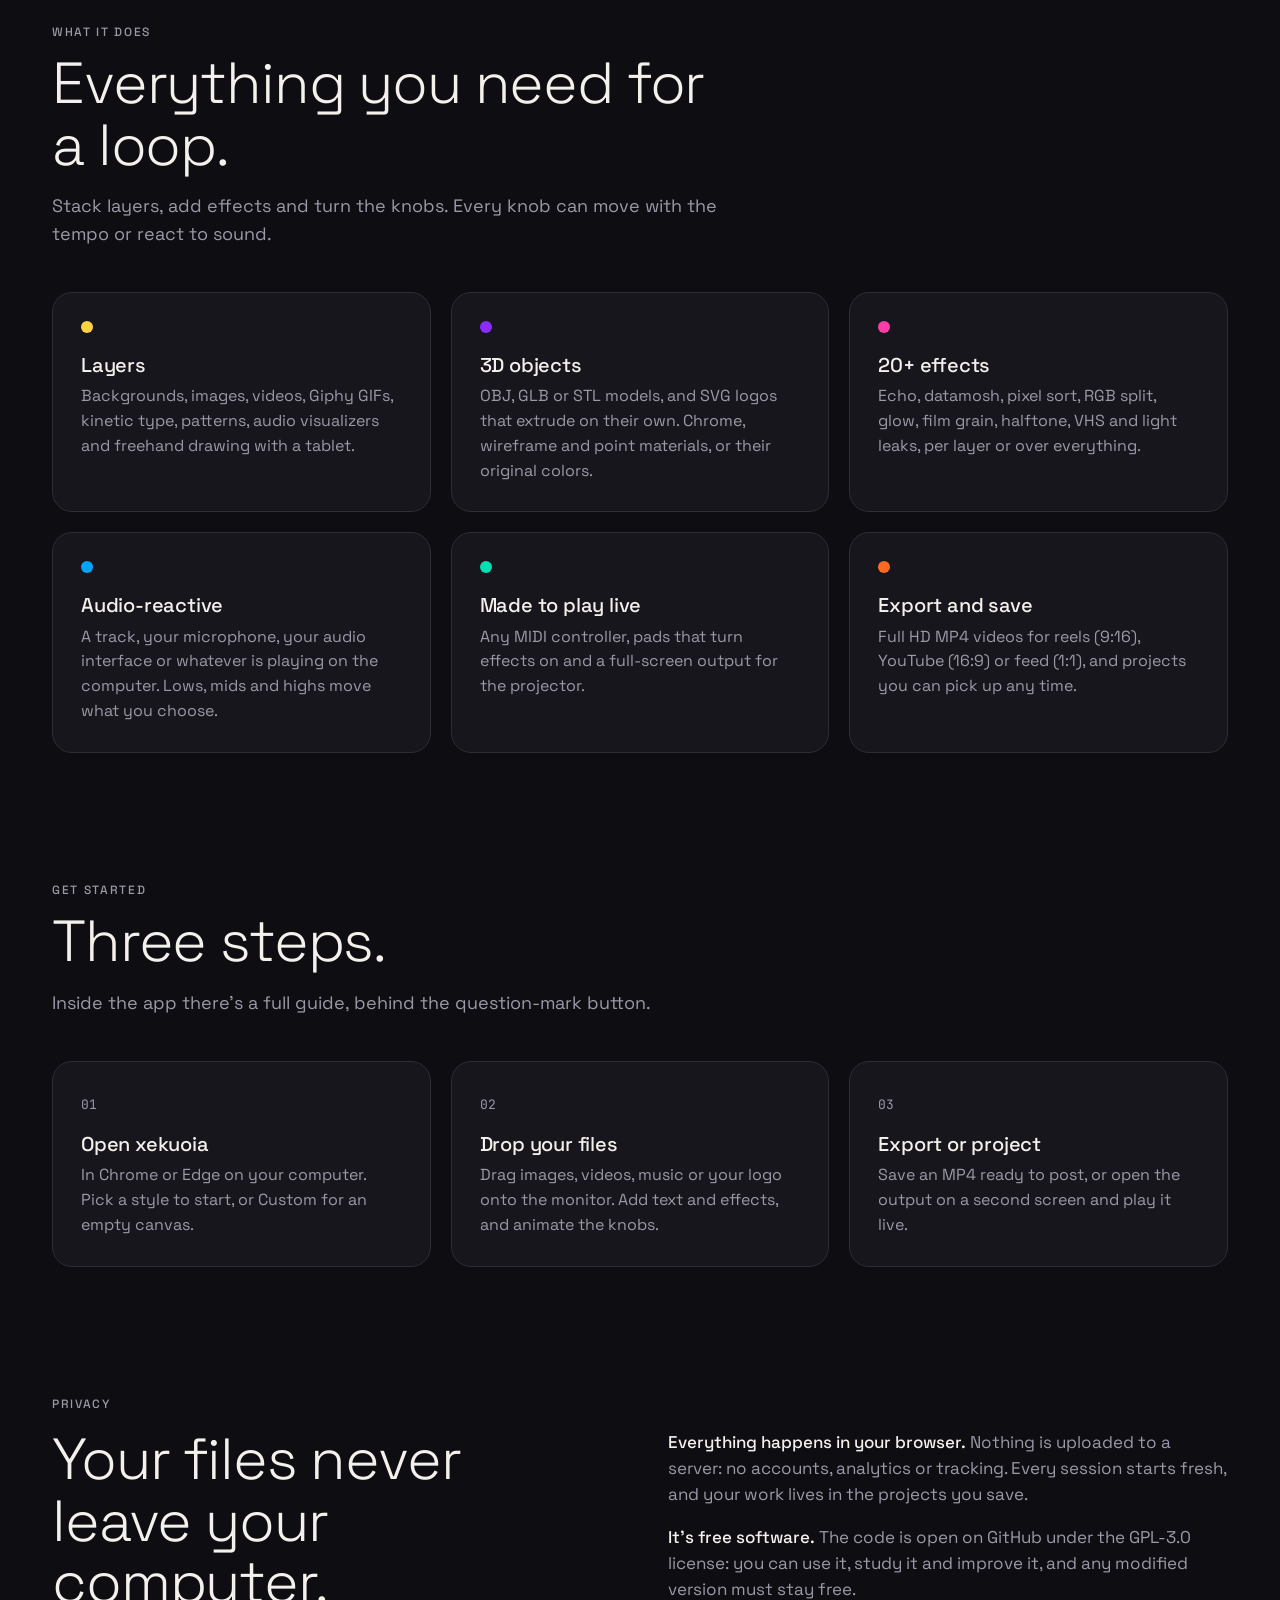
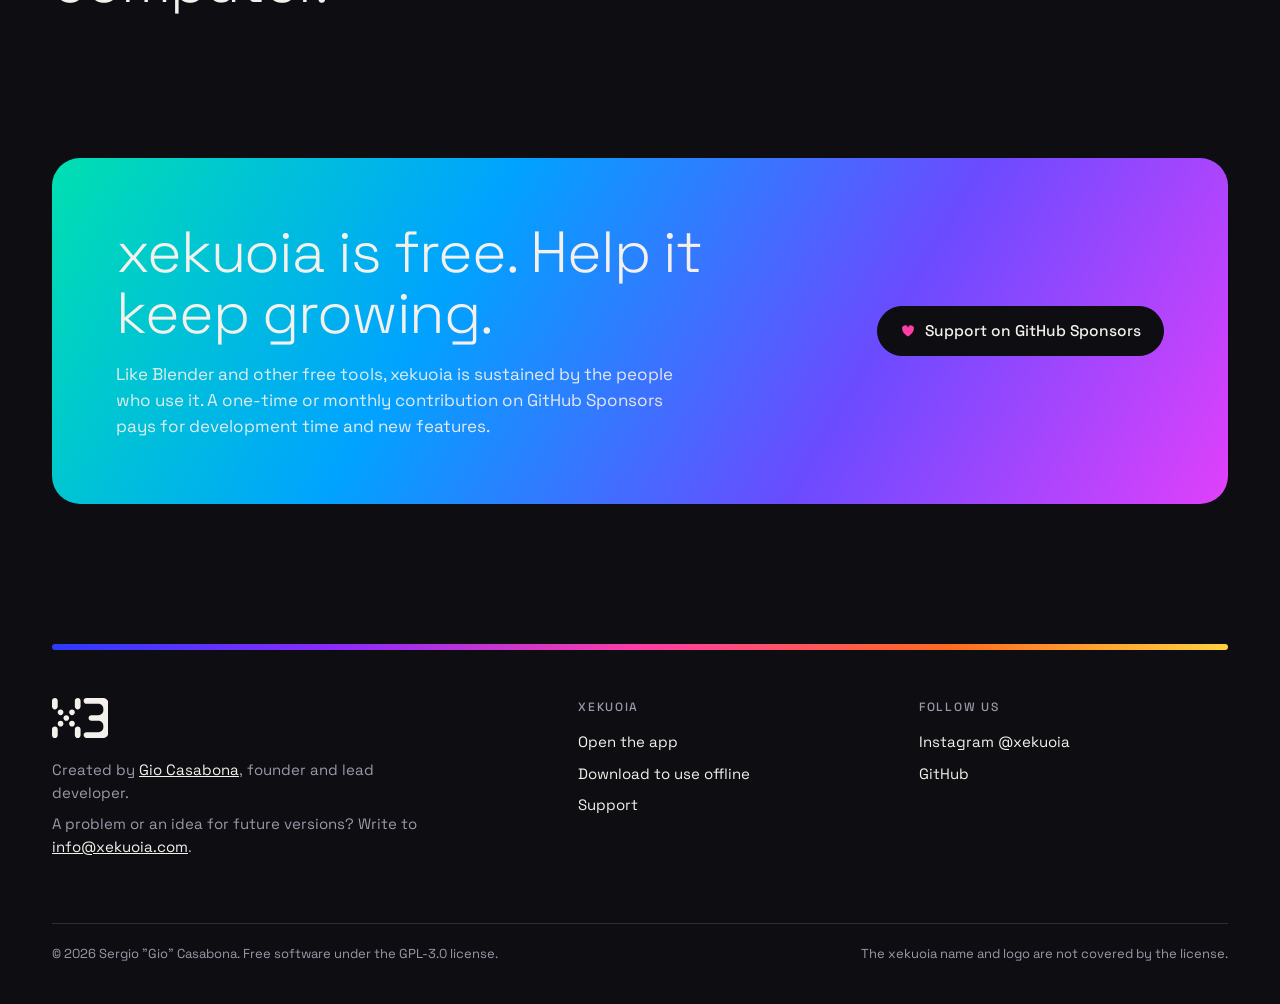
==== commit 75c4ce24: "Copyright a nombre legal: Sergio "Gio" Casabona Co-Authored-By: Claude Opus 5.5 <noreply@anthropic.c" ====
--- a/index.html
+++ b/index.html
@@ -159,7 +159,7 @@
     <div><h4>xekuoia</h4><ul><li><a href="app/" data-i="open3">Abrir la app</a></li><li><a href="app/index.html" download="xekuoia.html" data-i="dl">Descargar para usar sin conexión</a></li><li><a href="https://github.com/sponsors/xekuoia" target="_blank" rel="noopener noreferrer" data-i="nav3b">Apoyar</a></li></ul></div>
     <div><h4 data-i="fs">Seguinos</h4><ul><li><a href="https://www.instagram.com/xekuoia/" target="_blank" rel="noopener noreferrer">Instagram @xekuoia</a></li><li><a href="https://github.com/xekuoia/xekuoia" target="_blank" rel="noopener noreferrer">GitHub</a></li></ul></div>
   </div>
-  <div class="fbase"><span data-i="legal">© 2026 Gio Casabona. Software libre bajo la licencia GPL-3.0.</span><span data-i="legal2">El nombre y el logo de xekuoia no están incluidos en la licencia.</span></div>
+  <div class="fbase"><span data-i="legal">© 2026 Sergio "Gio" Casabona. Software libre bajo la licencia GPL-3.0.</span><span data-i="legal2">El nombre y el logo de xekuoia no están incluidos en la licencia.</span></div>
 </div></footer>
 
 <script>
@@ -181,7 +181,7 @@
 p2t:'<strong>It’s free software.</strong> The code is open on GitHub under the GPL-3.0 license: you can use it, study it and improve it, and any modified version must stay free.',
 dh:'xekuoia is free. Help it keep growing.',dp:'Like Blender and other free tools, xekuoia is sustained by the people who use it. A one-time or monthly contribution on GitHub Sponsors pays for development time and new features.',dbtn:'Support on GitHub Sponsors',
 made:'Created by <a href="https://www.instagram.com/giocasabona/" target="_blank" rel="noopener noreferrer">Gio Casabona</a>, founder and lead developer.',mail:'A problem or an idea for future versions? Write to <a href="mailto:info@xekuoia.com">info@xekuoia.com</a>.',
-open3:'Open the app',dl:'Download to use offline',nav3b:'Support',fs:'Follow us',legal:'© 2026 Gio Casabona. Free software under the GPL-3.0 license.',legal2:'The xekuoia name and logo are not covered by the license.',
+open3:'Open the app',dl:'Download to use offline',nav3b:'Support',fs:'Follow us',legal:'© 2026 Sergio "Gio" Casabona. Free software under the GPL-3.0 license.',legal2:'The xekuoia name and logo are not covered by the license.',
 reel:'Reel of loops made with xekuoia',pause:'Pause the video',play:'Play the video'};
 const ES={reel:'Reel de loops hechos con xekuoia',pause:'Pausar el video',play:'Reproducir el video'};document.querySelectorAll('[data-i]').forEach(e=>ES[e.dataset.i]=e.innerHTML);
 let LG='es';const vid=document.getElementById('reel'),rb=document.getElementById('reelBtn');
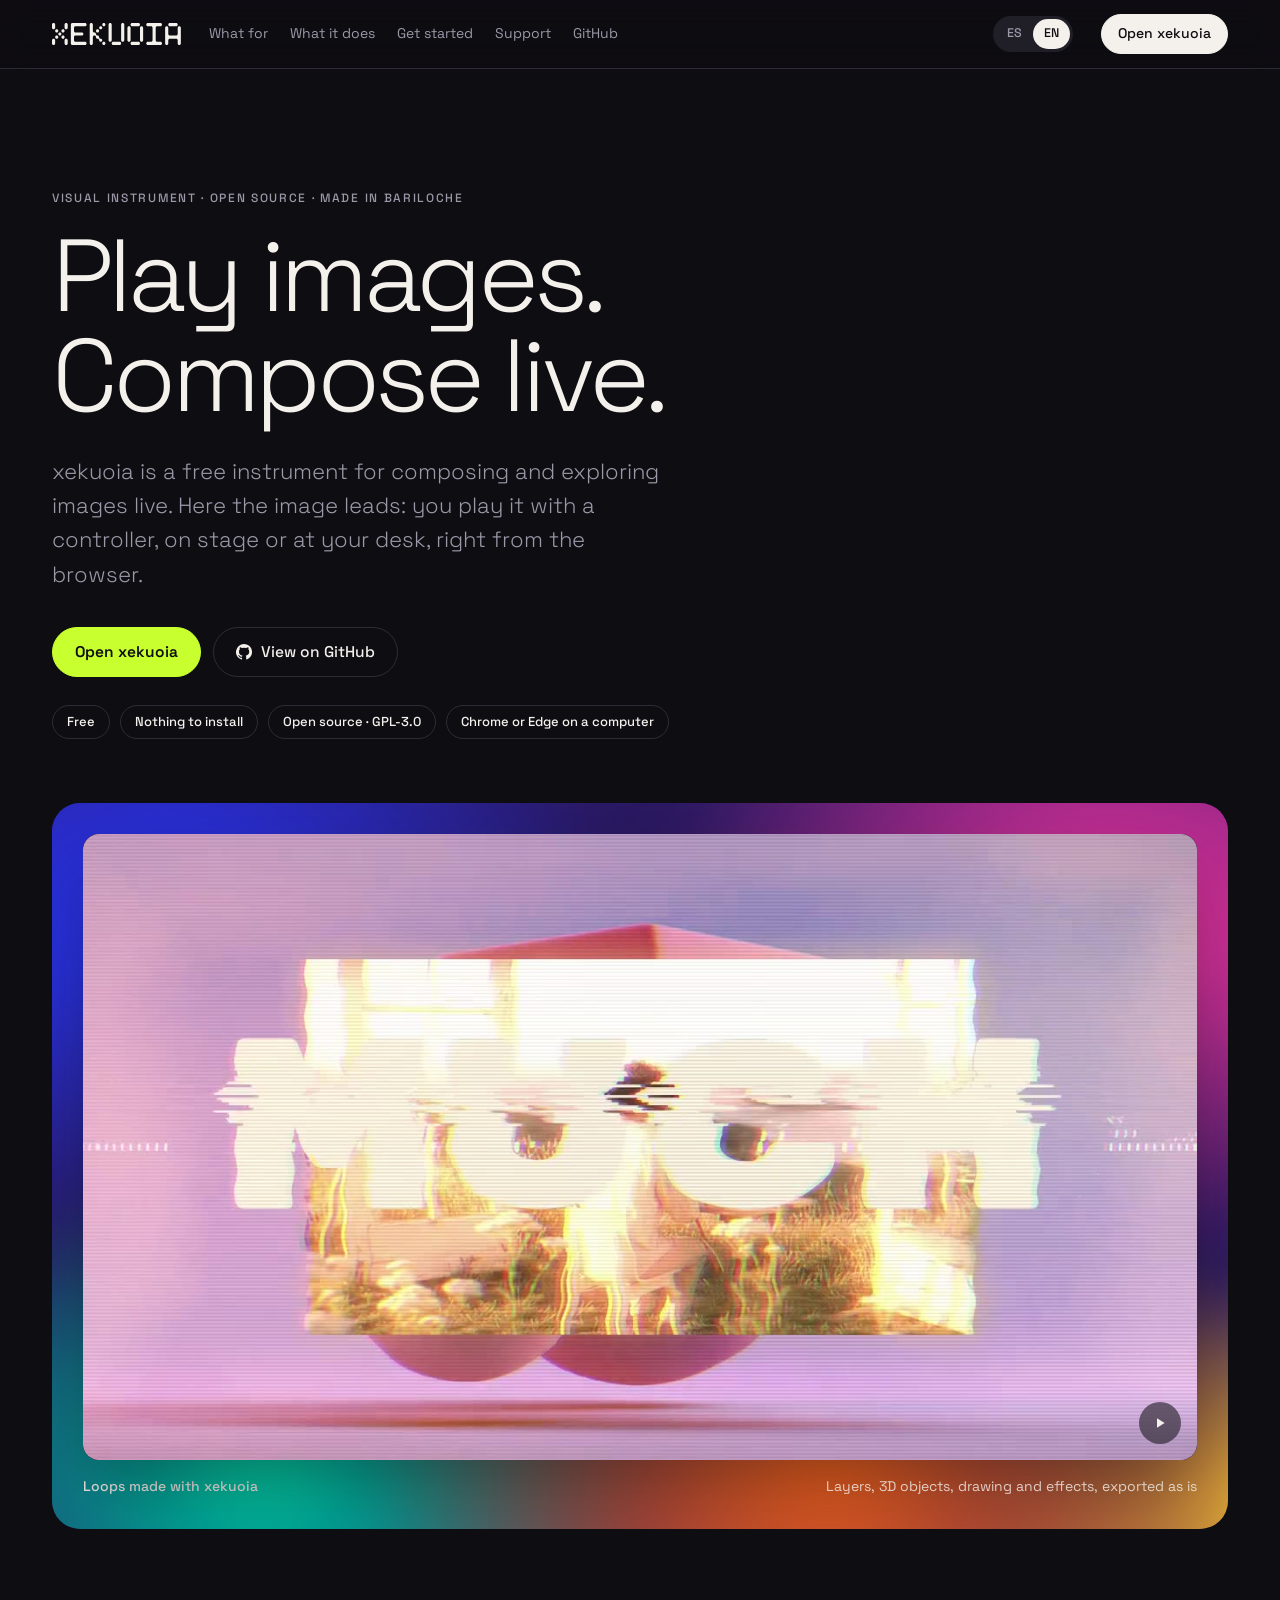
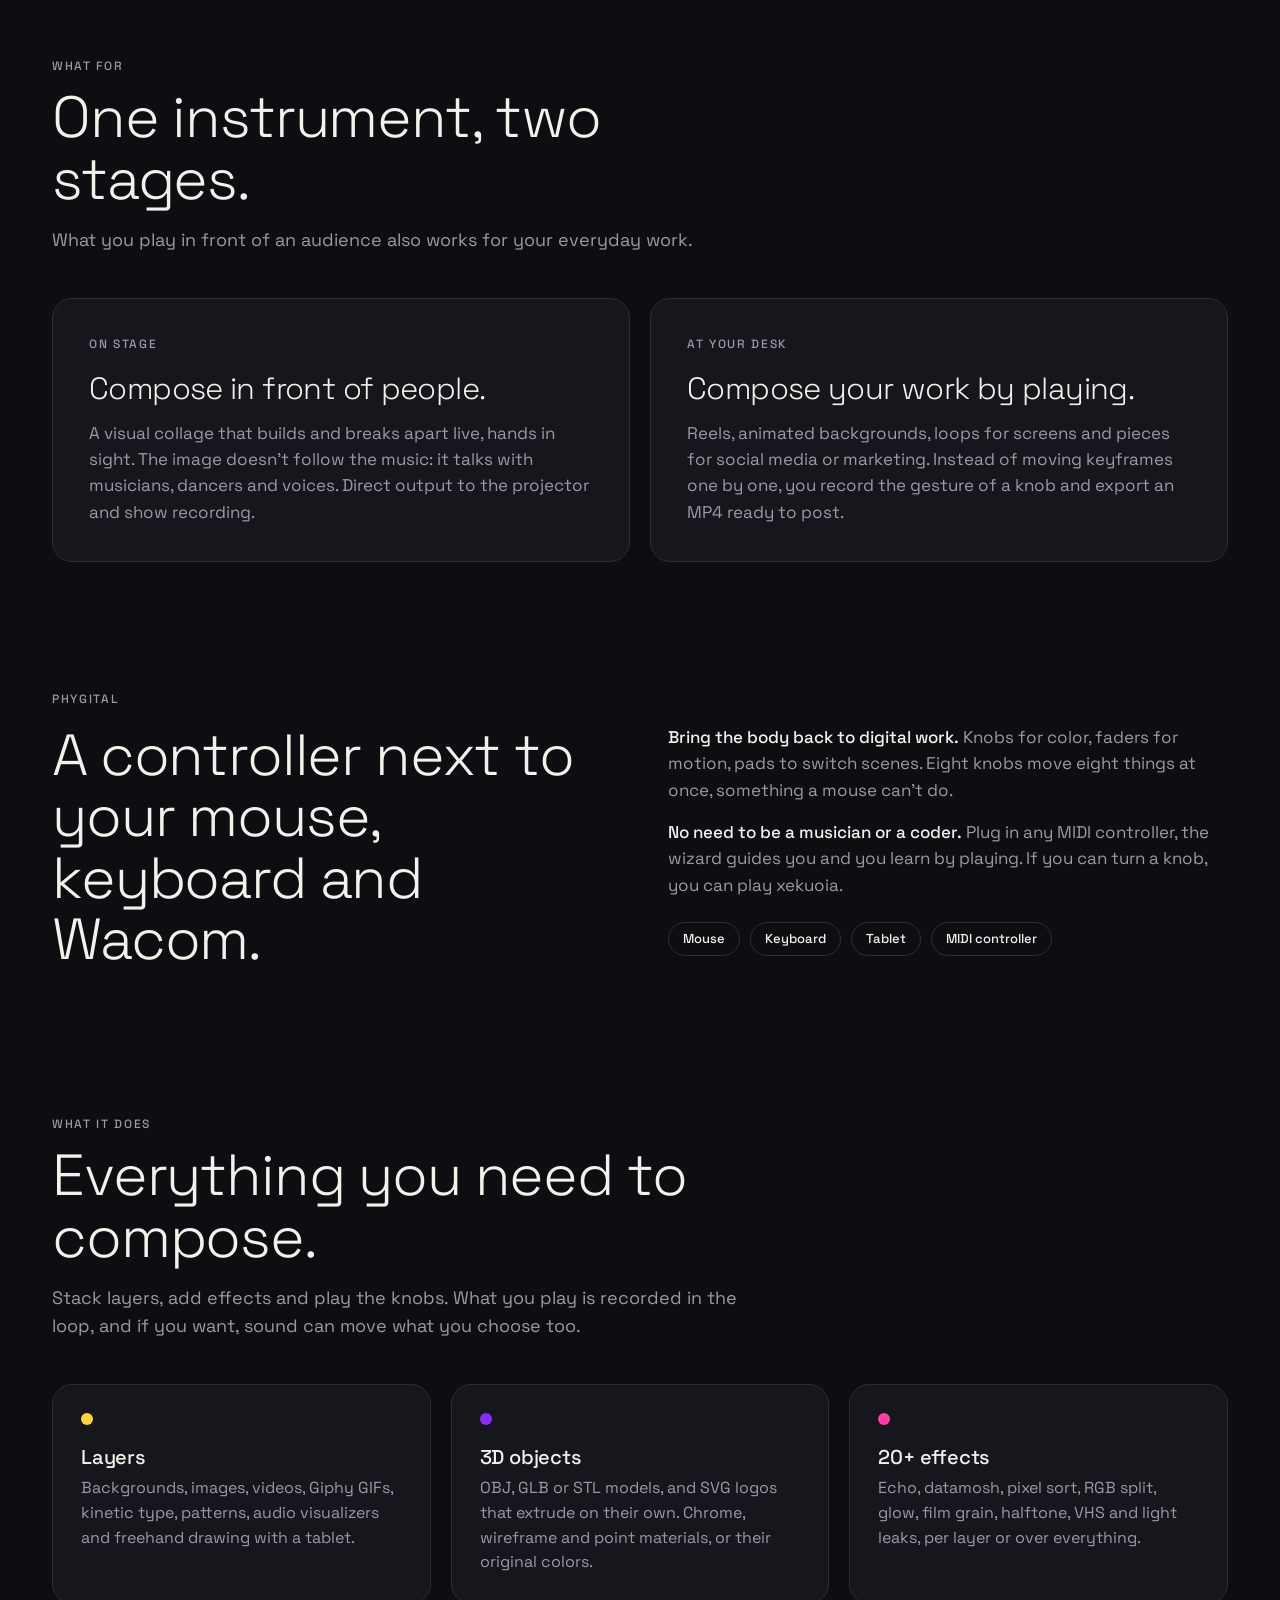
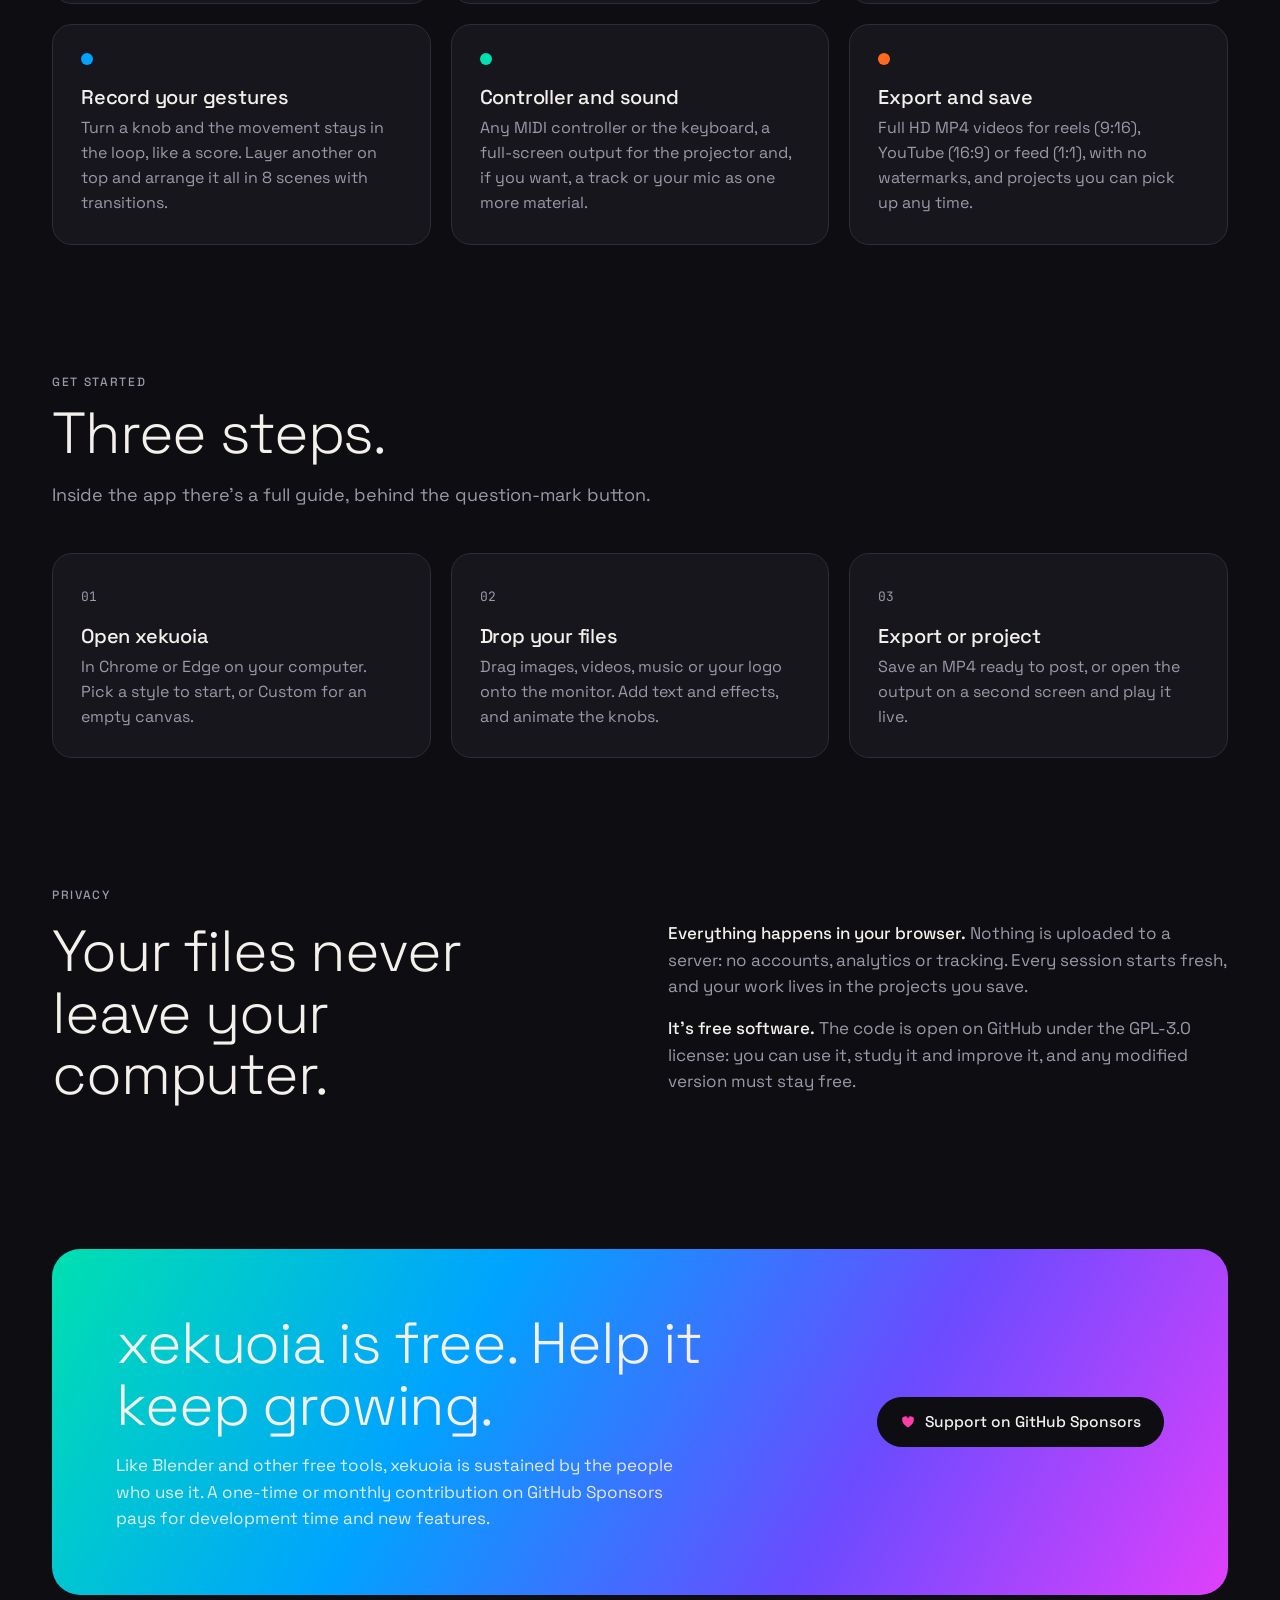
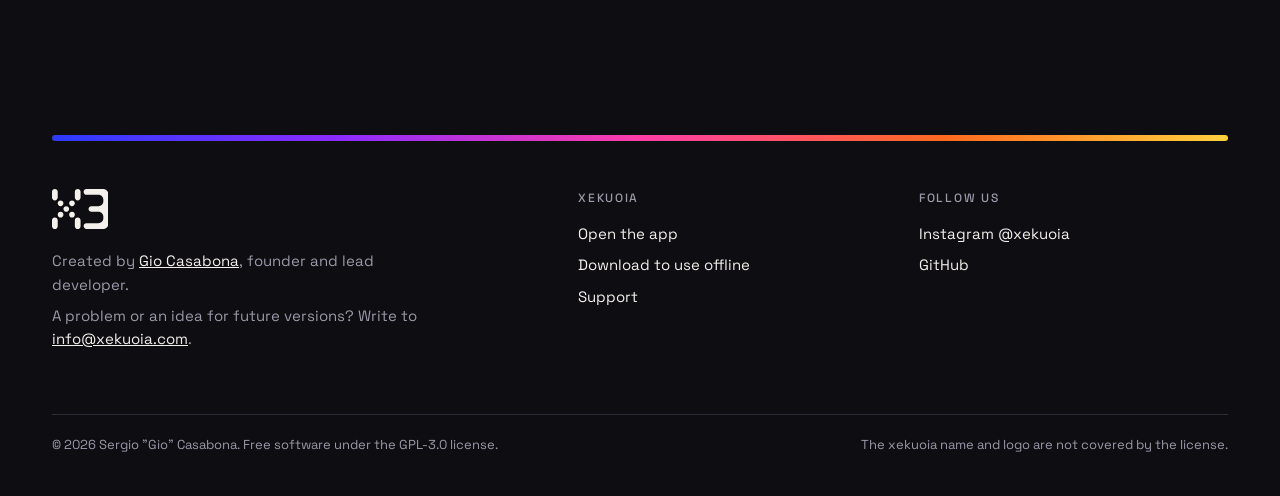
==== commit 5427bf60: "Landing: nueva narrativa "Tocá imágenes. Componé en vivo." Instrumento de composición visual en vivo" ====
--- a/index.html
+++ b/index.html
@@ -3,10 +3,10 @@
 <head>
 <meta charset="utf-8">
 <meta name="viewport" content="width=device-width,initial-scale=1">
-<title>xekuoia: un instrumento visual en tu navegador</title>
-<meta name="description" content="Creá reels, motion graphics y visuales en vivo desde el navegador. Gratis, libre y sin instalar nada.">
+<title>xekuoia: tocá imágenes, componé en vivo</title>
+<meta name="description" content="Un instrumento libre para componer y explorar imágenes en vivo: shows, reels y fondos animados, tocados con un controlador desde el navegador. Gratis, open source y hecho en Bariloche.">
 <meta property="og:title" content="xekuoia">
-<meta property="og:description" content="Un instrumento visual para crear motion graphics y visuales en vivo desde el navegador.">
+<meta property="og:description" content="Tocá imágenes. Componé en vivo. Un instrumento libre para componer imágenes en el escenario o en tu escritorio.">
 <meta property="og:image" content="https://xekuoia.com/assets/og.jpg">
 <meta property="og:url" content="https://xekuoia.com/">
 <meta name="twitter:card" content="summary_large_image">
@@ -65,6 +65,9 @@
 /* sections */
 .sec{padding:128px 0 0}.sec>.wrap>header{margin-bottom:44px}
 .grid3{display:grid;grid-template-columns:repeat(3,minmax(0,1fr));gap:20px}
+.grid2{display:grid;grid-template-columns:repeat(2,minmax(0,1fr));gap:20px}
+.mode{padding:36px}.mode .eyebrow{display:block;margin-bottom:18px}.mode h3{font-size:clamp(24px,2.4vw,32px);font-weight:300;letter-spacing:-.02em;line-height:1.1;margin-bottom:14px}.mode p{color:var(--muted)}
+.tools{display:flex;flex-wrap:wrap;gap:10px;margin-top:24px}
 .card{background:var(--surface);border:1px solid var(--line);border-radius:var(--r)}
 .feat{padding:28px}.feat i{display:block;width:12px;height:12px;border-radius:50%;background:var(--c);margin-bottom:22px}
 .feat p{color:var(--muted);font-size:16px;margin-top:8px}
@@ -83,7 +86,7 @@
 .fcols h4{font-size:12px;font-weight:500;letter-spacing:.14em;text-transform:uppercase;color:var(--muted);margin-bottom:14px}
 .fcols ul{list-style:none;padding:0;display:flex;flex-direction:column;gap:8px}.fcols ul a{text-decoration:none}.fcols ul a:hover{text-decoration:underline;text-underline-offset:3px}
 .fbase{display:flex;justify-content:space-between;gap:12px;margin-top:56px;padding-top:20px;border-top:1px solid var(--line);font-size:13px;color:var(--muted);flex-wrap:wrap}
-@media (max-width:960px){.grid3{grid-template-columns:1fr 1fr}.split,.support,.fcols{grid-template-columns:1fr}nav.top ul{display:none}nav.top .wrap{justify-content:space-between}}
+@media (max-width:960px){.grid3{grid-template-columns:1fr 1fr}.grid2{grid-template-columns:1fr}.split,.support,.fcols{grid-template-columns:1fr}nav.top ul{display:none}nav.top .wrap{justify-content:space-between}}
 @media (max-width:600px){.wrap{padding:0 16px}.grid3{grid-template-columns:1fr}.hero{padding-top:72px}.sec{padding-top:88px}nav.top .btn{display:none}}
 @media (prefers-reduced-motion:reduce){.drift{animation:none}}
 </style>
@@ -92,35 +95,52 @@
 <a class="skip" href="#main" data-i="skip">Saltar al contenido</a>
 <nav class="top" aria-label="Principal"><div class="wrap">
   <a href="#" aria-label="xekuoia, inicio"><svg class="nl" viewBox="0 0 768.75 131.25" fill="currentColor" role="img" aria-label="xekuoia" xmlns="http://www.w3.org/2000/svg"><path d="M759 131.25C754.029 131.25 750 127.221 750 122.25V112.5V102.75C750 97.7794 745.971 93.75 741 93.75H731.25H712.5H702.75C697.779 93.75 693.75 97.7794 693.75 102.75V112.5V122.25C693.75 127.221 689.721 131.25 684.75 131.25H684C679.029 131.25 675 127.221 675 122.25V112.5V93.75V75V56.25V37.5V27.75C675 22.7794 679.029 18.75 684 18.75H684.75C689.721 18.75 693.75 22.7794 693.75 27.75V37.5V56.25V66C693.75 70.9706 697.779 75 702.75 75H712.5H731.25H741C745.971 75 750 70.9706 750 66V56.25V37.5V27.75C750 22.7794 754.029 18.75 759 18.75H759.75C764.721 18.75 768.75 22.7794 768.75 27.75V37.5V56.25V75V93.75V112.5V122.25C768.75 127.221 764.721 131.25 759.75 131.25H759ZM750 9.75C750 14.7206 745.971 18.75 741 18.75H731.25H712.5H702.75C697.779 18.75 693.75 14.7206 693.75 9.75V9C693.75 4.02944 697.779 0 702.75 0H712.5H731.25H741C745.971 0 750 4.02944 750 9V9.75Z"/><path d="M637.5 112.5H647.25C652.221 112.5 656.25 116.529 656.25 121.5V122.25C656.25 127.221 652.221 131.25 647.25 131.25H637.5H618.75H600H581.25H571.5C566.529 131.25 562.5 127.221 562.5 122.25V121.5C562.5 116.529 566.529 112.5 571.5 112.5H581.25H591C595.971 112.5 600 108.471 600 103.5V93.75V75V56.25V37.5V27.75C600 22.7794 595.971 18.75 591 18.75H581.25H571.5C566.529 18.75 562.5 14.7206 562.5 9.75V9C562.5 4.02944 566.529 0 571.5 0H581.25H600H618.75H637.5H647.25C652.221 0 656.25 4.02944 656.25 9V9.75C656.25 14.7206 652.221 18.75 647.25 18.75H637.5H627.75C622.779 18.75 618.75 22.7794 618.75 27.75V37.5V56.25V75V93.75V103.5C618.75 108.471 622.779 112.5 627.75 112.5H637.5Z"/><path d="M506.25 112.5H516C520.971 112.5 525 116.529 525 121.5V122.25C525 127.221 520.971 131.25 516 131.25H506.25H487.5H477.75C472.779 131.25 468.75 127.221 468.75 122.25V121.5C468.75 116.529 472.779 112.5 477.75 112.5H487.5H506.25ZM534 112.5C529.029 112.5 525 108.471 525 103.5V93.75V75V56.25V37.5V27.75C525 22.7794 529.029 18.75 534 18.75H534.75C539.721 18.75 543.75 22.7794 543.75 27.75V37.5V56.25V75V93.75V103.5C543.75 108.471 539.721 112.5 534.75 112.5H534ZM468.75 103.5C468.75 108.471 464.721 112.5 459.75 112.5H459C454.029 112.5 450 108.471 450 103.5V93.75V75V56.25V37.5V27.75C450 22.7794 454.029 18.75 459 18.75H459.75C464.721 18.75 468.75 22.7794 468.75 27.75V37.5V56.25V75V93.75V103.5ZM525 9.75C525 14.7206 520.971 18.75 516 18.75H506.25H487.5H477.75C472.779 18.75 468.75 14.7206 468.75 9.75V9C468.75 4.02944 472.779 0 477.75 0H487.5H506.25H516C520.971 0 525 4.02944 525 9V9.75Z"/><path d="M393.75 112.5H403.5C408.471 112.5 412.5 116.529 412.5 121.5V122.25C412.5 127.221 408.471 131.25 403.5 131.25H393.75H375H365.25C360.279 131.25 356.25 127.221 356.25 122.25V121.5C356.25 116.529 360.279 112.5 365.25 112.5H375H393.75ZM421.5 112.5C416.529 112.5 412.5 108.471 412.5 103.5V93.75V75V56.25V37.5V18.75V9C412.5 4.02944 416.529 0 421.5 0H422.25C427.221 0 431.25 4.02944 431.25 9V18.75V37.5V56.25V75V93.75V103.5C431.25 108.471 427.221 112.5 422.25 112.5H421.5ZM356.25 103.5C356.25 108.471 352.221 112.5 347.25 112.5H346.5C341.529 112.5 337.5 108.471 337.5 103.5V93.75V75V56.25V37.5V18.75V9C337.5 4.02944 341.529 0 346.5 0H347.25C352.221 0 356.25 4.02944 356.25 9V18.75V37.5V56.25V75V93.75V103.5Z"/><path d="M309 131.25C304.029 131.25 300 127.221 300 122.25V121.5C300 116.529 304.029 112.5 309 112.5H309.75C314.721 112.5 318.75 116.529 318.75 121.5V122.25C318.75 127.221 314.721 131.25 309.75 131.25H309ZM234 131.25C229.029 131.25 225 127.221 225 122.25V112.5V93.75V75V56.25V37.5V18.75V9C225 4.02944 229.029 0 234 0H234.75C239.721 0 243.75 4.02944 243.75 9V18.75V37.5V47.25C243.75 52.2206 247.779 56.25 252.75 56.25H253.5C258.471 56.25 262.5 60.2794 262.5 65.25V66C262.5 70.9706 266.529 75 271.5 75H272.25C277.221 75 281.25 79.0294 281.25 84V84.75C281.25 89.7206 285.279 93.75 290.25 93.75H291C295.971 93.75 300 97.7794 300 102.75V103.5C300 108.471 295.971 112.5 291 112.5H290.25C285.279 112.5 281.25 108.471 281.25 103.5V102.75C281.25 97.7794 277.221 93.75 272.25 93.75H271.5C266.529 93.75 262.5 89.7206 262.5 84.75V84C262.5 79.0294 258.471 75 253.5 75H252.75C247.779 75 243.75 79.0294 243.75 84V93.75V112.5V122.25C243.75 127.221 239.721 131.25 234.75 131.25H234ZM271.5 56.25C266.529 56.25 262.5 52.2206 262.5 47.25V46.5C262.5 41.5294 266.529 37.5 271.5 37.5H272.25C277.221 37.5 281.25 41.5294 281.25 46.5V47.25C281.25 52.2206 277.221 56.25 272.25 56.25H271.5ZM290.25 37.5C285.279 37.5 281.25 33.4706 281.25 28.5V27.75C281.25 22.7794 285.279 18.75 290.25 18.75H291C295.971 18.75 300 22.7794 300 27.75V28.5C300 33.4706 295.971 37.5 291 37.5H290.25ZM309 18.75C304.029 18.75 300 14.7206 300 9.75V9C300 4.02944 304.029 0 309 0H309.75C314.721 0 318.75 4.02944 318.75 9V9.75C318.75 14.7206 314.721 18.75 309.75 18.75H309Z"/><path d="M187.5 112.5H197.25C202.221 112.5 206.25 116.529 206.25 121.5V122.25C206.25 127.221 202.221 131.25 197.25 131.25H187.5H168.75H150H131.25H121.5C116.529 131.25 112.5 127.221 112.5 122.25V112.5V93.75V75V56.25V37.5V18.75V9C112.5 4.02944 116.529 0 121.5 0H131.25H150H168.75H187.5H197.25C202.221 0 206.25 4.02944 206.25 9V9.75C206.25 14.7206 202.221 18.75 197.25 18.75H187.5H168.75H150H140.25C135.279 18.75 131.25 22.7794 131.25 27.75V37.5V47.25C131.25 52.2206 135.279 56.25 140.25 56.25H150H168.75H178.5C183.471 56.25 187.5 60.2794 187.5 65.25V66C187.5 70.9706 183.471 75 178.5 75H168.75H150H140.25C135.279 75 131.25 79.0294 131.25 84V93.75V103.5C131.25 108.471 135.279 112.5 140.25 112.5H150H168.75H187.5Z"/><path d="M84 131.25C79.0294 131.25 75 127.221 75 122.25V112.5V102.75C75 97.7794 79.0294 93.75 84 93.75H84.75C89.7206 93.75 93.75 97.7794 93.75 102.75V112.5V122.25C93.75 127.221 89.7206 131.25 84.75 131.25H84ZM9 131.25C4.02944 131.25 0 127.221 0 122.25V112.5V102.75C0 97.7794 4.02944 93.75 9 93.75H9.75C14.7206 93.75 18.75 97.7794 18.75 102.75V112.5V122.25C18.75 127.221 14.7206 131.25 9.75 131.25H9ZM75 84.75C75 89.7206 70.9706 93.75 66 93.75H65.25C60.2794 93.75 56.25 89.7206 56.25 84.75V84C56.25 79.0294 60.2794 75 65.25 75H66C70.9706 75 75 79.0294 75 84V84.75ZM27.75 93.75C22.7794 93.75 18.75 89.7206 18.75 84.75V84C18.75 79.0294 22.7794 75 27.75 75H28.5C33.4706 75 37.5 79.0294 37.5 84V84.75C37.5 89.7206 33.4706 93.75 28.5 93.75H27.75ZM46.5 75C41.5294 75 37.5 70.9706 37.5 66V65.25C37.5 60.2794 41.5294 56.25 46.5 56.25H47.25C52.2206 56.25 56.25 60.2794 56.25 65.25V66C56.25 70.9706 52.2206 75 47.25 75H46.5ZM65.25 56.25C60.2794 56.25 56.25 52.2206 56.25 47.25V46.5C56.25 41.5294 60.2794 37.5 65.25 37.5H66C70.9706 37.5 75 41.5294 75 46.5V47.25C75 52.2206 70.9706 56.25 66 56.25H65.25ZM37.5 47.25C37.5 52.2206 33.4706 56.25 28.5 56.25H27.75C22.7794 56.25 18.75 52.2206 18.75 47.25V46.5C18.75 41.5294 22.7794 37.5 27.75 37.5H28.5C33.4706 37.5 37.5 41.5294 37.5 46.5V47.25ZM84 37.5C79.0294 37.5 75 33.4706 75 28.5V18.75V9C75 4.02944 79.0294 0 84 0H84.75C89.7206 0 93.75 4.02944 93.75 9V18.75V28.5C93.75 33.4706 89.7206 37.5 84.75 37.5H84ZM18.75 28.5C18.75 33.4706 14.7206 37.5 9.75 37.5H9C4.02944 37.5 0 33.4706 0 28.5V18.75V9C0 4.02944 4.02944 0 9 0H9.75C14.7206 0 18.75 4.02944 18.75 9V18.75V28.5Z"/></svg></a>
-  <ul><li><a href="#que-hace" data-i="nav1">Qué hace</a></li><li><a href="#empezar" data-i="nav2">Cómo empezar</a></li><li><a href="#apoyar" data-i="nav3">Apoyar</a></li><li><a href="https://github.com/xekuoia/xekuoia" target="_blank" rel="noopener noreferrer">GitHub</a></li></ul>
+  <ul><li><a href="#para-que" data-i="nav0">Para qué</a></li><li><a href="#que-hace" data-i="nav1">Qué hace</a></li><li><a href="#empezar" data-i="nav2">Cómo empezar</a></li><li><a href="#apoyar" data-i="nav3">Apoyar</a></li><li><a href="https://github.com/xekuoia/xekuoia" target="_blank" rel="noopener noreferrer">GitHub</a></li></ul>
   <div class="lang" role="group" aria-label="Idioma / Language"><button data-lang="es" aria-pressed="true">ES</button><button data-lang="en" aria-pressed="false">EN</button></div>
   <a class="btn primary sm" href="app/" data-i="open">Abrir xekuoia</a>
 </div></nav>
 
 <main id="main">
 <section class="hero"><div class="wrap">
-  <p class="eyebrow" data-i="eye">Instrumento visual · Open source</p>
-  <h1 data-i="h1">Tocá imágenes como se toca música.</h1>
-  <p class="lede" data-i="lede">Reels, motion graphics y visuales en vivo, hechos a mano y sin software pesado. Capas, efectos, 3D y sonido en un loop que exportás o proyectás, directo desde el navegador.</p>
+  <p class="eyebrow" data-i="eye">Instrumento visual · Open source · Hecho en Bariloche</p>
+  <h1 data-i="h1">Tocá imágenes. Componé en vivo.</h1>
+  <p class="lede" data-i="lede">xekuoia es un instrumento libre para componer y explorar imágenes en vivo. Acá la imagen es la voz principal: la tocás con un controlador, en un escenario o en tu escritorio, directo desde el navegador.</p>
   <div class="ctas"><a class="btn accent" href="app/" data-i="open2">Abrir xekuoia</a><a class="btn ghost" href="https://github.com/xekuoia/xekuoia" target="_blank" rel="noopener noreferrer"><svg viewBox="0 0 16 16" aria-hidden="true"><path fill="currentColor" d="M8 0a8 8 0 0 0-2.5 15.6c.4 0 .5-.2.5-.4v-1.5c-2.2.5-2.7-1-2.7-1-.4-.9-.9-1.2-.9-1.2-.7-.5.1-.5.1-.5.8.1 1.2.8 1.2.8.7 1.3 1.9.9 2.4.7 0-.5.3-.9.5-1.1-1.8-.2-3.6-.9-3.6-4 0-.9.3-1.6.8-2.1-.1-.2-.4-1 .1-2.1 0 0 .7-.2 2.2.8a7.5 7.5 0 0 1 4 0c1.5-1 2.2-.8 2.2-.8.4 1.1.2 1.9.1 2.1.5.6.8 1.3.8 2.1 0 3.1-1.9 3.8-3.6 4 .3.3.6.8.6 1.5v2.2c0 .2.1.5.6.4A8 8 0 0 0 8 0z"/></svg><span data-i="gh">Ver en GitHub</span></a></div>
   <div class="pills"><span class="pill" data-i="p1">Gratis</span><span class="pill" data-i="p2">Sin instalar nada</span><span class="pill">Open source · GPL-3.0</span><span class="pill" data-i="p4">Chrome o Edge en la compu</span></div>
 </div></section>
 
 <div class="wrap"><div class="band"><div class="drift" aria-hidden="true"></div>
-  <div class="reel"><video id="reel" src="assets/reel.mp4" poster="assets/reel-poster.jpg" width="1280" height="720" autoplay muted loop playsinline preload="metadata" aria-label="Reel de loops hechos con xekuoia"></video>
+  <div class="reel"><video id="reel" data-src="assets/reel.mp4" data-src-sm="assets/reel-sm.mp4" poster="assets/reel-poster.jpg" width="1280" height="720" muted loop playsinline preload="none" aria-label="Reel de loops hechos con xekuoia"></video>
   <button class="rbtn" id="reelBtn" type="button" aria-label="Pausar el video"><svg viewBox="0 0 16 16" aria-hidden="true"><path class="ip" d="M5 3.5h2v9H5zM9 3.5h2v9H9z" fill="currentColor"/><path class="ipl" d="M5 3.2v9.6L12.6 8z" fill="currentColor"/></svg></button></div>
   <div class="bandcap"><span data-i="cap1">Loops hechos con xekuoia</span><span data-i="cap2">Capas, objetos 3D, dibujo y efectos, exportados tal cual</span></div>
 </div></div>
 
+<section class="sec" id="para-que"><div class="wrap">
+  <header><p class="eyebrow" data-i="me">Para qué</p><h2 data-i="mh">Un instrumento, dos escenarios.</h2><p class="lede" data-i="mi">Lo mismo que tocás frente a la gente sirve para tu trabajo de todos los días.</p></header>
+  <div class="grid2">
+    <div class="card mode"><span class="eyebrow" data-i="m1e">En el escenario</span><h3 data-i="m1h">Componé frente a la gente.</h3><p data-i="m1">Un collage visual que se arma y se desarma en vivo, con las manos a la vista. La imagen no sigue a la música: dialoga con músicos, bailarines y voces. Salida directa al proyector y grabación del show.</p></div>
+    <div class="card mode"><span class="eyebrow" data-i="m2e">En tu escritorio</span><h3 data-i="m2h">Componé tu trabajo tocando.</h3><p data-i="m2">Reels, fondos animados, loops para pantallas y piezas para redes o marketing. En vez de mover cuadros clave uno por uno, grabás el gesto de una perilla y exportás un MP4 listo para publicar.</p></div>
+  </div>
+</div></section>
+
+<section class="sec"><div class="wrap split">
+  <div><p class="eyebrow" data-i="ye">Phygital</p><h2 data-i="yh">Un controlador al lado del mouse, el teclado y la Wacom.</h2></div>
+  <div style="padding-top:34px">
+    <p data-i="y1"><strong>Devolvele el cuerpo al trabajo digital.</strong> Perillas para el color, faders para el movimiento, pads para cambiar de escena. Con ocho perillas movés ocho cosas a la vez, algo que con un mouse no podés.</p>
+    <p data-i="y2"><strong>No hace falta ser músico ni programar.</strong> Conectás cualquier controlador MIDI, el asistente te guía y aprendés tocando. Si sabés girar una perilla, ya sabés tocar xekuoia.</p>
+    <div class="tools"><span class="pill" data-i="t1">Mouse</span><span class="pill" data-i="t2">Teclado</span><span class="pill" data-i="t3">Tableta</span><span class="pill" data-i="t4">Controlador MIDI</span></div>
+  </div>
+</div></section>
+
 <section class="sec" id="que-hace"><div class="wrap">
-  <header><p class="eyebrow" data-i="fe">Qué hace</p><h2 data-i="fh">Todo lo que necesitás para un loop.</h2><p class="lede" data-i="fi">Apilás capas, les sumás efectos y movés las perillas. Cada perilla se puede animar con el tempo o hacer reaccionar al sonido.</p></header>
+  <header><p class="eyebrow" data-i="fe">Qué hace</p><h2 data-i="fh">Todo lo que necesitás para componer.</h2><p class="lede" data-i="fi">Apilás capas, les sumás efectos y tocás las perillas. Lo que tocás queda grabado en el loop, y si querés, el sonido también puede mover lo que elijas.</p></header>
   <div class="grid3">
     <div class="card feat" style="--c:#FFD23F"><i></i><h3 data-i="f1h">Capas</h3><p data-i="f1">Fondos, imágenes, videos, GIFs de Giphy, texto cinético, tramas, visualizadores de audio y dibujo a mano alzada con tableta.</p></div>
     <div class="card feat" style="--c:#8A2BFF"><i></i><h3 data-i="f2h">Objetos 3D</h3><p data-i="f2">Modelos OBJ, GLB o STL, y logos SVG que se extruyen solos. Materiales cromo, alambre, puntos o sus colores originales.</p></div>
     <div class="card feat" style="--c:#FF3DA8"><i></i><h3 data-i="f3h">Más de 20 efectos</h3><p data-i="f3">Ecos, datamosh, pixel sort, RGB split, glow, grano fílmico, semitono, VHS y fugas de luz, por capa o sobre todo.</p></div>
-    <div class="card feat" style="--c:#00A3FF"><i></i><h3 data-i="f4h">Audio-reactivo</h3><p data-i="f4">Un track, tu micrófono, tu placa de audio o lo que esté sonando en la compu. Graves, medios y agudos mueven lo que elijas.</p></div>
-    <div class="card feat" style="--c:#00E0B0"><i></i><h3 data-i="f5h">Para tocar en vivo</h3><p data-i="f5">Cualquier controlador MIDI, pads que prenden efectos y una salida a pantalla completa para el proyector.</p></div>
-    <div class="card feat" style="--c:#FF6A1F"><i></i><h3 data-i="f6h">Exportá y guardá</h3><p data-i="f6">Videos MP4 en Full HD para reels (9:16), YouTube (16:9) o feed (1:1), y proyectos que retomás cuando quieras.</p></div>
+    <div class="card feat" style="--c:#00A3FF"><i></i><h3 data-i="f4h">Grabá tus gestos</h3><p data-i="f4">Tocás una perilla y el movimiento queda en el loop, como una partitura. Sumás otro encima y ordenás todo en 8 escenas con transiciones.</p></div>
+    <div class="card feat" style="--c:#00E0B0"><i></i><h3 data-i="f5h">Controlador y sonido</h3><p data-i="f5">Cualquier controlador MIDI o el teclado, una salida a pantalla completa para el proyector y, si querés, un track o tu micrófono como un material más.</p></div>
+    <div class="card feat" style="--c:#FF6A1F"><i></i><h3 data-i="f6h">Exportá y guardá</h3><p data-i="f6">Videos MP4 en Full HD para reels (9:16), YouTube (16:9) o feed (1:1), sin marcas de agua, y proyectos que retomás cuando quieras.</p></div>
   </div>
 </div></section>
 
@@ -163,16 +183,20 @@
 </div></footer>
 
 <script>
-const EN={skip:'Skip to content',nav1:'What it does',nav2:'Get started',nav3:'Support',open:'Open xekuoia',open2:'Open xekuoia',gh:'View on GitHub',
-eye:'Visual instrument · Open source',h1:'Play images like you play music.',lede:'Reels, motion graphics and live visuals, made by hand without heavy software. Layers, effects, 3D and sound in a loop you export or project, right from the browser.',
+const EN={skip:'Skip to content',nav0:'What for',nav1:'What it does',nav2:'Get started',nav3:'Support',open:'Open xekuoia',open2:'Open xekuoia',gh:'View on GitHub',
+eye:'Visual instrument · Open source · Made in Bariloche',h1:'Play images. Compose live.',lede:'xekuoia is a free instrument for composing and exploring images live. Here the image leads: you play it with a controller, on stage or at your desk, right from the browser.',
+me:'What for',mh:'One instrument, two stages.',mi:'What you play in front of an audience also works for your everyday work.',
+m1e:'On stage',m1h:'Compose in front of people.',m1:'A visual collage that builds and breaks apart live, hands in sight. The image doesn’t follow the music: it talks with musicians, dancers and voices. Direct output to the projector and show recording.',
+m2e:'At your desk',m2h:'Compose your work by playing.',m2:'Reels, animated backgrounds, loops for screens and pieces for social media or marketing. Instead of moving keyframes one by one, you record the gesture of a knob and export an MP4 ready to post.',
+ye:'Phygital',yh:'A controller next to your mouse, keyboard and Wacom.',y1:'<strong>Bring the body back to digital work.</strong> Knobs for color, faders for motion, pads to switch scenes. Eight knobs move eight things at once, something a mouse can’t do.',y2:'<strong>No need to be a musician or a coder.</strong> Plug in any MIDI controller, the wizard guides you and you learn by playing. If you can turn a knob, you can play xekuoia.',t1:'Mouse',t2:'Keyboard',t3:'Tablet',t4:'MIDI controller',
 p1:'Free',p2:'Nothing to install',p4:'Chrome or Edge on a computer',cap1:'Loops made with xekuoia',cap2:'Layers, 3D objects, drawing and effects, exported as is',
-fe:'What it does',fh:'Everything you need for a loop.',fi:'Stack layers, add effects and turn the knobs. Every knob can move with the tempo or react to sound.',
+fe:'What it does',fh:'Everything you need to compose.',fi:'Stack layers, add effects and play the knobs. What you play is recorded in the loop, and if you want, sound can move what you choose too.',
 f1h:'Layers',f1:'Backgrounds, images, videos, Giphy GIFs, kinetic type, patterns, audio visualizers and freehand drawing with a tablet.',
 f2h:'3D objects',f2:'OBJ, GLB or STL models, and SVG logos that extrude on their own. Chrome, wireframe and point materials, or their original colors.',
 f3h:'20+ effects',f3:'Echo, datamosh, pixel sort, RGB split, glow, film grain, halftone, VHS and light leaks, per layer or over everything.',
-f4h:'Audio-reactive',f4:'A track, your microphone, your audio interface or whatever is playing on the computer. Lows, mids and highs move what you choose.',
-f5h:'Made to play live',f5:'Any MIDI controller, pads that turn effects on and a full-screen output for the projector.',
-f6h:'Export and save',f6:'Full HD MP4 videos for reels (9:16), YouTube (16:9) or feed (1:1), and projects you can pick up any time.',
+f4h:'Record your gestures',f4:'Turn a knob and the movement stays in the loop, like a score. Layer another on top and arrange it all in 8 scenes with transitions.',
+f5h:'Controller and sound',f5:'Any MIDI controller or the keyboard, a full-screen output for the projector and, if you want, a track or your mic as one more material.',
+f6h:'Export and save',f6:'Full HD MP4 videos for reels (9:16), YouTube (16:9) or feed (1:1), with no watermarks, and projects you can pick up any time.',
 se:'Get started',sh:'Three steps.',si:'Inside the app there’s a full guide, behind the question-mark button.',
 s1h:'Open xekuoia',s1:'In Chrome or Edge on your computer. Pick a style to start, or Custom for an empty canvas.',
 s2h:'Drop your files',s2:'Drag images, videos, music or your logo onto the monitor. Add text and effects, and animate the knobs.',
@@ -187,10 +211,15 @@
 let LG='es';const vid=document.getElementById('reel'),rb=document.getElementById('reelBtn');
 function syncBtn(){const D=LG==='en'?EN:ES,p=vid.paused;rb.classList.toggle('paused',p);rb.setAttribute('aria-label',p?D.play:D.pause);}
 function setLang(l){LG=l;const D=l==='en'?EN:ES;document.documentElement.lang=l;document.querySelectorAll('[data-i]').forEach(e=>{if(D[e.dataset.i]!==undefined)e.innerHTML=D[e.dataset.i];});
-  vid.setAttribute('aria-label',D.reel);syncBtn();document.title=l==='en'?'xekuoia: a visual instrument in your browser':'xekuoia: un instrumento visual en tu navegador';
+  vid.setAttribute('aria-label',D.reel);syncBtn();document.title=l==='en'?'xekuoia: play images, compose live':'xekuoia: tocá imágenes, componé en vivo';
   document.querySelectorAll('.lang button').forEach(b=>b.setAttribute('aria-pressed',b.dataset.lang===l));try{localStorage.setItem('xekuoia-site-lang',l);}catch(e){}}
 rb.addEventListener('click',()=>{if(vid.paused)vid.play().catch(()=>{});else vid.pause();});vid.addEventListener('play',syncBtn);vid.addEventListener('pause',syncBtn);
-if(matchMedia('(prefers-reduced-motion: reduce)').matches){vid.removeAttribute('autoplay');vid.pause();}
+/* the reel only downloads when it's about to be seen: smaller file on phones or with data saver; it pauses off-screen */
+const RM=matchMedia('(prefers-reduced-motion: reduce)').matches,SAVE=!!(navigator.connection&&navigator.connection.saveData);let userPaused=RM,loaded=false;
+function loadReel(){if(loaded)return;loaded=true;vid.src=(innerWidth<=960||SAVE)?vid.dataset.srcSm:vid.dataset.src;vid.preload='auto';}
+rb.addEventListener('click',()=>{loadReel();userPaused=!vid.paused;},true);
+if('IntersectionObserver' in window){new IntersectionObserver(es=>{for(const e of es){if(e.isIntersecting){if(!SAVE)loadReel();if(loaded&&!userPaused)vid.play().catch(()=>{});}else if(loaded&&!vid.paused)vid.pause();}},{rootMargin:'300px 0px'}).observe(vid);}
+else{loadReel();if(!RM)vid.play().catch(()=>{});}
 syncBtn();
 document.querySelector('.lang').addEventListener('click',e=>{const b=e.target.closest('[data-lang]');if(b)setLang(b.dataset.lang);});
 let start='es';try{start=localStorage.getItem('xekuoia-site-lang')||(/^es/i.test(navigator.language||'')?'es':'en');}catch(e){}if(start==='en')setLang('en');
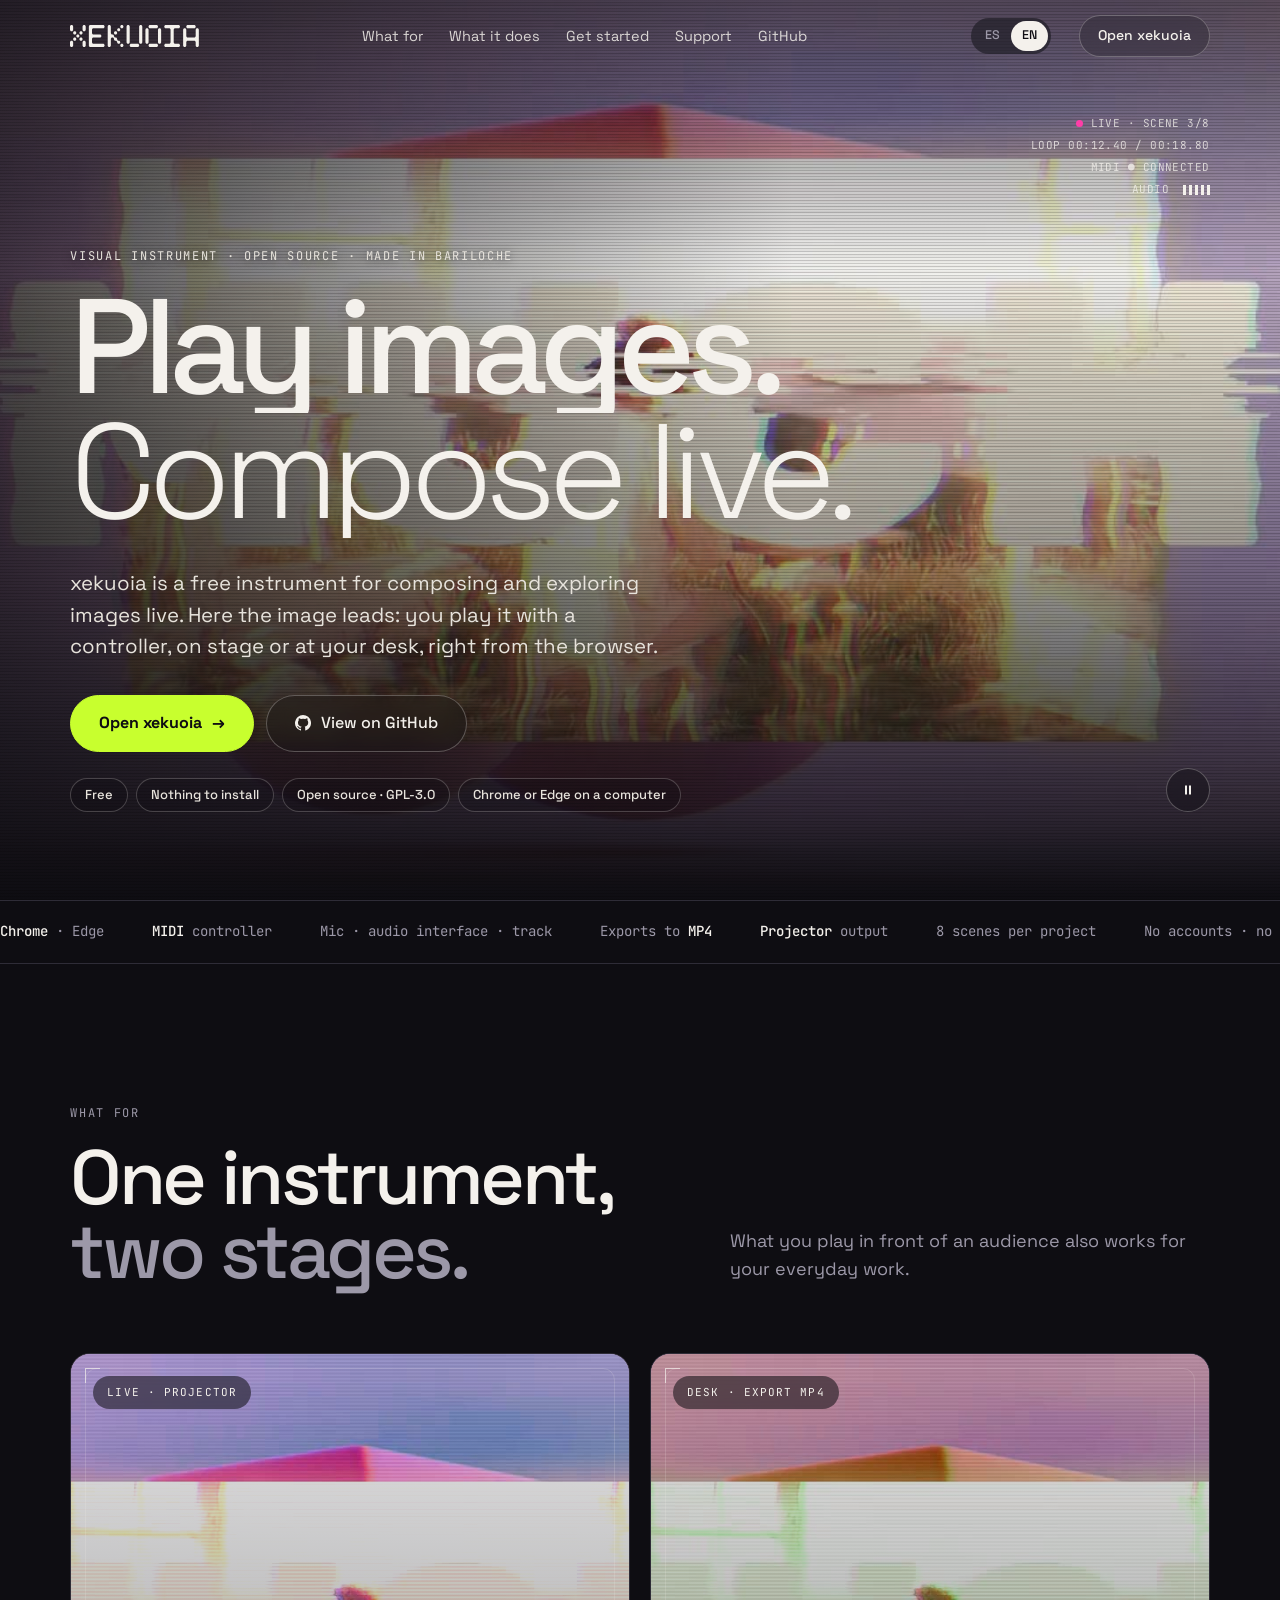
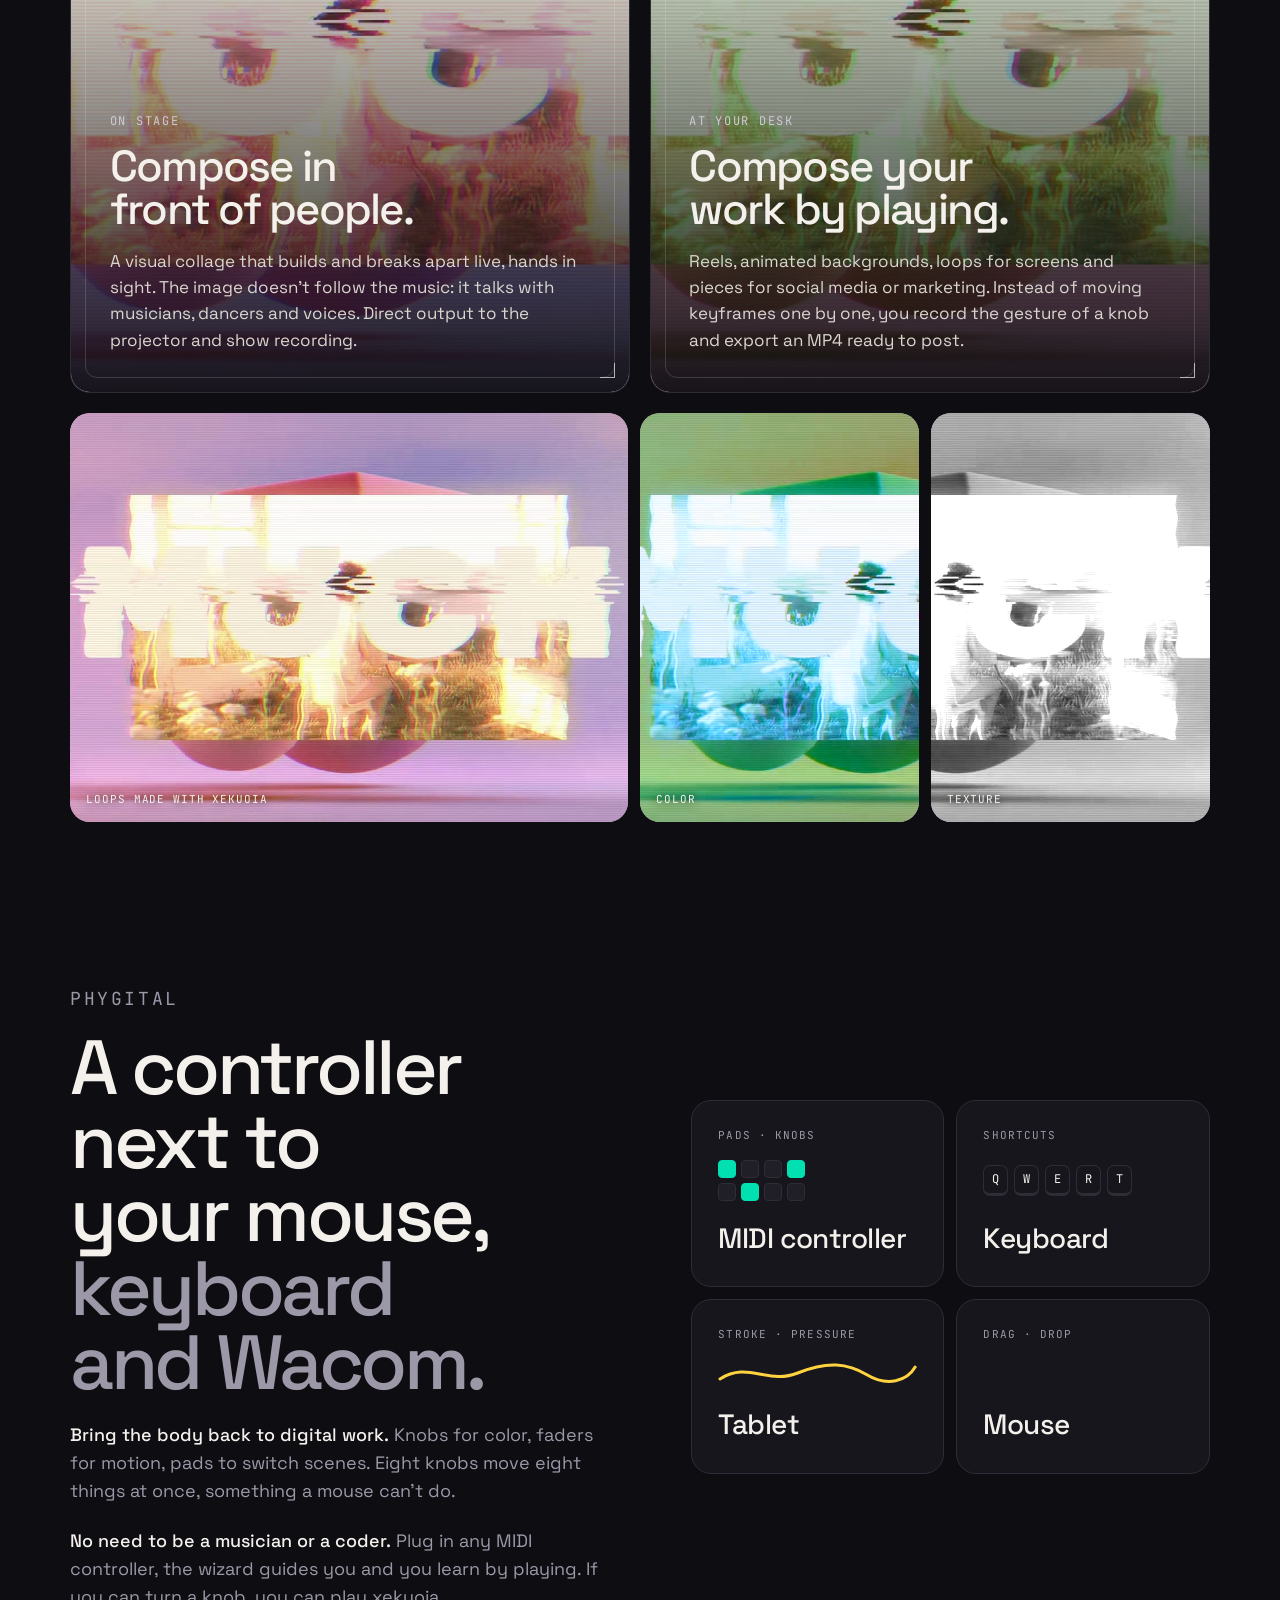
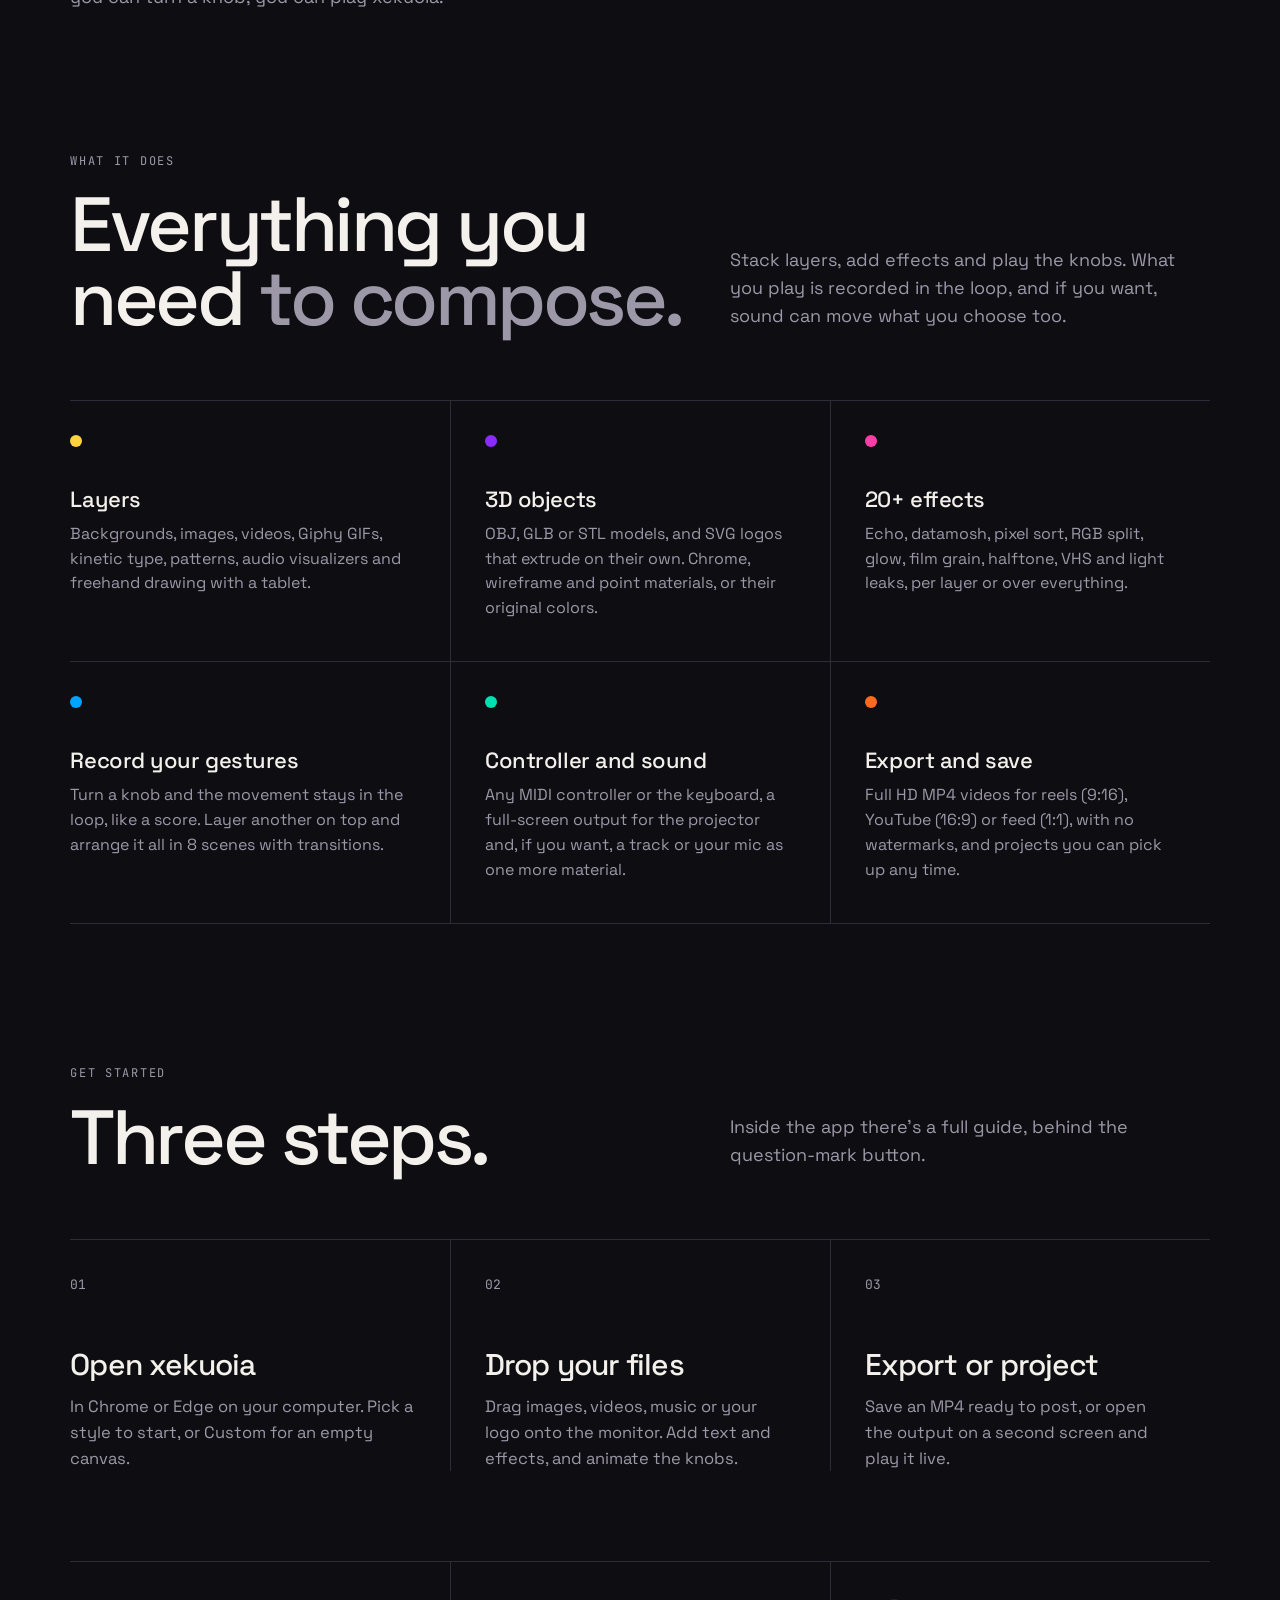
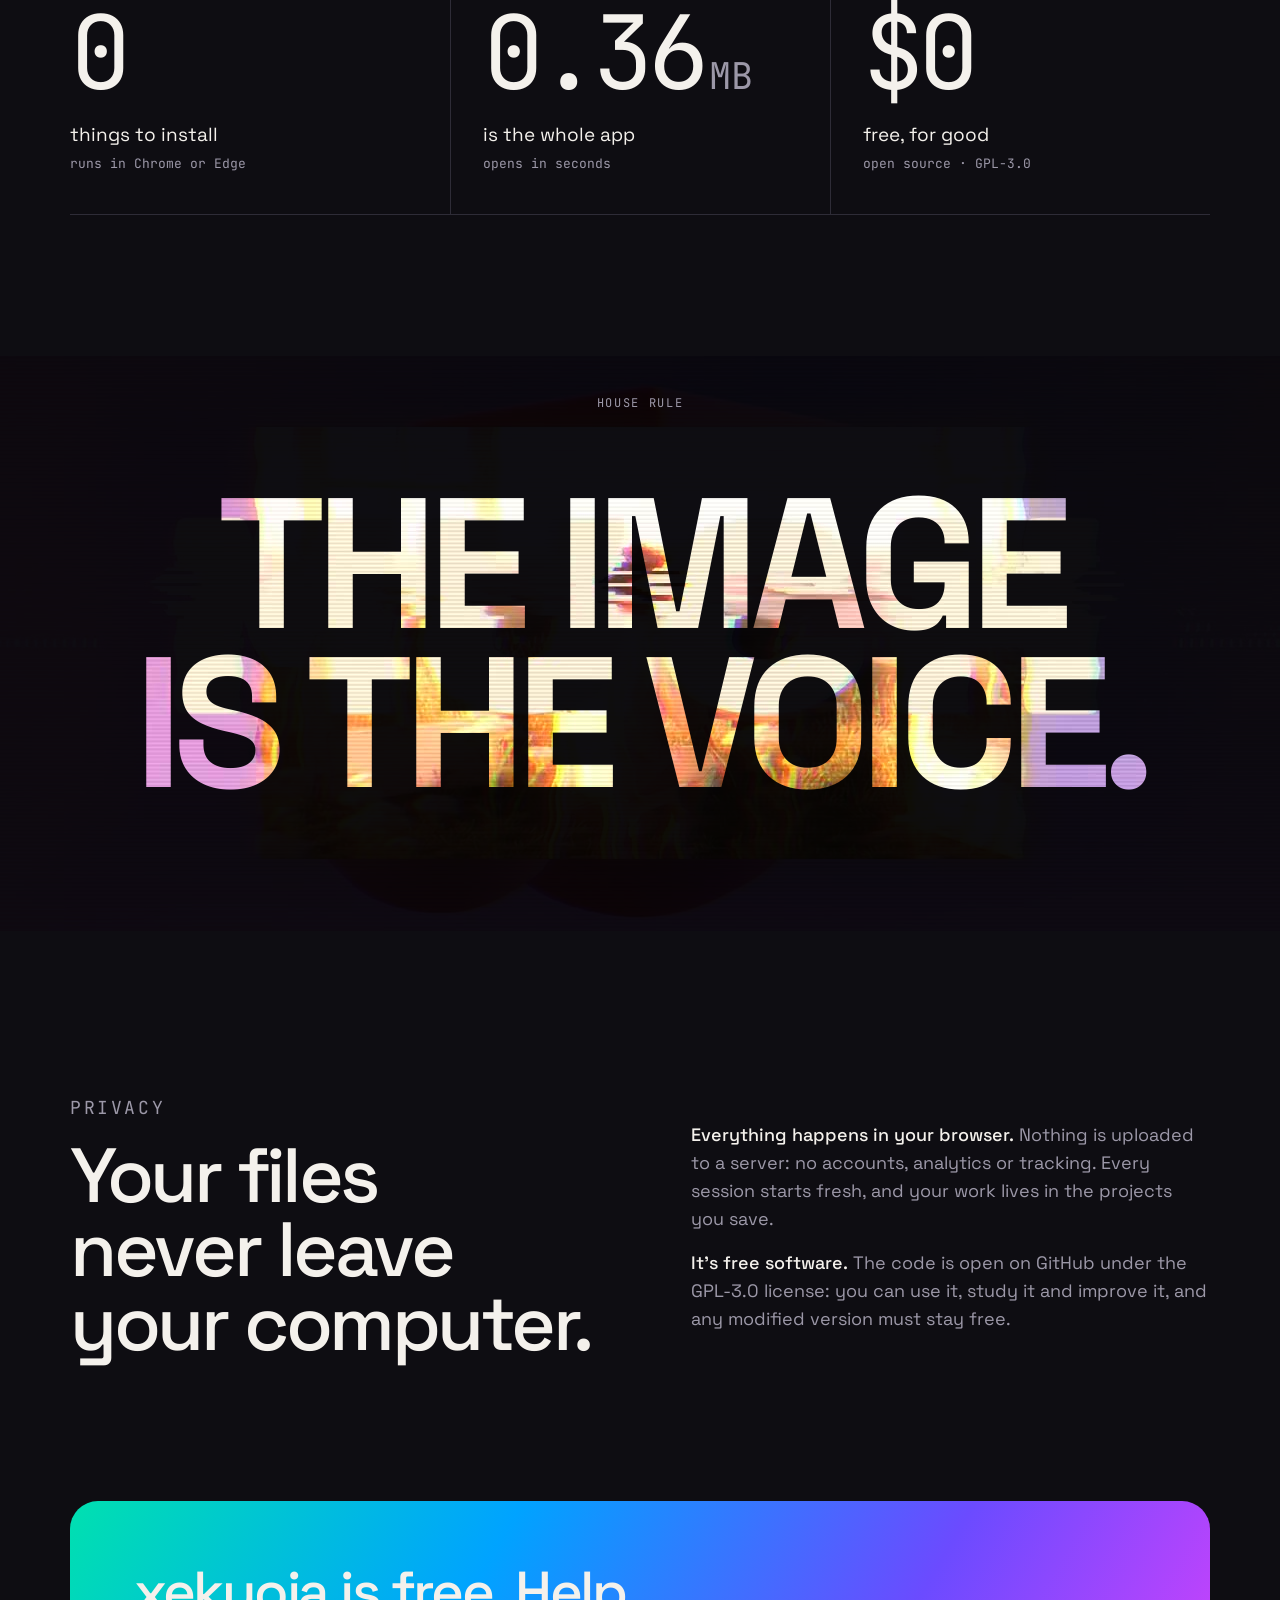
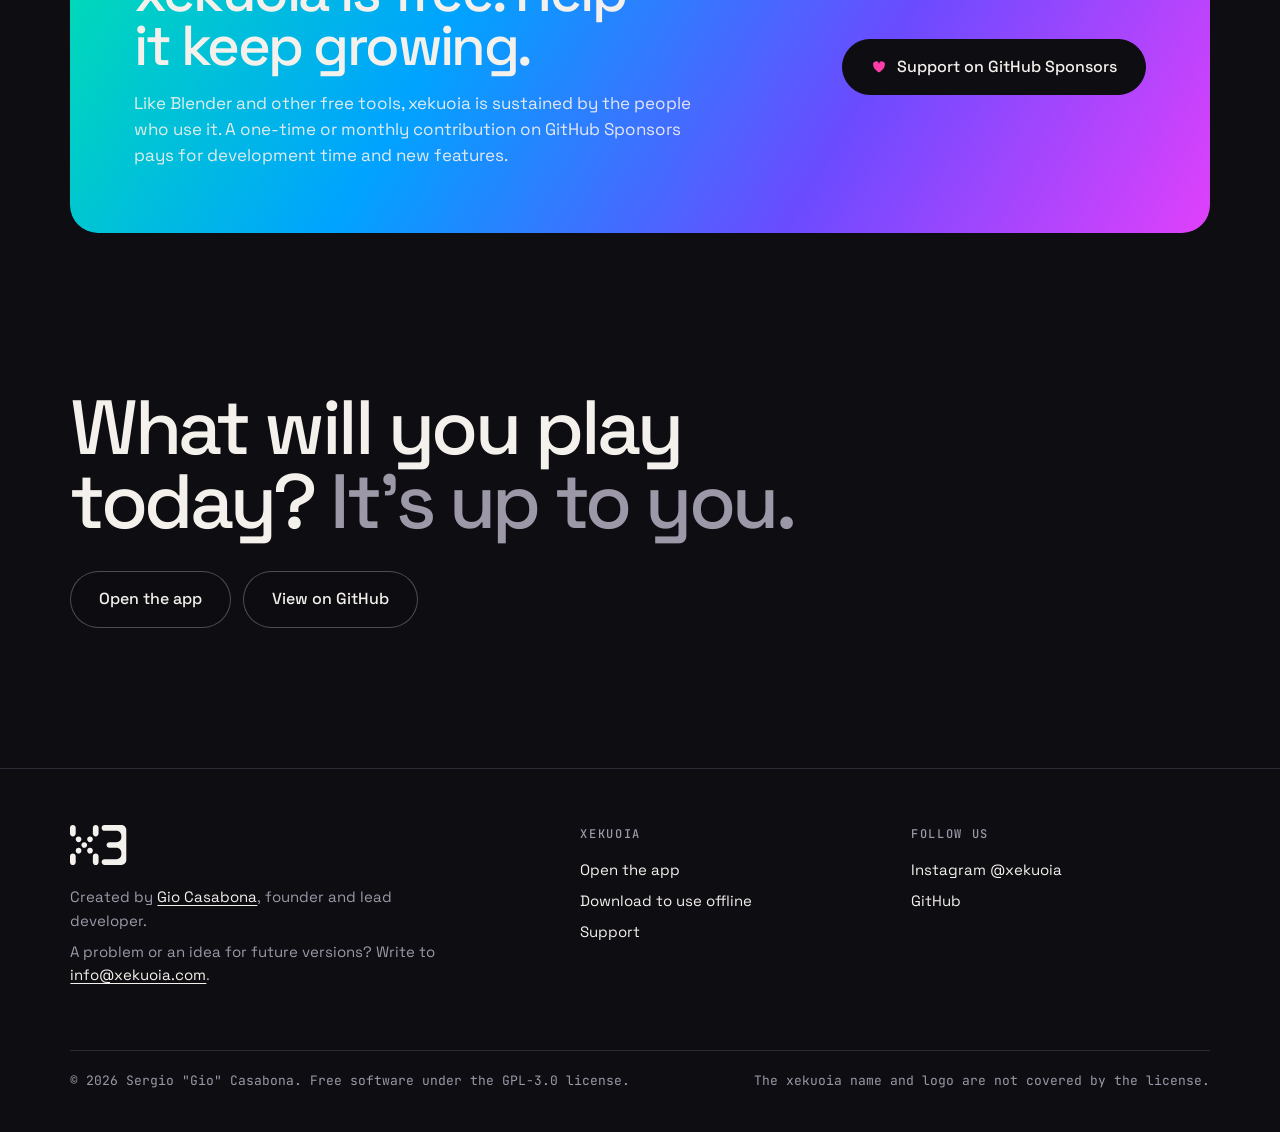
==== commit d870e0c3: "Landing: rediseño con el reel de fondo Hero a pantalla completa con el reel, tarjetas de escenario y" ====
--- a/index.html
+++ b/index.html
@@ -13,82 +13,186 @@
 <meta name="theme-color" content="#0E0D12">
 <link rel="icon" href="data:image/svg+xml,%3Csvg%20xmlns%3D%22http%3A//www.w3.org/2000/svg%22%20viewBox%3D%220%200%20132%20132%22%3E%3Crect%20width%3D%22132%22%20height%3D%22132%22%20rx%3D%2230%22%20fill%3D%22%230E0D12%22/%3E%3Cg%20fill%3D%22%23F4F1EC%22%20transform%3D%22translate%2820.00%2033.32%29%20scale%280.49797%29%20translate%28-57.625%20-84.375%29%22%3E%3Cpath%20d%3D%22M142%20215.625C136.822%20215.625%20132.625%20211.428%20132.625%20206.25V196.875V187.5C132.625%20182.322%20136.822%20178.125%20142%20178.125C147.178%20178.125%20151.375%20182.322%20151.375%20187.5V196.875V206.25C151.375%20211.428%20147.178%20215.625%20142%20215.625ZM67%20215.625C61.8223%20215.625%2057.625%20211.428%2057.625%20206.25V196.875V187.5C57.625%20182.322%2061.8223%20178.125%2067%20178.125C72.1777%20178.125%2076.375%20182.322%2076.375%20187.5V196.875V206.25C76.375%20211.428%2072.1777%20215.625%2067%20215.625ZM132.625%20168.75C132.625%20173.928%20128.428%20178.125%20123.25%20178.125C118.072%20178.125%20113.875%20173.928%20113.875%20168.75C113.875%20163.572%20118.072%20159.375%20123.25%20159.375C128.428%20159.375%20132.625%20163.572%20132.625%20168.75ZM85.75%20178.125C80.5723%20178.125%2076.375%20173.928%2076.375%20168.75C76.375%20163.572%2080.5723%20159.375%2085.75%20159.375C90.9277%20159.375%2095.125%20163.572%2095.125%20168.75C95.125%20173.928%2090.9277%20178.125%2085.75%20178.125ZM104.5%20159.375C99.3223%20159.375%2095.125%20155.178%2095.125%20150C95.125%20144.822%2099.3223%20140.625%20104.5%20140.625C109.678%20140.625%20113.875%20144.822%20113.875%20150C113.875%20155.178%20109.678%20159.375%20104.5%20159.375ZM123.25%20140.625C118.072%20140.625%20113.875%20136.428%20113.875%20131.25C113.875%20126.072%20118.072%20121.875%20123.25%20121.875C128.428%20121.875%20132.625%20126.072%20132.625%20131.25C132.625%20136.428%20128.428%20140.625%20123.25%20140.625ZM95.125%20131.25C95.125%20136.428%2090.9277%20140.625%2085.75%20140.625C80.5723%20140.625%2076.375%20136.428%2076.375%20131.25C76.375%20126.072%2080.5723%20121.875%2085.75%20121.875C90.9277%20121.875%2095.125%20126.072%2095.125%20131.25ZM142%20121.875C136.822%20121.875%20132.625%20117.678%20132.625%20112.5V103.125V93.75C132.625%2088.5724%20136.822%2084.375%20142%2084.375C147.178%2084.375%20151.375%2088.5724%20151.375%2093.75V103.125V112.5C151.375%20117.678%20147.178%20121.875%20142%20121.875ZM76.375%20112.5C76.375%20117.678%2072.1777%20121.875%2067%20121.875C61.8223%20121.875%2057.625%20117.678%2057.625%20112.5V103.125V93.75C57.625%2088.5724%2061.8223%2084.375%2067%2084.375C72.1777%2084.375%2076.375%2088.5724%2076.375%2093.75V103.125V112.5Z%22/%3E%3Cpath%20d%3D%22M177.575%20196.786L170.732%20196.786C165.564%20196.786%20161.375%20200.975%20161.375%20206.143C161.375%20211.311%20165.564%20215.5%20170.732%20215.5L177.575%20215.5L193.775%20215.5L209.975%20215.5L226.175%20215.5C235.122%20215.5%20242.375%20208.247%20242.375%20199.3L242.375%20196.786L242.375%20178.072L242.375%20159.357L242.375%20140.643L242.375%20121.929L242.375%20103.214L242.375%20100.7C242.375%2091.7531%20235.122%2084.5002%20226.175%2084.5002L209.975%2084.5001L193.775%2084.5001L177.575%2084.5001L170.732%2084.5001C165.564%2084.5001%20161.375%2088.6895%20161.375%2093.8573C161.375%2099.0251%20165.564%20103.214%20170.732%20103.214L177.575%20103.214L193.775%20103.214L209.975%20103.214C218.922%20103.214%20226.175%20110.467%20226.175%20119.414L226.175%20121.929L226.175%20124.443C226.175%20133.39%20218.922%20140.643%20209.975%20140.643L193.775%20140.643L186.932%20140.643C181.764%20140.643%20177.575%20144.832%20177.575%20150C177.575%20155.168%20181.764%20159.357%20186.932%20159.357L193.775%20159.357L209.975%20159.357C218.922%20159.357%20226.175%20166.61%20226.175%20175.557L226.175%20178.072L226.175%20180.586C226.175%20189.533%20218.922%20196.786%20209.975%20196.786L193.775%20196.786L177.575%20196.786Z%22/%3E%3C/g%3E%3C/svg%3E">
 <link rel="preconnect" href="https://fonts.googleapis.com"><link rel="preconnect" href="https://fonts.gstatic.com" crossorigin>
-<link href="https://fonts.googleapis.com/css2?family=Space+Grotesk:wght@300;400;500;600&family=JetBrains+Mono:wght@400;500&display=swap" rel="stylesheet">
+<link href="https://fonts.googleapis.com/css2?family=Space+Grotesk:wght@300;400;500;700&family=JetBrains+Mono:wght@400;500&display=swap" rel="stylesheet">
+<link rel="preload" as="image" href="assets/reel-poster.jpg">
 <style>
-/* xekuoia brand kit v1.0: Ink, Paper, Volt once per piece, Spectral and Aurora live in backgrounds, the logo is always one flat colour */
+/* xekuoia brand kit v1.0: Ink, Paper, Volt once per piece, Spectral and Aurora live in backgrounds, the logo is always one flat colour.
+   Layout: full-bleed reel bands alternating with quiet ink sections; one knockout-type moment near the end. */
 :root{--ink:#0E0D12;--paper:#F4F1EC;--volt:#C8FF2E;--surface:#17161C;--surface-2:#201F27;--line:#2E2C37;--muted:#9C98A8;
-  --g1:linear-gradient(120deg,#2B3BFF 0%,#8A2BFF 24%,#FF3DA8 50%,#FF6A1F 76%,#FFD23F 100%);--g2:linear-gradient(120deg,#00E0B0 0%,#00A3FF 34%,#6B4BFF 68%,#E040FB 100%);
-  --r:20px;--wrap:1240px;--f:'Space Grotesk',system-ui,sans-serif;--m:'JetBrains Mono',ui-monospace,monospace}
+  --g2:linear-gradient(120deg,#00E0B0 0%,#00A3FF 34%,#6B4BFF 68%,#E040FB 100%);
+  --r:20px;--wrap:1440px;--pad:clamp(16px,5.5vw,80px);--f:'Space Grotesk',system-ui,sans-serif;--m:'JetBrains Mono',ui-monospace,monospace;color-scheme:dark}
 *{box-sizing:border-box;margin:0}
 html{scroll-behavior:smooth;scroll-padding-top:80px}@media (prefers-reduced-motion:reduce){html{scroll-behavior:auto}}
 body{background:var(--ink);color:var(--paper);font:400 17px/1.55 var(--f);-webkit-font-smoothing:antialiased;overflow-x:hidden}
-a{color:inherit}svg{display:block}button{font:inherit;color:inherit;cursor:pointer}
-:focus-visible{outline:2px solid #FF3DA8;outline-offset:3px;border-radius:8px}
-.wrap{max-width:var(--wrap);margin:0 auto;padding:0 32px}
+a{color:inherit;text-decoration:none}svg{display:block}button{font:inherit;color:inherit;cursor:pointer}
+:focus-visible{outline:2px solid var(--paper);outline-offset:3px;border-radius:8px}
+.wrap{max-width:var(--wrap);margin:0 auto;padding-left:max(var(--pad),env(safe-area-inset-left,0px));padding-right:max(var(--pad),env(safe-area-inset-right,0px))}
 .skip{position:absolute;left:-999px}.skip:focus{left:16px;top:16px;z-index:99;background:var(--paper);color:var(--ink);padding:8px 14px;border-radius:999px}
-.eyebrow{font-weight:500;text-transform:uppercase;letter-spacing:.14em;font-size:12px;color:var(--muted)}
-h1,h2,h3{font-weight:300;letter-spacing:-.02em;line-height:1.06}
-h2{font-size:clamp(34px,4.6vw,58px);margin:12px 0 16px;max-width:18ch}
-h3{font-size:20px;font-weight:500;letter-spacing:-.01em}
-.lede{color:var(--muted);font-size:18px;max-width:58ch}
-.btn{display:inline-flex;align-items:center;gap:9px;border:1px solid var(--line);background:var(--surface);border-radius:999px;padding:12px 22px;font-weight:500;font-size:15.5px;text-decoration:none;transition:background-color .2s ease,border-color .2s ease}
-.btn:hover{border-color:var(--paper)}.btn svg{width:16px;height:16px}
-.btn.ghost{background:transparent}.btn.primary{background:var(--paper);color:var(--ink);border-color:var(--paper)}
-.btn.accent{background:var(--volt);color:var(--ink);border-color:var(--volt);font-weight:600}.btn.accent:hover{background:#d6ff5c;border-color:#d6ff5c}
-.btn.sm{padding:8px 16px;font-size:14px}
+.eyebrow{font-family:var(--m);font-size:12px;letter-spacing:.14em;text-transform:uppercase;color:var(--muted)}
+h1,h2,h3{font-weight:500;text-wrap:balance}
+h2{font-size:clamp(40px,6vw,88px);line-height:.96;letter-spacing:-.045em;margin-top:18px}
+h3{font-size:22px;letter-spacing:-.02em;line-height:1.15}
+.dim{color:var(--muted)}
+.lede{color:var(--muted);font-size:18px;max-width:40ch}
+.btn{display:inline-flex;align-items:center;gap:10px;border-radius:999px;padding:15px 28px;font-weight:500;font-size:16px;border:1px solid rgba(244,241,236,.28);background:rgba(14,13,18,.25);backdrop-filter:blur(10px);-webkit-backdrop-filter:blur(10px);transition:background-color .25s,border-color .25s,color .25s}
+.btn:hover{background:rgba(244,241,236,.1);border-color:rgba(244,241,236,.6)}
+.btn svg{width:16px;height:16px}
+.btn.accent{background:var(--volt);color:var(--ink);border-color:var(--volt);font-weight:700}.btn.accent:hover{background:var(--paper);border-color:var(--paper)}
+.btn.sm{padding:9px 18px;font-size:14px}
 .pill{display:inline-flex;align-items:center;border:1px solid var(--line);border-radius:999px;padding:6px 14px;font-size:13px;font-weight:500;white-space:nowrap}
-/* nav */
-nav.top{position:sticky;top:0;z-index:50;background:color-mix(in srgb,var(--ink) 84%,transparent);backdrop-filter:blur(14px);-webkit-backdrop-filter:blur(14px);border-bottom:1px solid var(--line)}
-nav.top .wrap{display:flex;align-items:center;gap:28px;height:68px}
+.vid{position:absolute;inset:0;width:100%;height:100%;object-fit:cover;display:block}
+
+/* nav: transparent over the reel, solid once you scroll */
+nav.top{position:fixed;top:0;left:0;right:0;z-index:50;transition:background-color .3s,border-color .3s;border-bottom:1px solid transparent}
+nav.top.solid{background:color-mix(in srgb,var(--ink) 84%,transparent);backdrop-filter:blur(14px);-webkit-backdrop-filter:blur(14px);border-color:var(--line)}
+nav.top .wrap{display:flex;align-items:center;gap:28px;height:72px}
 nav.top .nl{height:22px;width:auto;flex:none}
-nav.top ul{display:flex;gap:22px;list-style:none;padding:0;flex:1;font-size:14px;color:var(--muted)}
-nav.top ul a{text-decoration:none}nav.top ul a:hover{color:var(--paper)}
-.lang{display:inline-flex;background:var(--surface-2);border-radius:999px;padding:3px}
+nav.top ul{display:flex;gap:26px;list-style:none;padding:0;flex:1;justify-content:center;font-size:14.5px}
+nav.top ul a{opacity:.85}nav.top ul a:hover{opacity:1;text-decoration:underline;text-underline-offset:4px}
+.lang{display:inline-flex;background:rgba(32,31,39,.7);border-radius:999px;padding:3px}
 .lang button{border:0;background:none;padding:5px 11px;border-radius:999px;font-size:12.5px;font-weight:500;color:var(--muted)}
 .lang button[aria-pressed=true]{background:var(--paper);color:var(--ink)}
+
 /* hero */
-.hero{padding:120px 0 64px}
-.hero h1{font-size:clamp(48px,8vw,112px);letter-spacing:-.045em;line-height:.98;max-width:12ch;margin:18px 0 28px}
-.hero .lede{font-size:clamp(18px,1.8vw,22px);font-weight:300;max-width:44ch;color:var(--muted)}
-.ctas{display:flex;flex-wrap:wrap;gap:12px;margin-top:36px}
-.pills{display:flex;flex-wrap:wrap;gap:10px;margin-top:28px}
-/* reel band */
-.band{position:relative;border-radius:28px;overflow:hidden;isolation:isolate;background:#2a1a5e;padding:clamp(14px,2.4vw,32px)}
-.drift{position:absolute;inset:-30%;z-index:-1;background:radial-gradient(35% 40% at 25% 30%,#2B3BFF,transparent 70%),radial-gradient(35% 40% at 75% 30%,#FF3DA8,transparent 70%),radial-gradient(35% 40% at 60% 75%,#FF6A1F,transparent 70%),radial-gradient(30% 35% at 30% 75%,#00E0B0,transparent 70%),radial-gradient(25% 30% at 85% 80%,#FFD23F,transparent 70%),#2a1a5e;filter:blur(30px) saturate(1.1);animation:drift 22s ease-in-out infinite alternate}
-@keyframes drift{0%{transform:rotate(0) scale(1)}50%{transform:rotate(24deg) scale(1.12) translate(3%,-2%)}100%{transform:rotate(-14deg) scale(1.05) translate(-3%,2%)}}
-.reel{position:relative;border-radius:16px;overflow:hidden;background:var(--ink);box-shadow:0 30px 80px rgba(14,13,18,.45)}
-.reel video{display:block;width:100%;height:auto;aspect-ratio:16/9;background:var(--ink)}
-.rbtn{position:absolute;right:16px;bottom:16px;width:42px;height:42px;border-radius:50%;border:0;background:rgba(14,13,18,.55);backdrop-filter:blur(10px);-webkit-backdrop-filter:blur(10px);color:var(--paper);display:grid;place-items:center}
+.hero{position:relative;min-height:min(940px,100svh);display:flex;align-items:flex-end;overflow:hidden;isolation:isolate;background:#1a1420 url(assets/reel-poster.jpg) center/cover}
+.hero .vid{z-index:-2;transform:scale(1.08);animation:drift 22s ease-in-out infinite alternate}
+.hero:before{content:"";position:absolute;inset:0;z-index:-1;background:linear-gradient(180deg,rgba(14,13,18,.6) 0,rgba(14,13,18,.05) 30%,rgba(14,13,18,.4) 62%,var(--ink) 100%),linear-gradient(90deg,rgba(14,13,18,.72) 0,rgba(14,13,18,0) 62%)}
+.hero:after{content:"";position:absolute;inset:0;z-index:-1;background:repeating-linear-gradient(0deg,rgba(0,0,0,.16) 0 1px,transparent 1px 3px);pointer-events:none}
+@keyframes drift{to{transform:scale(1.16) translate(-1.5%,1%)}}
+.hud{position:absolute;right:max(var(--pad),env(safe-area-inset-right,0px));top:112px;font-family:var(--m);font-size:11px;line-height:2;text-align:right;color:rgba(244,241,236,.78);letter-spacing:.04em}
+.hud .rec:before{content:"";display:inline-block;width:7px;height:7px;border-radius:50%;background:#FF3DA8;margin-right:8px;animation:blink 1.2s steps(2) infinite}
+@keyframes blink{50%{opacity:0}}
+.meter{display:inline-flex;gap:3px;vertical-align:middle;margin-left:6px}
+.meter i{width:3px;height:10px;background:var(--paper);transform-origin:bottom;animation:lv .5s ease-in-out infinite alternate}
+.meter i:nth-child(2){animation-delay:-.2s}.meter i:nth-child(3){animation-delay:-.35s}.meter i:nth-child(4){animation-delay:-.1s}.meter i:nth-child(5){animation-delay:-.4s}
+@keyframes lv{from{transform:scaleY(.25)}to{transform:scaleY(1)}}
+.hero .in{width:100%;padding-top:170px;padding-bottom:clamp(48px,7vw,88px)}
+.hero h1{font-size:clamp(54px,10.5vw,164px);line-height:.88;letter-spacing:-.06em;margin:22px 0 30px}
+.hero h1 .l{display:block;overflow:hidden;padding-bottom:.05em}
+.hero h1 .l span{display:inline-block;animation:rise 1.1s cubic-bezier(.2,.8,.2,1) both}
+.hero h1 .l+.l span{animation-delay:.12s;font-weight:300}
+@keyframes rise{from{transform:translateY(40%);opacity:.0001}to{transform:none;opacity:1}}
+.hero .eyebrow{color:#E7E3DC;text-shadow:0 1px 10px rgba(14,13,18,.6)}
+.hero .lede{font-size:clamp(18px,1.6vw,21px);max-width:46ch;color:#E7E3DC}
+.ctas{display:flex;flex-wrap:wrap;gap:12px;margin-top:32px}
+.pills{display:flex;flex-wrap:wrap;gap:8px;margin-top:26px}
+.pills .pill{border-color:rgba(244,241,236,.22);color:#E7E3DC;background:rgba(14,13,18,.3)}
+.rbtn{position:absolute;right:max(var(--pad),env(safe-area-inset-right,0px));bottom:clamp(48px,7vw,88px);width:44px;height:44px;border-radius:50%;border:1px solid rgba(244,241,236,.28);background:rgba(14,13,18,.45);backdrop-filter:blur(10px);-webkit-backdrop-filter:blur(10px);display:grid;place-items:center}
 .rbtn svg{width:16px;height:16px}.rbtn .ipl{display:none}.rbtn.paused .ip{display:none}.rbtn.paused .ipl{display:block}
-.bandcap{display:flex;justify-content:space-between;gap:12px;flex-wrap:wrap;margin-top:16px;font-size:14px;font-weight:500;color:var(--paper)}
-.bandcap span+span{opacity:.8;font-weight:400}
+
+/* marquee */
+.marq{border-block:1px solid var(--line);overflow:hidden;padding-block:20px;font-family:var(--m);font-size:14px;color:var(--muted);white-space:nowrap}
+.marq .t{display:inline-flex;animation:mq 40s linear infinite}
+.marq span{padding-right:48px}.marq b{color:var(--paper);font-weight:500}
+@keyframes mq{to{transform:translateX(-50%)}}
+
 /* sections */
-.sec{padding:128px 0 0}.sec>.wrap>header{margin-bottom:44px}
-.grid3{display:grid;grid-template-columns:repeat(3,minmax(0,1fr));gap:20px}
-.grid2{display:grid;grid-template-columns:repeat(2,minmax(0,1fr));gap:20px}
-.mode{padding:36px}.mode .eyebrow{display:block;margin-bottom:18px}.mode h3{font-size:clamp(24px,2.4vw,32px);font-weight:300;letter-spacing:-.02em;line-height:1.1;margin-bottom:14px}.mode p{color:var(--muted)}
-.tools{display:flex;flex-wrap:wrap;gap:10px;margin-top:24px}
-.card{background:var(--surface);border:1px solid var(--line);border-radius:var(--r)}
-.feat{padding:28px}.feat i{display:block;width:12px;height:12px;border-radius:50%;background:var(--c);margin-bottom:22px}
-.feat p{color:var(--muted);font-size:16px;margin-top:8px}
-.step{padding:28px}.step .n{font-family:var(--m);font-size:13px;color:var(--muted)}.step h3{margin:18px 0 8px}.step p{color:var(--muted);font-size:16px}
-.split{display:grid;grid-template-columns:minmax(0,1fr) minmax(0,1fr);gap:56px;align-items:start}
-.split p{color:var(--muted);margin-bottom:16px}.split strong{color:var(--paper);font-weight:500}
-.support{border-radius:28px;background:var(--g2);padding:clamp(32px,5vw,64px);display:grid;grid-template-columns:minmax(0,1.5fr) auto;gap:40px;align-items:center;color:var(--paper)}
-.support h2{max-width:16ch;margin-top:0}.support p{max-width:52ch;opacity:.92}
-.support .btn{background:var(--ink);color:var(--paper);border-color:var(--ink)}.support .btn svg{color:#FF3DA8}
-/* footer */
-footer{margin-top:140px;padding-bottom:40px}
-.frule{height:6px;border-radius:6px;background:var(--g1);margin-bottom:48px}
+.sec{padding-top:clamp(88px,11vw,150px)}
+.head{display:grid;grid-template-columns:minmax(0,1fr) auto;align-items:end;gap:24px 48px;margin-bottom:clamp(40px,5vw,64px)}
+.head .lede{margin-bottom:6px}
+
+/* the two stages */
+.two{display:grid;grid-template-columns:repeat(2,minmax(0,1fr));gap:20px}
+.scene{position:relative;border-radius:var(--r);overflow:hidden;min-height:640px;display:flex;align-items:flex-end;isolation:isolate;border:1px solid var(--line);background:#1a1420 url(assets/reel-poster.jpg) center/cover}
+.scene .vid{z-index:-2;transition:transform 1.2s cubic-bezier(.2,.8,.2,1)}
+.scene:hover .vid{transform:scale(1.05)}
+.scene:before{content:"";position:absolute;inset:0;z-index:-1;background:linear-gradient(180deg,rgba(14,13,18,.1) 0,rgba(14,13,18,.25) 38%,rgba(14,13,18,.95) 100%)}
+.scene.stage .vid{filter:saturate(1.3) hue-rotate(-30deg) contrast(1.1)}
+.scene.desk .vid{filter:saturate(1.1) hue-rotate(40deg)}
+.scene .tag{position:absolute;top:22px;left:22px;font-family:var(--m);font-size:11px;letter-spacing:.1em;padding:8px 14px;border-radius:999px;background:rgba(14,13,18,.55);backdrop-filter:blur(8px);-webkit-backdrop-filter:blur(8px)}
+.scene .tx{padding:clamp(24px,3vw,40px);width:100%}
+.scene .eyebrow{color:#CFCAD6}
+.scene h3{font-size:clamp(34px,3.4vw,50px);letter-spacing:-.04em;line-height:1;margin:12px 0 16px}
+.scene p{color:#DAD6CF;max-width:46ch}
+.frame{position:absolute;inset:14px;border:1px solid rgba(244,241,236,.16);border-radius:12px;pointer-events:none}
+.frame:before,.frame:after{content:"";position:absolute;width:14px;height:14px;border:solid var(--paper);opacity:.7}
+.frame:before{top:-1px;left:-1px;border-width:1px 0 0 1px}.frame:after{bottom:-1px;right:-1px;border-width:0 1px 1px 0}
+
+/* reel strip */
+.strip{display:grid;grid-template-columns:2fr 1fr 1fr;gap:12px;height:clamp(260px,32vw,440px);margin-top:20px}
+.strip>div{position:relative;overflow:hidden;border-radius:var(--r);background:#1a1420 url(assets/reel-poster.jpg) center/cover}
+.strip .cap{position:absolute;left:16px;bottom:14px;font-family:var(--m);font-size:11px;letter-spacing:.08em;text-transform:uppercase;text-shadow:0 1px 8px rgba(0,0,0,.7)}
+
+/* phygital */
+.split{display:grid;grid-template-columns:minmax(0,1.05fr) minmax(0,1fr);gap:clamp(32px,6vw,96px);align-items:center}
+.split p{color:var(--muted);font-size:18px;margin-top:22px;max-width:46ch}.split strong{color:var(--paper);font-weight:500}
+.tools{display:grid;grid-template-columns:repeat(2,minmax(0,1fr));gap:12px}
+.tool{background:var(--surface);border:1px solid var(--line);border-radius:var(--r);padding:26px;min-height:172px;display:flex;flex-direction:column;justify-content:space-between;gap:16px;transition:background-color .3s,border-color .3s}
+.tool:hover{background:var(--surface-2);border-color:#45424f}
+.tool .k{font-family:var(--m);font-size:11px;letter-spacing:.1em;color:var(--muted);text-transform:uppercase}
+.tool b{font-size:28px;font-weight:500;letter-spacing:-.02em}
+.keys{display:flex;gap:6px}.keys kbd{font-family:var(--m);font-size:12px;border:1px solid var(--line);border-bottom-width:3px;border-radius:7px;padding:4px 8px}
+.pads{display:grid;grid-template-columns:repeat(4,18px);gap:5px}.pads i{height:18px;border-radius:4px;background:var(--surface-2);border:1px solid var(--line)}
+.pads i.on{background:#00E0B0;border-color:#00E0B0;animation:pad 2.4s steps(1) infinite}
+@keyframes pad{50%{background:var(--surface-2);border-color:var(--line)}}
+.stroke{width:100%;height:28px;color:#FFD23F}
+
+/* features */
+.grid3{display:grid;grid-template-columns:repeat(3,minmax(0,1fr));border-top:1px solid var(--line)}
+.feat{padding:34px 34px 40px 0;border-bottom:1px solid var(--line)}
+.feat:not(:nth-child(3n+1)){padding-left:34px;border-left:1px solid var(--line)}
+.feat i{display:block;width:12px;height:12px;border-radius:50%;background:var(--c);margin-bottom:40px}
+.feat p{color:var(--muted);font-size:16px;margin-top:10px;max-width:36ch}
+
+/* steps + numbers */
+.steps{display:grid;grid-template-columns:repeat(3,minmax(0,1fr));border-top:1px solid var(--line);list-style:none;padding:0}
+.step{padding:30px 34px 0 0}
+.step+.step{padding-left:34px;border-left:1px solid var(--line)}
+.step .n{font-family:var(--m);font-size:13px;color:var(--muted)}
+.step h3{font-size:30px;letter-spacing:-.03em;margin:52px 0 12px}
+.step p{color:var(--muted);font-size:16.5px;max-width:32ch}
+.stats{display:grid;grid-template-columns:repeat(3,minmax(0,1fr));margin-top:clamp(56px,7vw,96px);border-block:1px solid var(--line)}
+.stat{padding:40px 32px 40px 0}
+.stat+.stat{padding-left:32px;border-left:1px solid var(--line)}
+.stat .big{font-family:var(--m);font-size:clamp(64px,8vw,120px);letter-spacing:-.06em;line-height:1;font-variant-numeric:tabular-nums}
+.stat .big small{font-size:.36em;letter-spacing:0;color:var(--muted);margin-left:6px}
+.stat .lb{margin-top:16px;font-size:19px}.stat .sm{margin-top:4px;color:var(--muted);font-size:13px;font-family:var(--m)}
+
+/* knockout: the reel shows through the letters */
+.ko{position:relative;overflow:hidden;isolation:isolate;margin-top:clamp(88px,11vw,150px);background:#1a1420 url(assets/reel-poster.jpg) center/cover}
+.ko .vid{z-index:0;filter:saturate(1.4)}
+.ko .mask{position:relative;z-index:1;background:var(--ink);mix-blend-mode:multiply;padding-block:clamp(80px,10vw,150px);text-align:center}
+.ko .big{font-weight:700;color:#fff;text-transform:uppercase;letter-spacing:-.055em;line-height:.86;font-size:clamp(60px,14.5vw,232px)}
+.ko .eyebrow{position:absolute;z-index:2;top:clamp(28px,3vw,44px);left:0;right:0;text-align:center}
+
+/* privacy + support */
+.privacy p{color:var(--muted);font-size:18px;max-width:46ch}.privacy p+p{margin-top:16px}.privacy strong{color:var(--paper);font-weight:500}
+.support{border-radius:28px;background:var(--g2);padding:clamp(32px,5vw,64px);display:grid;grid-template-columns:minmax(0,1.5fr) auto;gap:40px;align-items:center}
+.support h2{font-size:clamp(34px,4.4vw,60px);max-width:16ch;margin-top:0}.support p{max-width:52ch;opacity:.92;margin-top:16px}
+.support .btn{background:var(--ink);color:var(--paper);border-color:var(--ink);backdrop-filter:none}.support .btn svg{color:#FF3DA8}
+
+/* closing + footer */
+.close{display:flex;flex-wrap:wrap;justify-content:space-between;align-items:flex-end;gap:32px}
+.close .ctas{margin-top:0}
+footer{margin-top:clamp(88px,11vw,150px);padding-bottom:40px;border-top:1px solid var(--line);padding-top:56px}
 .fcols{display:grid;grid-template-columns:1.6fr 1fr 1fr;gap:32px;font-size:15px}
 .fcols .fmono{height:40px;width:auto;margin-bottom:20px}
-.fcols p{color:var(--muted);margin-bottom:8px;max-width:40ch}.fcols p a{color:var(--paper)}
-.fcols h4{font-size:12px;font-weight:500;letter-spacing:.14em;text-transform:uppercase;color:var(--muted);margin-bottom:14px}
-.fcols ul{list-style:none;padding:0;display:flex;flex-direction:column;gap:8px}.fcols ul a{text-decoration:none}.fcols ul a:hover{text-decoration:underline;text-underline-offset:3px}
-.fbase{display:flex;justify-content:space-between;gap:12px;margin-top:56px;padding-top:20px;border-top:1px solid var(--line);font-size:13px;color:var(--muted);flex-wrap:wrap}
-@media (max-width:960px){.grid3{grid-template-columns:1fr 1fr}.grid2{grid-template-columns:1fr}.split,.support,.fcols{grid-template-columns:1fr}nav.top ul{display:none}nav.top .wrap{justify-content:space-between}}
-@media (max-width:600px){.wrap{padding:0 16px}.grid3{grid-template-columns:1fr}.hero{padding-top:72px}.sec{padding-top:88px}nav.top .btn{display:none}}
-@media (prefers-reduced-motion:reduce){.drift{animation:none}}
+.fcols p{color:var(--muted);margin-bottom:8px;max-width:40ch}.fcols p a{color:var(--paper);text-decoration:underline;text-underline-offset:3px}
+.fcols h4{font-family:var(--m);font-size:12px;font-weight:500;letter-spacing:.14em;text-transform:uppercase;color:var(--muted);margin-bottom:14px}
+.fcols ul{list-style:none;padding:0;display:flex;flex-direction:column;gap:8px}.fcols ul a:hover{text-decoration:underline;text-underline-offset:3px}
+.fbase{display:flex;justify-content:space-between;gap:12px;margin-top:56px;padding-top:20px;border-top:1px solid var(--line);font-size:13px;color:var(--muted);flex-wrap:wrap;font-family:var(--m)}
+
+@media (max-width:960px){
+  nav.top ul,.hud{display:none}
+  nav.top .wrap{justify-content:space-between}
+  .head,.split,.support,.fcols,.two{grid-template-columns:1fr}
+  .grid3{grid-template-columns:repeat(2,minmax(0,1fr))}
+  .feat:not(:nth-child(3n+1)){padding-left:0;border-left:0}
+  .feat:nth-child(2n){padding-left:28px;border-left:1px solid var(--line)}
+  .steps,.stats{grid-template-columns:1fr}
+  .step+.step,.stat+.stat{padding-left:0;border-left:0;border-top:1px solid var(--line)}
+  .step{padding-bottom:28px}.step h3{margin-top:22px}
+  .scene{min-height:540px}
+  .strip{grid-template-columns:1fr 1fr;height:auto}.strip>div{aspect-ratio:4/5}.strip>div:first-child{grid-column:1/-1;aspect-ratio:16/10}
+}
+@media (max-width:600px){
+  nav.top .btn{display:none}
+  .grid3{grid-template-columns:1fr}
+  .feat:nth-child(2n){padding-left:0;border-left:0}
+  .feat i{margin-bottom:22px}
+  .rbtn{bottom:auto;top:88px}
+}
+@media (prefers-reduced-motion:reduce){*,*:before,*:after{animation:none!important;transition:none!important}}
 </style>
 </head>
 <body>
@@ -97,65 +201,96 @@
   <a href="#" aria-label="xekuoia, inicio"><svg class="nl" viewBox="0 0 768.75 131.25" fill="currentColor" role="img" aria-label="xekuoia" xmlns="http://www.w3.org/2000/svg"><path d="M759 131.25C754.029 131.25 750 127.221 750 122.25V112.5V102.75C750 97.7794 745.971 93.75 741 93.75H731.25H712.5H702.75C697.779 93.75 693.75 97.7794 693.75 102.75V112.5V122.25C693.75 127.221 689.721 131.25 684.75 131.25H684C679.029 131.25 675 127.221 675 122.25V112.5V93.75V75V56.25V37.5V27.75C675 22.7794 679.029 18.75 684 18.75H684.75C689.721 18.75 693.75 22.7794 693.75 27.75V37.5V56.25V66C693.75 70.9706 697.779 75 702.75 75H712.5H731.25H741C745.971 75 750 70.9706 750 66V56.25V37.5V27.75C750 22.7794 754.029 18.75 759 18.75H759.75C764.721 18.75 768.75 22.7794 768.75 27.75V37.5V56.25V75V93.75V112.5V122.25C768.75 127.221 764.721 131.25 759.75 131.25H759ZM750 9.75C750 14.7206 745.971 18.75 741 18.75H731.25H712.5H702.75C697.779 18.75 693.75 14.7206 693.75 9.75V9C693.75 4.02944 697.779 0 702.75 0H712.5H731.25H741C745.971 0 750 4.02944 750 9V9.75Z"/><path d="M637.5 112.5H647.25C652.221 112.5 656.25 116.529 656.25 121.5V122.25C656.25 127.221 652.221 131.25 647.25 131.25H637.5H618.75H600H581.25H571.5C566.529 131.25 562.5 127.221 562.5 122.25V121.5C562.5 116.529 566.529 112.5 571.5 112.5H581.25H591C595.971 112.5 600 108.471 600 103.5V93.75V75V56.25V37.5V27.75C600 22.7794 595.971 18.75 591 18.75H581.25H571.5C566.529 18.75 562.5 14.7206 562.5 9.75V9C562.5 4.02944 566.529 0 571.5 0H581.25H600H618.75H637.5H647.25C652.221 0 656.25 4.02944 656.25 9V9.75C656.25 14.7206 652.221 18.75 647.25 18.75H637.5H627.75C622.779 18.75 618.75 22.7794 618.75 27.75V37.5V56.25V75V93.75V103.5C618.75 108.471 622.779 112.5 627.75 112.5H637.5Z"/><path d="M506.25 112.5H516C520.971 112.5 525 116.529 525 121.5V122.25C525 127.221 520.971 131.25 516 131.25H506.25H487.5H477.75C472.779 131.25 468.75 127.221 468.75 122.25V121.5C468.75 116.529 472.779 112.5 477.75 112.5H487.5H506.25ZM534 112.5C529.029 112.5 525 108.471 525 103.5V93.75V75V56.25V37.5V27.75C525 22.7794 529.029 18.75 534 18.75H534.75C539.721 18.75 543.75 22.7794 543.75 27.75V37.5V56.25V75V93.75V103.5C543.75 108.471 539.721 112.5 534.75 112.5H534ZM468.75 103.5C468.75 108.471 464.721 112.5 459.75 112.5H459C454.029 112.5 450 108.471 450 103.5V93.75V75V56.25V37.5V27.75C450 22.7794 454.029 18.75 459 18.75H459.75C464.721 18.75 468.75 22.7794 468.75 27.75V37.5V56.25V75V93.75V103.5ZM525 9.75C525 14.7206 520.971 18.75 516 18.75H506.25H487.5H477.75C472.779 18.75 468.75 14.7206 468.75 9.75V9C468.75 4.02944 472.779 0 477.75 0H487.5H506.25H516C520.971 0 525 4.02944 525 9V9.75Z"/><path d="M393.75 112.5H403.5C408.471 112.5 412.5 116.529 412.5 121.5V122.25C412.5 127.221 408.471 131.25 403.5 131.25H393.75H375H365.25C360.279 131.25 356.25 127.221 356.25 122.25V121.5C356.25 116.529 360.279 112.5 365.25 112.5H375H393.75ZM421.5 112.5C416.529 112.5 412.5 108.471 412.5 103.5V93.75V75V56.25V37.5V18.75V9C412.5 4.02944 416.529 0 421.5 0H422.25C427.221 0 431.25 4.02944 431.25 9V18.75V37.5V56.25V75V93.75V103.5C431.25 108.471 427.221 112.5 422.25 112.5H421.5ZM356.25 103.5C356.25 108.471 352.221 112.5 347.25 112.5H346.5C341.529 112.5 337.5 108.471 337.5 103.5V93.75V75V56.25V37.5V18.75V9C337.5 4.02944 341.529 0 346.5 0H347.25C352.221 0 356.25 4.02944 356.25 9V18.75V37.5V56.25V75V93.75V103.5Z"/><path d="M309 131.25C304.029 131.25 300 127.221 300 122.25V121.5C300 116.529 304.029 112.5 309 112.5H309.75C314.721 112.5 318.75 116.529 318.75 121.5V122.25C318.75 127.221 314.721 131.25 309.75 131.25H309ZM234 131.25C229.029 131.25 225 127.221 225 122.25V112.5V93.75V75V56.25V37.5V18.75V9C225 4.02944 229.029 0 234 0H234.75C239.721 0 243.75 4.02944 243.75 9V18.75V37.5V47.25C243.75 52.2206 247.779 56.25 252.75 56.25H253.5C258.471 56.25 262.5 60.2794 262.5 65.25V66C262.5 70.9706 266.529 75 271.5 75H272.25C277.221 75 281.25 79.0294 281.25 84V84.75C281.25 89.7206 285.279 93.75 290.25 93.75H291C295.971 93.75 300 97.7794 300 102.75V103.5C300 108.471 295.971 112.5 291 112.5H290.25C285.279 112.5 281.25 108.471 281.25 103.5V102.75C281.25 97.7794 277.221 93.75 272.25 93.75H271.5C266.529 93.75 262.5 89.7206 262.5 84.75V84C262.5 79.0294 258.471 75 253.5 75H252.75C247.779 75 243.75 79.0294 243.75 84V93.75V112.5V122.25C243.75 127.221 239.721 131.25 234.75 131.25H234ZM271.5 56.25C266.529 56.25 262.5 52.2206 262.5 47.25V46.5C262.5 41.5294 266.529 37.5 271.5 37.5H272.25C277.221 37.5 281.25 41.5294 281.25 46.5V47.25C281.25 52.2206 277.221 56.25 272.25 56.25H271.5ZM290.25 37.5C285.279 37.5 281.25 33.4706 281.25 28.5V27.75C281.25 22.7794 285.279 18.75 290.25 18.75H291C295.971 18.75 300 22.7794 300 27.75V28.5C300 33.4706 295.971 37.5 291 37.5H290.25ZM309 18.75C304.029 18.75 300 14.7206 300 9.75V9C300 4.02944 304.029 0 309 0H309.75C314.721 0 318.75 4.02944 318.75 9V9.75C318.75 14.7206 314.721 18.75 309.75 18.75H309Z"/><path d="M187.5 112.5H197.25C202.221 112.5 206.25 116.529 206.25 121.5V122.25C206.25 127.221 202.221 131.25 197.25 131.25H187.5H168.75H150H131.25H121.5C116.529 131.25 112.5 127.221 112.5 122.25V112.5V93.75V75V56.25V37.5V18.75V9C112.5 4.02944 116.529 0 121.5 0H131.25H150H168.75H187.5H197.25C202.221 0 206.25 4.02944 206.25 9V9.75C206.25 14.7206 202.221 18.75 197.25 18.75H187.5H168.75H150H140.25C135.279 18.75 131.25 22.7794 131.25 27.75V37.5V47.25C131.25 52.2206 135.279 56.25 140.25 56.25H150H168.75H178.5C183.471 56.25 187.5 60.2794 187.5 65.25V66C187.5 70.9706 183.471 75 178.5 75H168.75H150H140.25C135.279 75 131.25 79.0294 131.25 84V93.75V103.5C131.25 108.471 135.279 112.5 140.25 112.5H150H168.75H187.5Z"/><path d="M84 131.25C79.0294 131.25 75 127.221 75 122.25V112.5V102.75C75 97.7794 79.0294 93.75 84 93.75H84.75C89.7206 93.75 93.75 97.7794 93.75 102.75V112.5V122.25C93.75 127.221 89.7206 131.25 84.75 131.25H84ZM9 131.25C4.02944 131.25 0 127.221 0 122.25V112.5V102.75C0 97.7794 4.02944 93.75 9 93.75H9.75C14.7206 93.75 18.75 97.7794 18.75 102.75V112.5V122.25C18.75 127.221 14.7206 131.25 9.75 131.25H9ZM75 84.75C75 89.7206 70.9706 93.75 66 93.75H65.25C60.2794 93.75 56.25 89.7206 56.25 84.75V84C56.25 79.0294 60.2794 75 65.25 75H66C70.9706 75 75 79.0294 75 84V84.75ZM27.75 93.75C22.7794 93.75 18.75 89.7206 18.75 84.75V84C18.75 79.0294 22.7794 75 27.75 75H28.5C33.4706 75 37.5 79.0294 37.5 84V84.75C37.5 89.7206 33.4706 93.75 28.5 93.75H27.75ZM46.5 75C41.5294 75 37.5 70.9706 37.5 66V65.25C37.5 60.2794 41.5294 56.25 46.5 56.25H47.25C52.2206 56.25 56.25 60.2794 56.25 65.25V66C56.25 70.9706 52.2206 75 47.25 75H46.5ZM65.25 56.25C60.2794 56.25 56.25 52.2206 56.25 47.25V46.5C56.25 41.5294 60.2794 37.5 65.25 37.5H66C70.9706 37.5 75 41.5294 75 46.5V47.25C75 52.2206 70.9706 56.25 66 56.25H65.25ZM37.5 47.25C37.5 52.2206 33.4706 56.25 28.5 56.25H27.75C22.7794 56.25 18.75 52.2206 18.75 47.25V46.5C18.75 41.5294 22.7794 37.5 27.75 37.5H28.5C33.4706 37.5 37.5 41.5294 37.5 46.5V47.25ZM84 37.5C79.0294 37.5 75 33.4706 75 28.5V18.75V9C75 4.02944 79.0294 0 84 0H84.75C89.7206 0 93.75 4.02944 93.75 9V18.75V28.5C93.75 33.4706 89.7206 37.5 84.75 37.5H84ZM18.75 28.5C18.75 33.4706 14.7206 37.5 9.75 37.5H9C4.02944 37.5 0 33.4706 0 28.5V18.75V9C0 4.02944 4.02944 0 9 0H9.75C14.7206 0 18.75 4.02944 18.75 9V18.75V28.5Z"/></svg></a>
   <ul><li><a href="#para-que" data-i="nav0">Para qué</a></li><li><a href="#que-hace" data-i="nav1">Qué hace</a></li><li><a href="#empezar" data-i="nav2">Cómo empezar</a></li><li><a href="#apoyar" data-i="nav3">Apoyar</a></li><li><a href="https://github.com/xekuoia/xekuoia" target="_blank" rel="noopener noreferrer">GitHub</a></li></ul>
   <div class="lang" role="group" aria-label="Idioma / Language"><button data-lang="es" aria-pressed="true">ES</button><button data-lang="en" aria-pressed="false">EN</button></div>
-  <a class="btn primary sm" href="app/" data-i="open">Abrir xekuoia</a>
+  <a class="btn sm" href="app/" data-i="open">Abrir xekuoia</a>
 </div></nav>
 
 <main id="main">
-<section class="hero"><div class="wrap">
-  <p class="eyebrow" data-i="eye">Instrumento visual · Open source · Hecho en Bariloche</p>
-  <h1 data-i="h1">Tocá imágenes. Componé en vivo.</h1>
-  <p class="lede" data-i="lede">xekuoia es un instrumento libre para componer y explorar imágenes en vivo. Acá la imagen es la voz principal: la tocás con un controlador, en un escenario o en tu escritorio, directo desde el navegador.</p>
-  <div class="ctas"><a class="btn accent" href="app/" data-i="open2">Abrir xekuoia</a><a class="btn ghost" href="https://github.com/xekuoia/xekuoia" target="_blank" rel="noopener noreferrer"><svg viewBox="0 0 16 16" aria-hidden="true"><path fill="currentColor" d="M8 0a8 8 0 0 0-2.5 15.6c.4 0 .5-.2.5-.4v-1.5c-2.2.5-2.7-1-2.7-1-.4-.9-.9-1.2-.9-1.2-.7-.5.1-.5.1-.5.8.1 1.2.8 1.2.8.7 1.3 1.9.9 2.4.7 0-.5.3-.9.5-1.1-1.8-.2-3.6-.9-3.6-4 0-.9.3-1.6.8-2.1-.1-.2-.4-1 .1-2.1 0 0 .7-.2 2.2.8a7.5 7.5 0 0 1 4 0c1.5-1 2.2-.8 2.2-.8.4 1.1.2 1.9.1 2.1.5.6.8 1.3.8 2.1 0 3.1-1.9 3.8-3.6 4 .3.3.6.8.6 1.5v2.2c0 .2.1.5.6.4A8 8 0 0 0 8 0z"/></svg><span data-i="gh">Ver en GitHub</span></a></div>
-  <div class="pills"><span class="pill" data-i="p1">Gratis</span><span class="pill" data-i="p2">Sin instalar nada</span><span class="pill">Open source · GPL-3.0</span><span class="pill" data-i="p4">Chrome o Edge en la compu</span></div>
-</div></section>
-
-<div class="wrap"><div class="band"><div class="drift" aria-hidden="true"></div>
-  <div class="reel"><video id="reel" data-src="assets/reel.mp4" data-src-sm="assets/reel-sm.mp4" poster="assets/reel-poster.jpg" width="1280" height="720" muted loop playsinline preload="none" aria-label="Reel de loops hechos con xekuoia"></video>
-  <button class="rbtn" id="reelBtn" type="button" aria-label="Pausar el video"><svg viewBox="0 0 16 16" aria-hidden="true"><path class="ip" d="M5 3.5h2v9H5zM9 3.5h2v9H9z" fill="currentColor"/><path class="ipl" d="M5 3.2v9.6L12.6 8z" fill="currentColor"/></svg></button></div>
-  <div class="bandcap"><span data-i="cap1">Loops hechos con xekuoia</span><span data-i="cap2">Capas, objetos 3D, dibujo y efectos, exportados tal cual</span></div>
+<section class="hero">
+  <video class="vid rv" data-t="0" poster="assets/reel-poster.jpg" muted loop playsinline preload="none" aria-hidden="true"></video>
+  <div class="hud" aria-hidden="true"><div class="rec" data-i="hud1">EN VIVO · ESCENA 3/8</div><div>LOOP 00:12.40 / 00:18.80</div><div data-i="hud2">MIDI ● CONECTADO</div><div>AUDIO <span class="meter"><i></i><i></i><i></i><i></i><i></i></span></div></div>
+  <div class="in wrap">
+    <p class="eyebrow" data-i="eye">Instrumento visual · Open source · Hecho en Bariloche</p>
+    <h1><span class="l"><span data-i="h1a">Tocá imágenes.</span></span><span class="l"><span data-i="h1b">Componé en vivo.</span></span></h1>
+    <p class="lede" data-i="lede">xekuoia es un instrumento libre para componer y explorar imágenes en vivo. Acá la imagen es la voz principal: la tocás con un controlador, en un escenario o en tu escritorio, directo desde el navegador.</p>
+    <div class="ctas"><a class="btn accent" href="app/"><span data-i="open2">Abrir xekuoia</span><span aria-hidden="true">→</span></a><a class="btn" href="https://github.com/xekuoia/xekuoia" target="_blank" rel="noopener noreferrer"><svg viewBox="0 0 16 16" aria-hidden="true"><path fill="currentColor" d="M8 0a8 8 0 0 0-2.5 15.6c.4 0 .5-.2.5-.4v-1.5c-2.2.5-2.7-1-2.7-1-.4-.9-.9-1.2-.9-1.2-.7-.5.1-.5.1-.5.8.1 1.2.8 1.2.8.7 1.3 1.9.9 2.4.7 0-.5.3-.9.5-1.1-1.8-.2-3.6-.9-3.6-4 0-.9.3-1.6.8-2.1-.1-.2-.4-1 .1-2.1 0 0 .7-.2 2.2.8a7.5 7.5 0 0 1 4 0c1.5-1 2.2-.8 2.2-.8.4 1.1.2 1.9.1 2.1.5.6.8 1.3.8 2.1 0 3.1-1.9 3.8-3.6 4 .3.3.6.8.6 1.5v2.2c0 .2.1.5.6.4A8 8 0 0 0 8 0z"/></svg><span data-i="gh">Ver en GitHub</span></a></div>
+    <div class="pills"><span class="pill" data-i="p1">Gratis</span><span class="pill" data-i="p2">Sin instalar nada</span><span class="pill">Open source · GPL-3.0</span><span class="pill" data-i="p4">Chrome o Edge en la compu</span></div>
+  </div>
+  <button class="rbtn" id="reelBtn" type="button" aria-label="Pausar los videos"><svg viewBox="0 0 16 16" aria-hidden="true"><path class="ip" d="M5 3.5h2v9H5zM9 3.5h2v9H9z" fill="currentColor"/><path class="ipl" d="M5 3.2v9.6L12.6 8z" fill="currentColor"/></svg></button>
+</section>
+
+<div class="marq" aria-hidden="true"><div class="t">
+  <span><b>Chrome</b> · Edge</span><span data-i="mq1">Controlador <b>MIDI</b></span><span data-i="mq2">Micrófono · placa · track</span><span data-i="mq3">Exporta a <b>MP4</b></span><span data-i="mq4">Salida a <b>proyector</b></span><span data-i="mq5">8 escenas por proyecto</span><span data-i="mq6">Sin cuentas · sin servidor</span><span><b>GPL-3.0</b></span><span data-i="mq7">Hecho en Bariloche</span>
+  <span><b>Chrome</b> · Edge</span><span data-i="mq1">Controlador <b>MIDI</b></span><span data-i="mq2">Micrófono · placa · track</span><span data-i="mq3">Exporta a <b>MP4</b></span><span data-i="mq4">Salida a <b>proyector</b></span><span data-i="mq5">8 escenas por proyecto</span><span data-i="mq6">Sin cuentas · sin servidor</span><span><b>GPL-3.0</b></span><span data-i="mq7">Hecho en Bariloche</span>
 </div></div>
 
 <section class="sec" id="para-que"><div class="wrap">
-  <header><p class="eyebrow" data-i="me">Para qué</p><h2 data-i="mh">Un instrumento, dos escenarios.</h2><p class="lede" data-i="mi">Lo mismo que tocás frente a la gente sirve para tu trabajo de todos los días.</p></header>
-  <div class="grid2">
-    <div class="card mode"><span class="eyebrow" data-i="m1e">En el escenario</span><h3 data-i="m1h">Componé frente a la gente.</h3><p data-i="m1">Un collage visual que se arma y se desarma en vivo, con las manos a la vista. La imagen no sigue a la música: dialoga con músicos, bailarines y voces. Salida directa al proyector y grabación del show.</p></div>
-    <div class="card mode"><span class="eyebrow" data-i="m2e">En tu escritorio</span><h3 data-i="m2h">Componé tu trabajo tocando.</h3><p data-i="m2">Reels, fondos animados, loops para pantallas y piezas para redes o marketing. En vez de mover cuadros clave uno por uno, grabás el gesto de una perilla y exportás un MP4 listo para publicar.</p></div>
+  <header class="head"><div><p class="eyebrow" data-i="me">Para qué</p><h2 data-i="mh">Un instrumento, <span class="dim">dos escenarios.</span></h2></div><p class="lede" data-i="mi">Lo mismo que tocás frente a la gente sirve para tu trabajo de todos los días.</p></header>
+  <div class="two">
+    <article class="scene stage">
+      <video class="vid rv" data-t="4" poster="assets/reel-poster.jpg" muted loop playsinline preload="none" aria-hidden="true"></video>
+      <div class="frame" aria-hidden="true"></div><span class="tag" aria-hidden="true" data-i="tag1">EN VIVO · PROYECTOR</span>
+      <div class="tx"><span class="eyebrow" data-i="m1e">En el escenario</span><h3 data-i="m1h">Componé frente a la gente.</h3><p data-i="m1">Un collage visual que se arma y se desarma en vivo, con las manos a la vista. La imagen no sigue a la música: dialoga con músicos, bailarines y voces. Salida directa al proyector y grabación del show.</p></div>
+    </article>
+    <article class="scene desk">
+      <video class="vid rv" data-t="10" poster="assets/reel-poster.jpg" muted loop playsinline preload="none" aria-hidden="true"></video>
+      <div class="frame" aria-hidden="true"></div><span class="tag" aria-hidden="true" data-i="tag2">ESCRITORIO · EXPORTAR MP4</span>
+      <div class="tx"><span class="eyebrow" data-i="m2e">En tu escritorio</span><h3 data-i="m2h">Componé tu trabajo tocando.</h3><p data-i="m2">Reels, fondos animados, loops para pantallas y piezas para redes o marketing. En vez de mover cuadros clave uno por uno, grabás el gesto de una perilla y exportás un MP4 listo para publicar.</p></div>
+    </article>
+  </div>
+  <div class="strip" role="img" aria-label="Loops hechos con xekuoia" data-ia="cap0">
+    <div><video class="vid rv" data-t="7" poster="assets/reel-poster.jpg" muted loop playsinline preload="none" aria-hidden="true"></video><span class="cap" data-i="cap1">Loops hechos con xekuoia</span></div>
+    <div><video class="vid rv" data-t="13" poster="assets/reel-poster.jpg" muted loop playsinline preload="none" aria-hidden="true" style="object-position:30% 50%;filter:hue-rotate(160deg) saturate(1.3)"></video><span class="cap" data-i="cap2">Color</span></div>
+    <div><video class="vid rv" data-t="16" poster="assets/reel-poster.jpg" muted loop playsinline preload="none" aria-hidden="true" style="object-position:75% 50%;filter:grayscale(1) contrast(1.4)"></video><span class="cap" data-i="cap3">Textura</span></div>
   </div>
 </div></section>
 
 <section class="sec"><div class="wrap split">
-  <div><p class="eyebrow" data-i="ye">Phygital</p><h2 data-i="yh">Un controlador al lado del mouse, el teclado y la Wacom.</h2></div>
-  <div style="padding-top:34px">
+  <div><p class="eyebrow" data-i="ye">Phygital</p><h2 data-i="yh">Un controlador al lado del mouse, <span class="dim">el teclado y la Wacom.</span></h2>
     <p data-i="y1"><strong>Devolvele el cuerpo al trabajo digital.</strong> Perillas para el color, faders para el movimiento, pads para cambiar de escena. Con ocho perillas movés ocho cosas a la vez, algo que con un mouse no podés.</p>
-    <p data-i="y2"><strong>No hace falta ser músico ni programar.</strong> Conectás cualquier controlador MIDI, el asistente te guía y aprendés tocando. Si sabés girar una perilla, ya sabés tocar xekuoia.</p>
-    <div class="tools"><span class="pill" data-i="t1">Mouse</span><span class="pill" data-i="t2">Teclado</span><span class="pill" data-i="t3">Tableta</span><span class="pill" data-i="t4">Controlador MIDI</span></div>
+    <p data-i="y2"><strong>No hace falta ser músico ni programar.</strong> Conectás cualquier controlador MIDI, el asistente te guía y aprendés tocando. Si sabés girar una perilla, ya sabés tocar xekuoia.</p></div>
+  <div class="tools">
+    <div class="tool"><span class="k" data-i="tk4">Pads · perillas</span><div class="pads" aria-hidden="true"><i class="on"></i><i></i><i></i><i class="on" style="animation-delay:-1.2s"></i><i></i><i class="on" style="animation-delay:-.6s"></i><i></i><i></i></div><b data-i="t4">Controlador MIDI</b></div>
+    <div class="tool"><span class="k" data-i="tk2">Atajos</span><div class="keys" aria-hidden="true"><kbd>Q</kbd><kbd>W</kbd><kbd>E</kbd><kbd>R</kbd><kbd>T</kbd></div><b data-i="t2">Teclado</b></div>
+    <div class="tool"><span class="k" data-i="tk3">Trazo · presión</span><svg class="stroke" viewBox="0 0 200 28" aria-hidden="true"><path d="M2 20C30 2 50 26 80 14S130 4 150 16 190 22 198 8" fill="none" stroke="currentColor" stroke-width="3" stroke-linecap="round"/></svg><b data-i="t3">Tableta</b></div>
+    <div class="tool"><span class="k" data-i="tk1">Arrastrar · soltar</span><b data-i="t1">Mouse</b></div>
   </div>
 </div></section>
 
 <section class="sec" id="que-hace"><div class="wrap">
-  <header><p class="eyebrow" data-i="fe">Qué hace</p><h2 data-i="fh">Todo lo que necesitás para componer.</h2><p class="lede" data-i="fi">Apilás capas, les sumás efectos y tocás las perillas. Lo que tocás queda grabado en el loop, y si querés, el sonido también puede mover lo que elijas.</p></header>
+  <header class="head"><div><p class="eyebrow" data-i="fe">Qué hace</p><h2 data-i="fh">Todo lo que necesitás <span class="dim">para componer.</span></h2></div><p class="lede" data-i="fi">Apilás capas, les sumás efectos y tocás las perillas. Lo que tocás queda grabado en el loop, y si querés, el sonido también puede mover lo que elijas.</p></header>
   <div class="grid3">
-    <div class="card feat" style="--c:#FFD23F"><i></i><h3 data-i="f1h">Capas</h3><p data-i="f1">Fondos, imágenes, videos, GIFs de Giphy, texto cinético, tramas, visualizadores de audio y dibujo a mano alzada con tableta.</p></div>
-    <div class="card feat" style="--c:#8A2BFF"><i></i><h3 data-i="f2h">Objetos 3D</h3><p data-i="f2">Modelos OBJ, GLB o STL, y logos SVG que se extruyen solos. Materiales cromo, alambre, puntos o sus colores originales.</p></div>
-    <div class="card feat" style="--c:#FF3DA8"><i></i><h3 data-i="f3h">Más de 20 efectos</h3><p data-i="f3">Ecos, datamosh, pixel sort, RGB split, glow, grano fílmico, semitono, VHS y fugas de luz, por capa o sobre todo.</p></div>
-    <div class="card feat" style="--c:#00A3FF"><i></i><h3 data-i="f4h">Grabá tus gestos</h3><p data-i="f4">Tocás una perilla y el movimiento queda en el loop, como una partitura. Sumás otro encima y ordenás todo en 8 escenas con transiciones.</p></div>
-    <div class="card feat" style="--c:#00E0B0"><i></i><h3 data-i="f5h">Controlador y sonido</h3><p data-i="f5">Cualquier controlador MIDI o el teclado, una salida a pantalla completa para el proyector y, si querés, un track o tu micrófono como un material más.</p></div>
-    <div class="card feat" style="--c:#FF6A1F"><i></i><h3 data-i="f6h">Exportá y guardá</h3><p data-i="f6">Videos MP4 en Full HD para reels (9:16), YouTube (16:9) o feed (1:1), sin marcas de agua, y proyectos que retomás cuando quieras.</p></div>
+    <div class="feat" style="--c:#FFD23F"><i></i><h3 data-i="f1h">Capas</h3><p data-i="f1">Fondos, imágenes, videos, GIFs de Giphy, texto cinético, tramas, visualizadores de audio y dibujo a mano alzada con tableta.</p></div>
+    <div class="feat" style="--c:#8A2BFF"><i></i><h3 data-i="f2h">Objetos 3D</h3><p data-i="f2">Modelos OBJ, GLB o STL, y logos SVG que se extruyen solos. Materiales cromo, alambre, puntos o sus colores originales.</p></div>
+    <div class="feat" style="--c:#FF3DA8"><i></i><h3 data-i="f3h">Más de 20 efectos</h3><p data-i="f3">Ecos, datamosh, pixel sort, RGB split, glow, grano fílmico, semitono, VHS y fugas de luz, por capa o sobre todo.</p></div>
+    <div class="feat" style="--c:#00A3FF"><i></i><h3 data-i="f4h">Grabá tus gestos</h3><p data-i="f4">Tocás una perilla y el movimiento queda en el loop, como una partitura. Sumás otro encima y ordenás todo en 8 escenas con transiciones.</p></div>
+    <div class="feat" style="--c:#00E0B0"><i></i><h3 data-i="f5h">Controlador y sonido</h3><p data-i="f5">Cualquier controlador MIDI o el teclado, una salida a pantalla completa para el proyector y, si querés, un track o tu micrófono como un material más.</p></div>
+    <div class="feat" style="--c:#FF6A1F"><i></i><h3 data-i="f6h">Exportá y guardá</h3><p data-i="f6">Videos MP4 en Full HD para reels (9:16), YouTube (16:9) o feed (1:1), sin marcas de agua, y proyectos que retomás cuando quieras.</p></div>
   </div>
 </div></section>
 
 <section class="sec" id="empezar"><div class="wrap">
-  <header><p class="eyebrow" data-i="se">Cómo empezar</p><h2 data-i="sh">Tres pasos.</h2><p class="lede" data-i="si">Adentro de la app hay una guía completa, en el botón con el signo de pregunta.</p></header>
-  <ol class="grid3" style="list-style:none;padding:0">
-    <li class="card step"><span class="n">01</span><h3 data-i="s1h">Abrí xekuoia</h3><p data-i="s1">En Chrome o Edge desde tu compu. Elegí un estilo para arrancar o Personalizado para un lienzo vacío.</p></li>
-    <li class="card step"><span class="n">02</span><h3 data-i="s2h">Soltá tus archivos</h3><p data-i="s2">Arrastrá imágenes, videos, música o tu logo sobre el monitor. Sumá texto y efectos, y animá las perillas.</p></li>
-    <li class="card step"><span class="n">03</span><h3 data-i="s3h">Exportá o proyectá</h3><p data-i="s3">Guardá un MP4 listo para publicar, o abrí la salida en una segunda pantalla y tocalo en vivo.</p></li>
+  <header class="head"><div><p class="eyebrow" data-i="se">Cómo empezar</p><h2 data-i="sh">Tres pasos.</h2></div><p class="lede" data-i="si">Adentro de la app hay una guía completa, en el botón con el signo de pregunta.</p></header>
+  <ol class="steps">
+    <li class="step"><span class="n">01</span><h3 data-i="s1h">Abrí xekuoia</h3><p data-i="s1">En Chrome o Edge desde tu compu. Elegí un estilo para arrancar o Personalizado para un lienzo vacío.</p></li>
+    <li class="step"><span class="n">02</span><h3 data-i="s2h">Soltá tus archivos</h3><p data-i="s2">Arrastrá imágenes, videos, música o tu logo sobre el monitor. Sumá texto y efectos, y animá las perillas.</p></li>
+    <li class="step"><span class="n">03</span><h3 data-i="s3h">Exportá o proyectá</h3><p data-i="s3">Guardá un MP4 listo para publicar, o abrí la salida en una segunda pantalla y tocalo en vivo.</p></li>
   </ol>
-</div></section>
-
-<section class="sec"><div class="wrap split">
+  <div class="stats">
+    <div class="stat"><div class="big">0</div><div class="lb" data-i="n1">cosas para instalar</div><div class="sm" data-i="n1s">corre en Chrome o Edge</div></div>
+    <div class="stat"><div class="big"><span data-i="sz">0,36</span><small>MB</small></div><div class="lb" data-i="n2">pesa la app entera</div><div class="sm" data-i="n2s">se abre en segundos</div></div>
+    <div class="stat"><div class="big">$0</div><div class="lb" data-i="n3">gratis, para siempre</div><div class="sm">open source · GPL-3.0</div></div>
+  </div>
+</div></section>
+
+<div class="ko">
+  <video class="vid rv" data-t="2" poster="assets/reel-poster.jpg" muted loop playsinline preload="none" aria-hidden="true"></video>
+  <p class="eyebrow" data-i="koe">La regla de la casa</p>
+  <div class="mask"><p class="big" data-i="ko">La imagen<br>es la voz.</p></div>
+</div>
+
+<section class="sec"><div class="wrap split privacy">
   <div><p class="eyebrow" data-i="pe">Privacidad</p><h2 data-i="ph">Tus archivos no salen de tu compu.</h2></div>
-  <div style="padding-top:34px">
+  <div>
     <p data-i="p1t"><strong>Todo pasa en tu navegador.</strong> Nada se sube a un servidor: no hay cuentas, analíticas ni rastreo. Cada sesión empieza de cero, y tu trabajo queda en los proyectos que guardás.</p>
     <p data-i="p2t"><strong>Es software libre.</strong> El código está abierto en GitHub bajo la licencia GPL-3.0: podés usarlo, estudiarlo y mejorarlo, y cualquier versión modificada tiene que seguir siendo libre.</p>
   </div>
@@ -168,10 +303,14 @@
     <a class="btn" href="https://github.com/sponsors/xekuoia" target="_blank" rel="noopener noreferrer"><svg viewBox="0 0 16 16" aria-hidden="true"><path d="M8 13.6S2.2 10.2 2.2 6.1A2.9 2.9 0 0 1 8 4.7a2.9 2.9 0 0 1 5.8 1.4c0 4.1-5.8 7.5-5.8 7.5z" fill="currentColor"/></svg><span data-i="dbtn">Apoyar en GitHub Sponsors</span></a>
   </div>
 </div></section>
+
+<section class="sec"><div class="wrap close">
+  <h2 data-i="ch">¿Qué tocás hoy? <span class="dim">Depende de vos.</span></h2>
+  <div class="ctas"><a class="btn" href="app/" data-i="open4">Abrir la app</a><a class="btn" href="https://github.com/xekuoia/xekuoia" target="_blank" rel="noopener noreferrer" data-i="gh2">Ver en GitHub</a></div>
+</div></section>
 </main>
 
 <footer><div class="wrap">
-  <div class="frule" aria-hidden="true"></div>
   <div class="fcols">
     <div><svg class="fmono" viewBox="57.625 84.375 184.75 131.25" fill="currentColor" role="img" aria-label="xekuoia" xmlns="http://www.w3.org/2000/svg"><path d="M142 215.625C136.822 215.625 132.625 211.428 132.625 206.25V196.875V187.5C132.625 182.322 136.822 178.125 142 178.125C147.178 178.125 151.375 182.322 151.375 187.5V196.875V206.25C151.375 211.428 147.178 215.625 142 215.625ZM67 215.625C61.8223 215.625 57.625 211.428 57.625 206.25V196.875V187.5C57.625 182.322 61.8223 178.125 67 178.125C72.1777 178.125 76.375 182.322 76.375 187.5V196.875V206.25C76.375 211.428 72.1777 215.625 67 215.625ZM132.625 168.75C132.625 173.928 128.428 178.125 123.25 178.125C118.072 178.125 113.875 173.928 113.875 168.75C113.875 163.572 118.072 159.375 123.25 159.375C128.428 159.375 132.625 163.572 132.625 168.75ZM85.75 178.125C80.5723 178.125 76.375 173.928 76.375 168.75C76.375 163.572 80.5723 159.375 85.75 159.375C90.9277 159.375 95.125 163.572 95.125 168.75C95.125 173.928 90.9277 178.125 85.75 178.125ZM104.5 159.375C99.3223 159.375 95.125 155.178 95.125 150C95.125 144.822 99.3223 140.625 104.5 140.625C109.678 140.625 113.875 144.822 113.875 150C113.875 155.178 109.678 159.375 104.5 159.375ZM123.25 140.625C118.072 140.625 113.875 136.428 113.875 131.25C113.875 126.072 118.072 121.875 123.25 121.875C128.428 121.875 132.625 126.072 132.625 131.25C132.625 136.428 128.428 140.625 123.25 140.625ZM95.125 131.25C95.125 136.428 90.9277 140.625 85.75 140.625C80.5723 140.625 76.375 136.428 76.375 131.25C76.375 126.072 80.5723 121.875 85.75 121.875C90.9277 121.875 95.125 126.072 95.125 131.25ZM142 121.875C136.822 121.875 132.625 117.678 132.625 112.5V103.125V93.75C132.625 88.5724 136.822 84.375 142 84.375C147.178 84.375 151.375 88.5724 151.375 93.75V103.125V112.5C151.375 117.678 147.178 121.875 142 121.875ZM76.375 112.5C76.375 117.678 72.1777 121.875 67 121.875C61.8223 121.875 57.625 117.678 57.625 112.5V103.125V93.75C57.625 88.5724 61.8223 84.375 67 84.375C72.1777 84.375 76.375 88.5724 76.375 93.75V103.125V112.5Z"/><path d="M177.575 196.786L170.732 196.786C165.564 196.786 161.375 200.975 161.375 206.143C161.375 211.311 165.564 215.5 170.732 215.5L177.575 215.5L193.775 215.5L209.975 215.5L226.175 215.5C235.122 215.5 242.375 208.247 242.375 199.3L242.375 196.786L242.375 178.072L242.375 159.357L242.375 140.643L242.375 121.929L242.375 103.214L242.375 100.7C242.375 91.7531 235.122 84.5002 226.175 84.5002L209.975 84.5001L193.775 84.5001L177.575 84.5001L170.732 84.5001C165.564 84.5001 161.375 88.6895 161.375 93.8573C161.375 99.0251 165.564 103.214 170.732 103.214L177.575 103.214L193.775 103.214L209.975 103.214C218.922 103.214 226.175 110.467 226.175 119.414L226.175 121.929L226.175 124.443C226.175 133.39 218.922 140.643 209.975 140.643L193.775 140.643L186.932 140.643C181.764 140.643 177.575 144.832 177.575 150C177.575 155.168 181.764 159.357 186.932 159.357L193.775 159.357L209.975 159.357C218.922 159.357 226.175 166.61 226.175 175.557L226.175 178.072L226.175 180.586C226.175 189.533 218.922 196.786 209.975 196.786L193.775 196.786L177.575 196.786Z"/></svg>
       <p data-i="made">Creado por <a href="https://www.instagram.com/giocasabona/" target="_blank" rel="noopener noreferrer">Gio Casabona</a>, fundador y desarrollador principal.</p>
@@ -183,14 +322,19 @@
 </div></footer>
 
 <script>
-const EN={skip:'Skip to content',nav0:'What for',nav1:'What it does',nav2:'Get started',nav3:'Support',open:'Open xekuoia',open2:'Open xekuoia',gh:'View on GitHub',
-eye:'Visual instrument · Open source · Made in Bariloche',h1:'Play images. Compose live.',lede:'xekuoia is a free instrument for composing and exploring images live. Here the image leads: you play it with a controller, on stage or at your desk, right from the browser.',
-me:'What for',mh:'One instrument, two stages.',mi:'What you play in front of an audience also works for your everyday work.',
+const EN={skip:'Skip to content',nav0:'What for',nav1:'What it does',nav2:'Get started',nav3:'Support',open:'Open xekuoia',open2:'Open xekuoia',open4:'Open the app',gh:'View on GitHub',gh2:'View on GitHub',
+hud1:'LIVE · SCENE 3/8',hud2:'MIDI ● CONNECTED',
+eye:'Visual instrument · Open source · Made in Bariloche',h1a:'Play images.',h1b:'Compose live.',lede:'xekuoia is a free instrument for composing and exploring images live. Here the image leads: you play it with a controller, on stage or at your desk, right from the browser.',
+p1:'Free',p2:'Nothing to install',p4:'Chrome or Edge on a computer',
+mq1:'<b>MIDI</b> controller',mq2:'Mic · audio interface · track',mq3:'Exports to <b>MP4</b>',mq4:'<b>Projector</b> output',mq5:'8 scenes per project',mq6:'No accounts · no server',mq7:'Made in Bariloche',
+me:'What for',mh:'One instrument, <span class="dim">two stages.</span>',mi:'What you play in front of an audience also works for your everyday work.',
+tag1:'LIVE · PROJECTOR',tag2:'DESK · EXPORT MP4',
 m1e:'On stage',m1h:'Compose in front of people.',m1:'A visual collage that builds and breaks apart live, hands in sight. The image doesn’t follow the music: it talks with musicians, dancers and voices. Direct output to the projector and show recording.',
 m2e:'At your desk',m2h:'Compose your work by playing.',m2:'Reels, animated backgrounds, loops for screens and pieces for social media or marketing. Instead of moving keyframes one by one, you record the gesture of a knob and export an MP4 ready to post.',
-ye:'Phygital',yh:'A controller next to your mouse, keyboard and Wacom.',y1:'<strong>Bring the body back to digital work.</strong> Knobs for color, faders for motion, pads to switch scenes. Eight knobs move eight things at once, something a mouse can’t do.',y2:'<strong>No need to be a musician or a coder.</strong> Plug in any MIDI controller, the wizard guides you and you learn by playing. If you can turn a knob, you can play xekuoia.',t1:'Mouse',t2:'Keyboard',t3:'Tablet',t4:'MIDI controller',
-p1:'Free',p2:'Nothing to install',p4:'Chrome or Edge on a computer',cap1:'Loops made with xekuoia',cap2:'Layers, 3D objects, drawing and effects, exported as is',
-fe:'What it does',fh:'Everything you need to compose.',fi:'Stack layers, add effects and play the knobs. What you play is recorded in the loop, and if you want, sound can move what you choose too.',
+cap0:'Loops made with xekuoia',cap1:'Loops made with xekuoia',cap2:'Color',cap3:'Texture',
+ye:'Phygital',yh:'A controller next to your mouse, <span class="dim">keyboard and Wacom.</span>',y1:'<strong>Bring the body back to digital work.</strong> Knobs for color, faders for motion, pads to switch scenes. Eight knobs move eight things at once, something a mouse can’t do.',y2:'<strong>No need to be a musician or a coder.</strong> Plug in any MIDI controller, the wizard guides you and you learn by playing. If you can turn a knob, you can play xekuoia.',
+t1:'Mouse',t2:'Keyboard',t3:'Tablet',t4:'MIDI controller',tk1:'Drag · drop',tk2:'Shortcuts',tk3:'Stroke · pressure',tk4:'Pads · knobs',
+fe:'What it does',fh:'Everything you need <span class="dim">to compose.</span>',fi:'Stack layers, add effects and play the knobs. What you play is recorded in the loop, and if you want, sound can move what you choose too.',
 f1h:'Layers',f1:'Backgrounds, images, videos, Giphy GIFs, kinetic type, patterns, audio visualizers and freehand drawing with a tablet.',
 f2h:'3D objects',f2:'OBJ, GLB or STL models, and SVG logos that extrude on their own. Chrome, wireframe and point materials, or their original colors.',
 f3h:'20+ effects',f3:'Echo, datamosh, pixel sort, RGB split, glow, film grain, halftone, VHS and light leaks, per layer or over everything.',
@@ -201,25 +345,38 @@
 s1h:'Open xekuoia',s1:'In Chrome or Edge on your computer. Pick a style to start, or Custom for an empty canvas.',
 s2h:'Drop your files',s2:'Drag images, videos, music or your logo onto the monitor. Add text and effects, and animate the knobs.',
 s3h:'Export or project',s3:'Save an MP4 ready to post, or open the output on a second screen and play it live.',
+n1:'things to install',n1s:'runs in Chrome or Edge',n2:'is the whole app',n2s:'opens in seconds',n3:'free, for good',sz:'0.36',
+koe:'House rule',ko:'The image<br>is the voice.',
 pe:'Privacy',ph:'Your files never leave your computer.',p1t:'<strong>Everything happens in your browser.</strong> Nothing is uploaded to a server: no accounts, analytics or tracking. Every session starts fresh, and your work lives in the projects you save.',
 p2t:'<strong>It’s free software.</strong> The code is open on GitHub under the GPL-3.0 license: you can use it, study it and improve it, and any modified version must stay free.',
 dh:'xekuoia is free. Help it keep growing.',dp:'Like Blender and other free tools, xekuoia is sustained by the people who use it. A one-time or monthly contribution on GitHub Sponsors pays for development time and new features.',dbtn:'Support on GitHub Sponsors',
+ch:'What will you play today? <span class="dim">It’s up to you.</span>',
 made:'Created by <a href="https://www.instagram.com/giocasabona/" target="_blank" rel="noopener noreferrer">Gio Casabona</a>, founder and lead developer.',mail:'A problem or an idea for future versions? Write to <a href="mailto:info@xekuoia.com">info@xekuoia.com</a>.',
 open3:'Open the app',dl:'Download to use offline',nav3b:'Support',fs:'Follow us',legal:'© 2026 Sergio "Gio" Casabona. Free software under the GPL-3.0 license.',legal2:'The xekuoia name and logo are not covered by the license.',
-reel:'Reel of loops made with xekuoia',pause:'Pause the video',play:'Play the video'};
-const ES={reel:'Reel de loops hechos con xekuoia',pause:'Pausar el video',play:'Reproducir el video'};document.querySelectorAll('[data-i]').forEach(e=>ES[e.dataset.i]=e.innerHTML);
-let LG='es';const vid=document.getElementById('reel'),rb=document.getElementById('reelBtn');
-function syncBtn(){const D=LG==='en'?EN:ES,p=vid.paused;rb.classList.toggle('paused',p);rb.setAttribute('aria-label',p?D.play:D.pause);}
-function setLang(l){LG=l;const D=l==='en'?EN:ES;document.documentElement.lang=l;document.querySelectorAll('[data-i]').forEach(e=>{if(D[e.dataset.i]!==undefined)e.innerHTML=D[e.dataset.i];});
-  vid.setAttribute('aria-label',D.reel);syncBtn();document.title=l==='en'?'xekuoia: play images, compose live':'xekuoia: tocá imágenes, componé en vivo';
+pause:'Pause the videos',play:'Play the videos'};
+const ES={pause:'Pausar los videos',play:'Reproducir los videos'};
+document.querySelectorAll('[data-i]').forEach(e=>{if(!(e.dataset.i in ES))ES[e.dataset.i]=e.innerHTML;});
+document.querySelectorAll('[data-ia]').forEach(e=>ES[e.dataset.ia]=e.getAttribute('aria-label'));
+let LG='es';
+const rb=document.getElementById('reelBtn'),nav=document.querySelector('nav.top');
+const vids=[...document.querySelectorAll('video.rv')];
+/* every band plays the same reel (one download, cached), each from its own moment.
+   The reel only loads when a band is about to be seen: smaller file on phones or with data saver, nothing with reduced motion; videos pause off-screen. */
+const RM=matchMedia('(prefers-reduced-motion: reduce)').matches,SAVE=!!(navigator.connection&&navigator.connection.saveData);
+const SRC=(innerWidth<=960||SAVE)?'assets/reel-sm.mp4':'assets/reel.mp4';
+let paused=RM||SAVE;const seen=new Set();
+function load(v){if(v.dataset.on)return;v.dataset.on='1';v.addEventListener('loadedmetadata',()=>{try{v.currentTime=parseFloat(v.dataset.t)||0;}catch(e){}},{once:true});v.src=SRC;v.preload='auto';}
+function run(v){if(paused)return;load(v);v.play().catch(()=>{});}
+function syncBtn(){const D=LG==='en'?EN:ES;rb.classList.toggle('paused',paused);rb.setAttribute('aria-label',paused?D.play:D.pause);}
+rb.addEventListener('click',()=>{paused=!paused;vids.forEach(v=>{if(paused)v.pause();else if(seen.has(v))run(v);});syncBtn();});
+if('IntersectionObserver' in window){const io=new IntersectionObserver(es=>{for(const e of es){if(e.isIntersecting){seen.add(e.target);run(e.target);}else{seen.delete(e.target);e.target.pause();}}},{rootMargin:'200px 0px'});vids.forEach(v=>io.observe(v));}
+else vids.forEach(v=>{seen.add(v);run(v);});
+function onScroll(){nav.classList.toggle('solid',scrollY>40);}addEventListener('scroll',onScroll,{passive:true});onScroll();
+function setLang(l){LG=l;const D=l==='en'?EN:ES;document.documentElement.lang=l;
+  document.querySelectorAll('[data-i]').forEach(e=>{if(D[e.dataset.i]!==undefined)e.innerHTML=D[e.dataset.i];});
+  document.querySelectorAll('[data-ia]').forEach(e=>{if(D[e.dataset.ia]!==undefined)e.setAttribute('aria-label',D[e.dataset.ia]);});
+  syncBtn();document.title=l==='en'?'xekuoia: play images, compose live':'xekuoia: tocá imágenes, componé en vivo';
   document.querySelectorAll('.lang button').forEach(b=>b.setAttribute('aria-pressed',b.dataset.lang===l));try{localStorage.setItem('xekuoia-site-lang',l);}catch(e){}}
-rb.addEventListener('click',()=>{if(vid.paused)vid.play().catch(()=>{});else vid.pause();});vid.addEventListener('play',syncBtn);vid.addEventListener('pause',syncBtn);
-/* the reel only downloads when it's about to be seen: smaller file on phones or with data saver; it pauses off-screen */
-const RM=matchMedia('(prefers-reduced-motion: reduce)').matches,SAVE=!!(navigator.connection&&navigator.connection.saveData);let userPaused=RM,loaded=false;
-function loadReel(){if(loaded)return;loaded=true;vid.src=(innerWidth<=960||SAVE)?vid.dataset.srcSm:vid.dataset.src;vid.preload='auto';}
-rb.addEventListener('click',()=>{loadReel();userPaused=!vid.paused;},true);
-if('IntersectionObserver' in window){new IntersectionObserver(es=>{for(const e of es){if(e.isIntersecting){if(!SAVE)loadReel();if(loaded&&!userPaused)vid.play().catch(()=>{});}else if(loaded&&!vid.paused)vid.pause();}},{rootMargin:'300px 0px'}).observe(vid);}
-else{loadReel();if(!RM)vid.play().catch(()=>{});}
 syncBtn();
 document.querySelector('.lang').addEventListener('click',e=>{const b=e.target.closest('[data-lang]');if(b)setLang(b.dataset.lang);});
 let start='es';try{start=localStorage.getItem('xekuoia-site-lang')||(/^es/i.test(navigator.language||'')?'es':'en');}catch(e){}if(start==='en')setLang('en');
